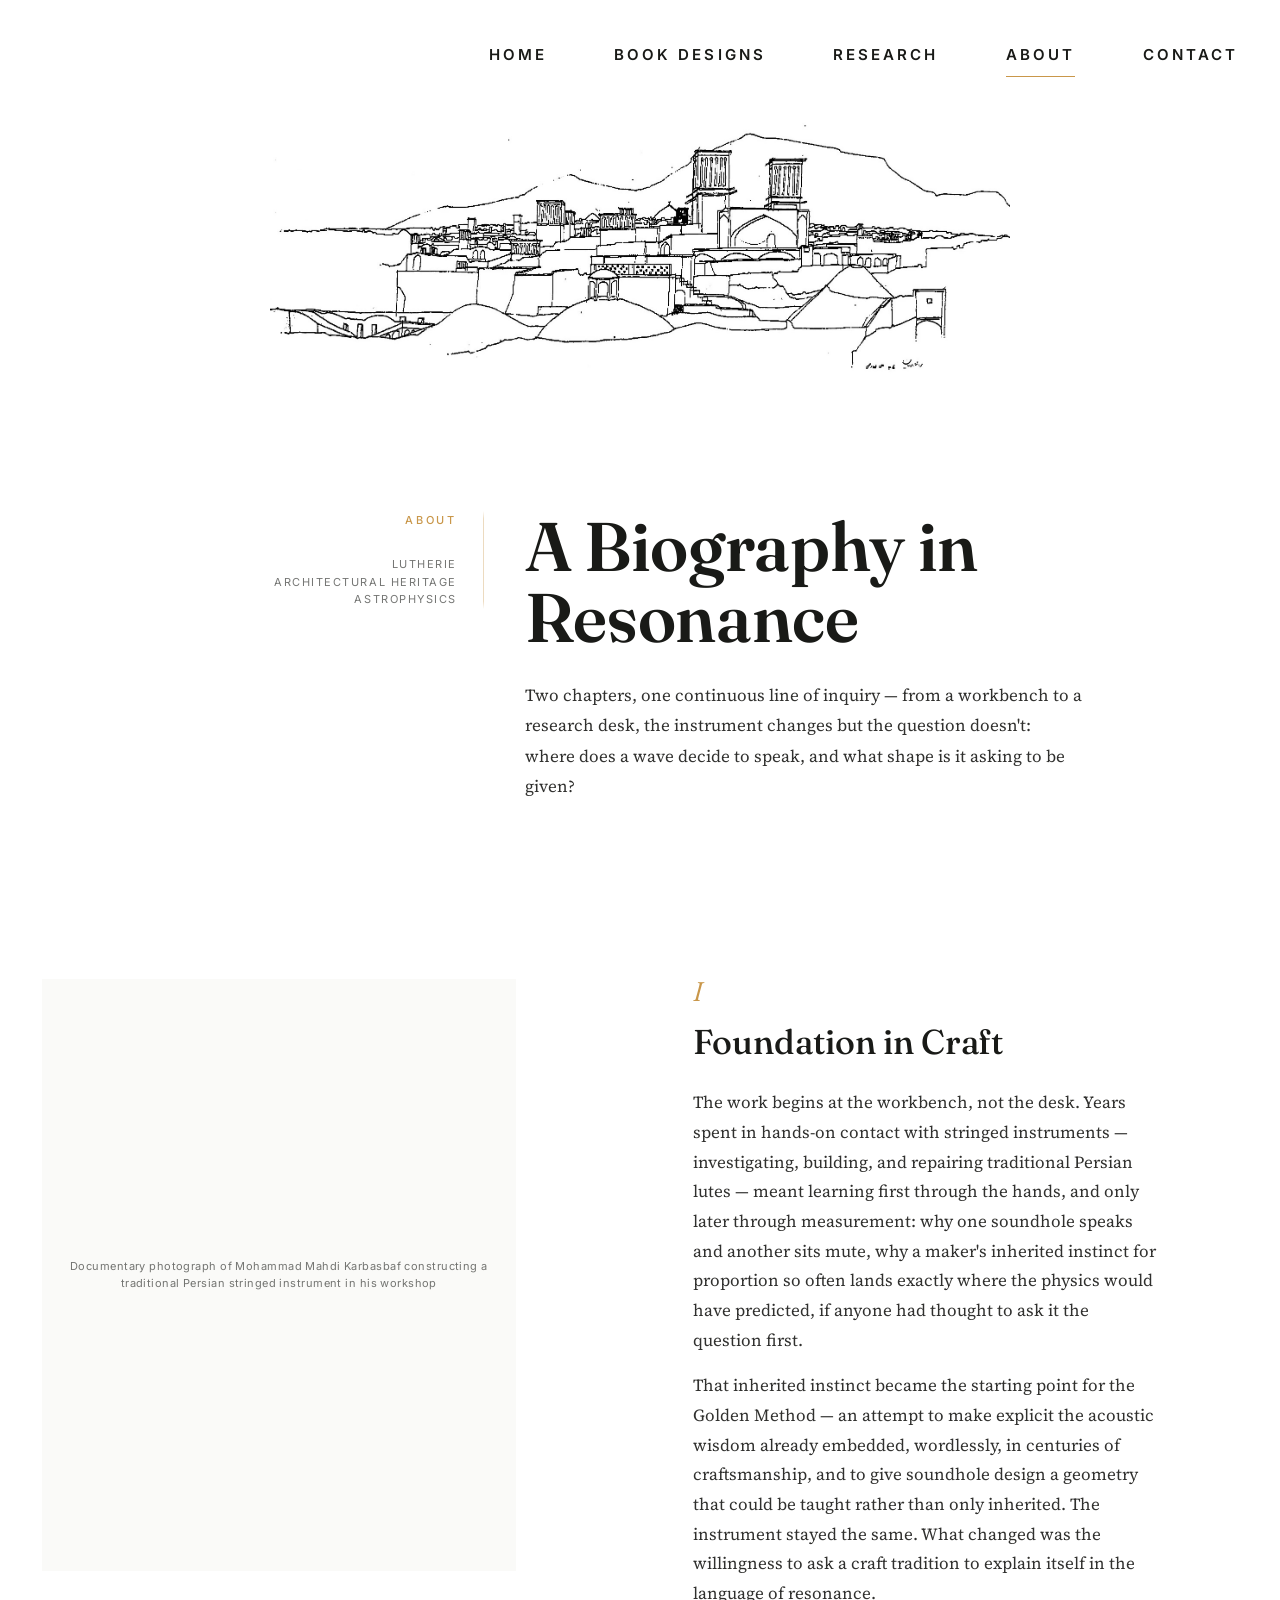
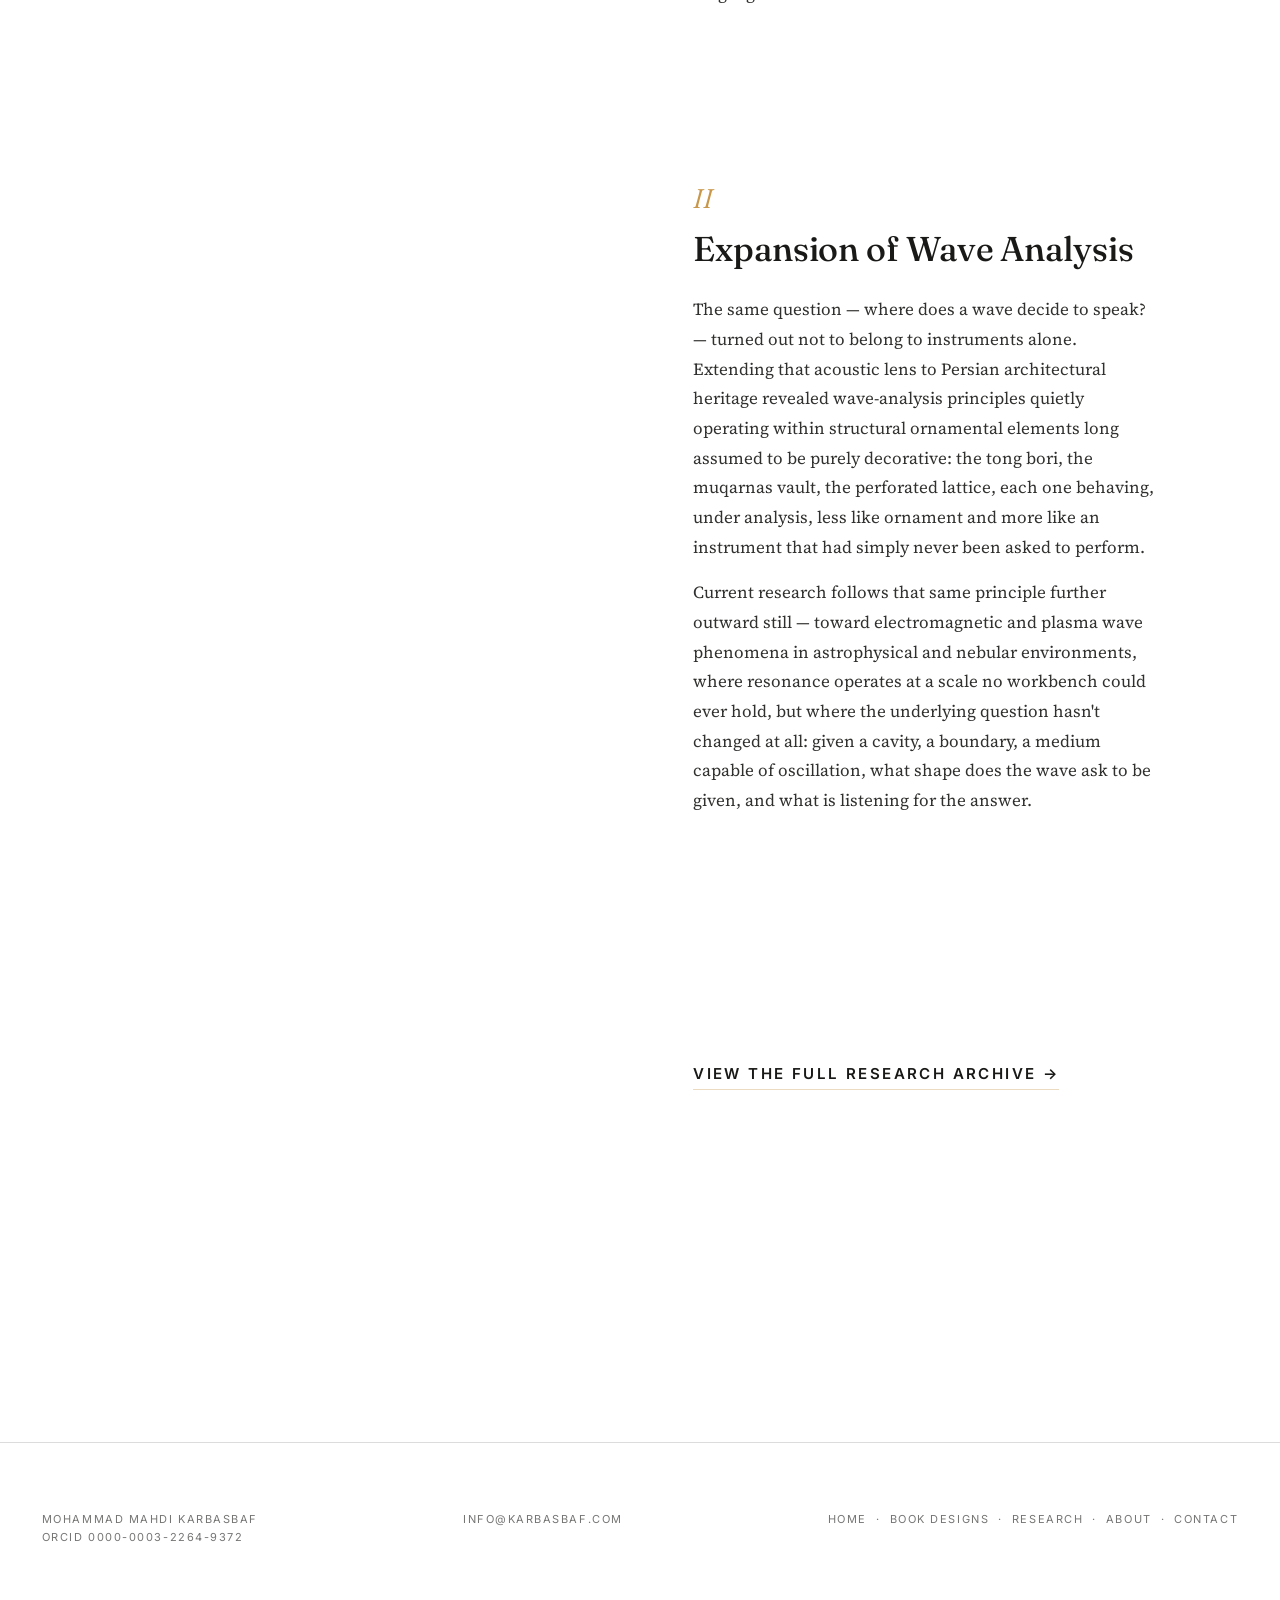
==== about.html @ f1be1ec4 "Update about.html" ====
<!DOCTYPE html>
<html lang="en">
<head>
<meta charset="UTF-8">
<meta name="viewport" content="width=device-width, initial-scale=1.0">
<title>About — A Biography in Resonance, by Mohammad Mahdi Karbasbaf</title>
<meta name="description" content="The biography of Mohammad Mahdi Karbasbaf: from hands-on lutherie and the Golden Method, through wave analysis in Persian architectural heritage, to current research in astrophysical resonance.">

<!-- Font stack: Fraunces (display) + Source Serif 4 (reading matter) +
     Inter (utility) — the exact three families style.css already loads
     for every other page. No new families introduced here. -->
<link rel="preconnect" href="https://fonts.googleapis.com">
<link rel="preconnect" href="https://fonts.gstatic.com" crossorigin>
<link href="https://fonts.googleapis.com/css2?family=Fraunces:opsz,wght@9..144,340;9..144,480;9..144,600&family=Source+Serif+4:ital,wght@0,400;0,500;1,400&family=Inter:wght@400;500;600&display=swap" rel="stylesheet">

<link rel="stylesheet" href="style.css">

<!-- Favicon / app-icon set: same site-wide files as index.html — see
     that file's MASTER BLUEPRINT comment for the full asset spec and
     rationale. -->
<link rel="icon" href="favicon.ico" sizes="32x32">
<link rel="icon" href="favicon.svg" type="image/svg+xml">
<link rel="apple-touch-icon" href="apple-touch-icon.png">
<link rel="manifest" href="site.webmanifest">

<link rel="canonical" href="https://www.karbasbaf.com/about.html">

<meta property="og:type" content="website">
<meta property="og:site_name" content="Karbasbaf Archive">
<meta property="og:locale" content="en_US">
<meta property="og:url" content="https://www.karbasbaf.com/about.html">
<meta property="og:title" content="About — A Biography in Resonance, by Mohammad Mahdi Karbasbaf">
<meta property="og:description" content="The biography of Mohammad Mahdi Karbasbaf: from hands-on lutherie and the Golden Method, through wave analysis in Persian architectural heritage, to current research in astrophysical resonance.">
<!-- og:image uses the page's own documentary workshop portrait — the
     one image most representative of "this page is a biography." Its
     4:5 portrait ratio shares the same social-crop caveat noted on the
     other pages: a dedicated 1200×630 export would give tighter control
     over how it crops as a share-card, if that ever matters here. Not
     supplied yet — same .frame--pending fallback applies on-page. -->
<meta property="og:image" content="https://www.karbasbaf.com/assets/images/biography-studio.jpg">
<meta property="og:image:width" content="1600">
<meta property="og:image:height" content="2000">
<meta property="og:image:alt" content="Documentary photograph of Mohammad Mahdi Karbasbaf constructing a traditional Persian stringed instrument in his workshop">

<meta name="twitter:card" content="summary_large_image">
<meta name="twitter:title" content="About — A Biography in Resonance, by Mohammad Mahdi Karbasbaf">
<meta name="twitter:description" content="The biography of Mohammad Mahdi Karbasbaf: from hands-on lutherie and the Golden Method, through wave analysis in Persian architectural heritage, to current research in astrophysical resonance.">
<meta name="twitter:image" content="https://www.karbasbaf.com/assets/images/biography-studio.jpg">
<meta name="twitter:image:alt" content="Documentary photograph of Mohammad Mahdi Karbasbaf constructing a traditional Persian stringed instrument in his workshop">

<script type="application/ld+json">
{
  "@context": "https://schema.org",
  "@type": ["AboutPage", "ProfilePage"],
  "name": "About — Mohammad Mahdi Karbasbaf",
  "url": "https://www.karbasbaf.com/about.html",
  "description": "The biography of Mohammad Mahdi Karbasbaf: from hands-on lutherie and the Golden Method, through wave analysis in Persian architectural heritage, to current research in astrophysical resonance.",
  "isPartOf": { "@type": "WebSite", "name": "Karbasbaf Archive", "url": "https://www.karbasbaf.com/" },
  "mainEntity": {
    "@type": "Person",
    "name": "Mohammad Mahdi Karbasbaf",
    "image": "https://www.karbasbaf.com/assets/images/biography-studio.jpg",
    "sameAs": "https://orcid.org/0000-0003-2264-9372",
    "description": "Independent researcher, luthier, and book designer working across acoustics, Persian architectural heritage, lutherie, and astrophysical resonance.",
    "knowsAbout": [
      "Acoustics",
      "Lutherie",
      "Persian Architectural Heritage",
      "Sound-Hole Geometry",
      "Astrophysical Resonance",
      "Thuluth and Nastaliq Calligraphy",
      "Editorial Book Design"
    ]
  }
}
</script>
</head>
<body class="page-home page-about">

<a class="skip-link" href="#main-content">Skip to content</a>

<!-- MASTER BLUEPRINT: Ceiling Crown
     Asset Identifier: assets/images/yazd-crown.png — the identical asset
     already live on index.html, book-designs.html, and research.html
     (referenced as a CSS background-image on .ceiling-crown, style.css
     §17.1). Mirrored here node-for-node so the crown reads as one
     continuous structural element across every page. No new export
     needed. -->
<div class="ceiling-crown" aria-hidden="true"></div>

<header class="site-header">
  <div class="wrap">
    <nav class="nav-list" id="primary-nav" data-open="false" aria-label="Primary">
      <a href="index.html">Home</a>
      <a href="book-designs.html">Book Designs</a>
      <a href="research.html">Research</a>
      <a href="about.html" aria-current="page">About</a>
      <a href="contact.html">Contact</a>
    </nav>
    <button class="nav-toggle" id="nav-toggle" type="button" aria-expanded="false" aria-controls="primary-nav">
      Menu
    </button>
  </div>
</header>

<main id="main-content" tabindex="-1">

  <section class="section" aria-labelledby="about-heading">
    <div class="wrap">

      <div class="section-head lute-grid">
        <div class="rail">
          <p class="eyebrow eyebrow--gold">About</p>
          
          <p class="caption mt-4">Lutherie<br>Architectural Heritage<br>Astrophysics</p>
        </div>
        <div class="canvas">
          <h1 class="h1" id="about-heading">A Biography in Resonance</h1>
          <p class="body-text mt-4">Two chapters, one continuous line of inquiry — from a workbench to a research desk, the instrument changes but the question doesn't: where does a wave decide to speak, and what shape is it asking to be given?</p>
        </div>
      </div>

      <div class="bio-manuscript mt-8">

        <div class="bio-frame">
          <!-- MASTER BLUEPRINT: Documentary Studio Portrait
               Asset Identifier: assets/images/biography-studio.jpg —
               Documentary photograph of Mohammad Mahdi Karbasbaf
               constructing a traditional Persian stringed instrument.
               Target dimensions: 1600 × 2000px portrait scan (4:5,
               matching .bio-frame .frame { aspect-ratio: 4 / 5 } exactly).
               Lighting / background: natural window light, no staged
               studio strobes; workshop environment visible but
               unstyled — tools, wood shavings, an instrument mid-build
               all left as found, not art-directed into a clean set.
               Composition: documentary, not posed — hands actively
               engaged with the instrument, black-and-white or desaturated
               tone to sit quietly beside the ink-on-paper calligraphy
               used elsewhere in the archive.
               NOTE: source file not yet supplied — falls back gracefully
               via the site-wide .frame--pending state (§9). -->
          <div class="frame">
            <img src="assets/images/biography-studio.jpg"
              alt="Documentary photograph of Mohammad Mahdi Karbasbaf constructing a traditional Persian stringed instrument in his workshop"
              width="1600" height="2000" loading="eager" fetchpriority="high" decoding="async">
          </div>
        </div>

        <div class="bio-chapters">

          <article class="bio-chapter" aria-labelledby="chapter-1-title">
            <span class="bio-chapter-number" aria-hidden="true">I</span>
            <h2 class="bio-chapter-title" id="chapter-1-title">Foundation in Craft</h2>
            <p>The work begins at the workbench, not the desk. Years spent in hands-on contact with stringed instruments — investigating, building, and repairing traditional Persian lutes — meant learning first through the hands, and only later through measurement: why one soundhole speaks and another sits mute, why a maker's inherited instinct for proportion so often lands exactly where the physics would have predicted, if anyone had thought to ask it the question first.</p>
            <p>That inherited instinct became the starting point for the Golden Method — an attempt to make explicit the acoustic wisdom already embedded, wordlessly, in centuries of craftsmanship, and to give soundhole design a geometry that could be taught rather than only inherited. The instrument stayed the same. What changed was the willingness to ask a craft tradition to explain itself in the language of resonance.</p>
          </article>

          <article class="bio-chapter" aria-labelledby="chapter-2-title">
            <span class="bio-chapter-number" aria-hidden="true">II</span>
            <h2 class="bio-chapter-title" id="chapter-2-title">Expansion of Wave Analysis</h2>
            <p>The same question — where does a wave decide to speak? — turned out not to belong to instruments alone. Extending that acoustic lens to Persian architectural heritage revealed wave-analysis principles quietly operating within structural ornamental elements long assumed to be purely decorative: the tong bori, the muqarnas vault, the perforated lattice, each one behaving, under analysis, less like ornament and more like an instrument that had simply never been asked to perform.</p>
            <p>Current research follows that same principle further outward still — toward electromagnetic and plasma wave phenomena in astrophysical and nebular environments, where resonance operates at a scale no workbench could ever hold, but where the underlying question hasn't changed at all: given a cavity, a boundary, a medium capable of oscillation, what shape does the wave ask to be given, and what is listening for the answer.</p>
          </article>

          <p class="archive-cta mt-6"><a href="research.html">View the full research archive →</a></p>

        </div>

      </div>

    </div>
  </section>

</main>

<footer class="site-footer">
  <div class="wrap">
    <p class="caption">Mohammad Mahdi Karbasbaf<br>ORCID 0000-0003-2264-9372</p>
    <p class="caption"><a href="mailto:info@karbasbaf.com">info@karbasbaf.com</a></p>
    <p class="caption">
      <a href="index.html">Home</a> &nbsp;·&nbsp;
      <a href="book-designs.html">Book Designs</a> &nbsp;·&nbsp;
      <a href="research.html">Research</a> &nbsp;·&nbsp;
      <a href="about.html" aria-current="page">About</a> &nbsp;·&nbsp;
      <a href="contact.html">Contact</a>
    </p>
  </div>
</footer>

<script>
(function () {
  'use strict';

  /* Mobile navigation only — this page has no image-plate triggers (the
     studio portrait is a static documentary photograph, not a
     .plate-trigger), so the book-reveal modal and its focus-trap logic
     (present on index.html and book-designs.html) are intentionally not
     duplicated here. The image-fallback script IS still needed, since
     this page does carry one live <img>. */

  var navToggle = document.getElementById('nav-toggle');
  var primaryNav = document.getElementById('primary-nav');
  var body = document.body;
  var desktopQuery = window.matchMedia('(min-width: 721px)');

  function openNav() {
    primaryNav.setAttribute('data-open', 'true');
    navToggle.setAttribute('aria-expanded', 'true');
    body.classList.add('nav-scrim-active');
    var firstLink = primaryNav.querySelector('a');
    if (firstLink) firstLink.focus();
  }

  function closeNav(returnFocus) {
    primaryNav.setAttribute('data-open', 'false');
    navToggle.setAttribute('aria-expanded', 'false');
    body.classList.remove('nav-scrim-active');
    if (returnFocus) navToggle.focus();
  }

  function isNavOpen() {
    return primaryNav.getAttribute('data-open') === 'true';
  }

  navToggle.addEventListener('click', function () {
    if (isNavOpen()) { closeNav(true); } else { openNav(); }
  });

  document.addEventListener('click', function (event) {
    if (!isNavOpen()) return;
    var clickedInsideNav = primaryNav.contains(event.target);
    var clickedToggle = navToggle.contains(event.target);
    if (!clickedInsideNav && !clickedToggle) closeNav(false);
  });

  primaryNav.addEventListener('click', function (event) {
    if (event.target.tagName === 'A') closeNav(false);
  });

  desktopQuery.addEventListener('change', function (event) {
    if (event.matches && isNavOpen()) closeNav(false);
  });

  document.addEventListener('keydown', function (event) {
    if (event.key === 'Escape' && isNavOpen()) closeNav(true);
  });

  function markPending(img) {
    var frame = img.closest('.frame');
    if (!frame) return;
    frame.classList.add('frame--pending');
    if (!frame.querySelector('.frame-pending-label')) {
      var label = document.createElement('span');
      label.className = 'frame-pending-label';
      label.textContent = img.alt || 'Image pending';
      frame.appendChild(label);
    }
  }

  function clearPending(img) {
    var frame = img.closest('.frame');
    if (!frame) return;
    frame.classList.remove('frame--pending');
    var label = frame.querySelector('.frame-pending-label');
    if (label) label.remove();
  }

  document.querySelectorAll('.frame img').forEach(function (img) {
    img.onerror = function () { markPending(img); };
    img.onload = function () { clearPending(img); };

    /* [Pre-launch audit — JS Integrity] Same lazy-image fix applied to
       index.html and book-designs.html's copies of this script. This
       page's one image is loading="eager", so the bug was dormant here
       — but the check is corrected anyway for sitewide consistency, in
       case a lazy-loaded image is ever added to this page later. See
       index.html's version of this comment for the full explanation. */
    var isDeferred = img.getAttribute('loading') === 'lazy';
    if (!isDeferred && img.complete && img.naturalWidth === 0 && img.getAttribute('src')) {
      markPending(img);
    }
  });
})();
</script>

</body>
</html>
---- style.css ----
/* ==========================================================================
   KARBASBAF ARCHIVE — MASTER STYLE ENGINE, v3
   The Phi-Based Resonating Sheet
   φ = 1.618 — every spatial, typographic, and structural interval derives
   from this ratio. The book-cover showcase grid below is not decorated
   with the golden ratio — it is CONSTRUCTED from the same Fibonacci square
   spiral (1, 1, 2, 3, 5) used in "The Golden Method" (Arts, 2017) for
   lute soundhole placement. Form and subject are the same geometry.

   Type system: Fraunces (display) + Source Serif 4 (reading matter) +
   Inter (utility: nav, caption, labels).
   ========================================================================== */

/* [Pre-launch audit — Bug Fix] The @import that used to sit here has been
   removed. Every page's <head> already loads this exact same Fraunces /
   Source Serif 4 / Inter family string via <link rel="preconnect"> +
   <link rel="stylesheet">, which is the fast path (the browser can start
   the font fetch in parallel with everything else). An @import at the top
   of a stylesheet is a second, redundant request for the identical fonts,
   and — worse — it's render-blocking: the browser must fetch and parse the
   imported sheet before it can finish parsing the rest of THIS file,
   delaying every rule below by a full extra round trip. Removing it costs
   nothing (the <link> tags already do the job) and removes a duplicate
   request plus a render-blocking hop. If a future page is ever added
   without the <link> tags in its <head>, fonts will silently fall back to
   the browser default rather than 404 — no visual break, just a missing
   custom typeface, which is the safer failure mode anyway. */

/* ==========================================================================
   1. TOKENS
   ========================================================================== */

:root {
  /* Palette — gold is a single-pixel tactical accent. Never a fill. */
  --canvas: #FFFFFF;
  --canvas-tint: #FAFAF8;
  --ink: #191A17;
  --ink-90: rgba(25, 26, 23, 0.9);
  /* [Pre-launch audit] Verified, not assumed: --ink-60 flattened onto
     --canvas measures 4.59:1, and onto --canvas-tint measures 4.52:1 —
     both clear WCAG AA passes (≥4.5:1) at the small caption/label sizes
     this token is used at sitewide (.eyebrow, .caption, .doi, .pub-venue,
     .citation-meta, .contact-label, .field label, and others). The margin
     above the 4.5:1 line is real but not large (roughly a tenth of a
     point), so if this token's opacity is ever nudged down for a purely
     visual reason, re-check the ratio before shipping it. */
  --ink-60: rgba(25, 26, 23, 0.6);
  /* [Pre-launch audit] Verified: --ink-35 measures only ~2.2:1 on both
     --canvas and --canvas-tint — a hard WCAG AA fail at any text size
     (needs 4.5:1 for normal text, 3:1 even for large text). Its one call
     site (.citation-status, §19.1) has been moved to --ink-60 instead,
     so nothing in the shipped CSS currently sets text color to this
     token. Left defined here as a documented point on the tonal scale
     for non-text use (a low-contrast fill or hairline, say) — do not
     wire it to a color: declaration without re-verifying contrast first. */
  --ink-35: rgba(25, 26, 23, 0.35);
  --ink-15: rgba(25, 26, 23, 0.15);
  --ink-08: rgba(25, 26, 23, 0.08);
  --gold: #C9974A;
  --gold-soft: rgba(201, 151, 74, 0.35);
  --gold-faint: rgba(201, 151, 74, 0.12);
  /* [Pre-launch audit] Verified, not assumed: --grey-muted measures
     4.59:1 on --canvas — the claim below actually understates it; this
     is a clear AA pass even at normal text size, not just "large text."
     Its one call site (.hero-title .line-secondary) is set against
     --canvas only (the hero carries no background rule, §17.3) and is
     large display type regardless, so it was always safe either way. */
  --grey-muted: #75766F; /* AA-safe on white at large-text sizes */

  /* Type families */
  --font-display: 'Fraunces', 'Iowan Old Style', ui-serif, serif;
  --font-body: 'Source Serif 4', 'Iowan Old Style', ui-serif, serif;
  --font-ui: 'Inter', -apple-system, sans-serif;

  /* Phi = 1.618 — fluid type scale, base 17px */
  --t-caption: clamp(0.6154rem, 0.59rem + 0.13vw, 0.6875rem);
  --t-nav:     clamp(0.8235rem, 0.78rem + 0.22vw, 0.9412rem);
  --t-body:    clamp(0.9412rem, 0.90rem + 0.20vw, 1.0625rem);
  --t-lede:    clamp(1.3529rem, 1.24rem + 0.55vw, 1.6875rem);
  --t-h2:      clamp(1.8235rem, 1.55rem + 1.35vw, 2.75rem);
  --t-h1:      clamp(2.5rem, 1.9rem + 3vw, 4.4375rem);
  --t-hero:    clamp(3.2rem, 1.6rem + 8vw, 7.1875rem);

  /* Phi spacing scale — base unit 17px */
  --s-1: 0.382rem;
  --s-2: 0.618rem;
  --s-3: 1rem;
  --s-4: 1.618rem;
  --s-5: 2.618rem;
  --s-6: 4.236rem;
  --s-7: 6.854rem;
  --s-8: 11.09rem;

  /* Structural grid — rail:bout held at the golden ratio itself */
  --rail-width: minmax(180px, 1fr);
  --bout-width: minmax(0, 1.618fr);
  --content-max: 1440px;
  --gutter: var(--s-5);

  /* Motion */
  --ease-resonant: cubic-bezier(0.16, 1, 0.3, 1);
  --dur-frame: 640ms;
  --dur-quick: 280ms;
}

/* ==========================================================================
   2. RESET
   ========================================================================== */

*, *::before, *::after { box-sizing: border-box; }

html {
  scroll-behavior: smooth;
  -webkit-text-size-adjust: 100%;
}

@media (prefers-reduced-motion: reduce) {
  html { scroll-behavior: auto; }
}

body {
  margin: 0;
  background: var(--canvas);
  color: var(--ink);
  font-family: var(--font-body);
  font-size: var(--t-body);
  line-height: 1.78;
  font-weight: 400;
  -webkit-font-smoothing: antialiased;
  -moz-osx-font-smoothing: grayscale;
}

body.scroll-locked {
  overflow: hidden;
}

img, svg { display: block; max-width: 100%; }
a { color: inherit; text-decoration: none; }
ul, ol { list-style: none; margin: 0; padding: 0; }
h1, h2, h3, h4, p, figure { margin: 0; }

button {
  font: inherit;
  color: inherit;
  background: none;
  border: none;
  cursor: pointer;
}

::selection {
  background: var(--gold-faint);
  color: var(--ink);
}

:focus { outline: none; }

:focus-visible {
  outline: 1.5px solid var(--gold);
  outline-offset: 3px;
  border-radius: 1px;
}

/* ==========================================================================
   3. TYPOGRAPHY SYSTEM
   ========================================================================== */

.eyebrow {
  font-family: var(--font-ui);
  font-size: var(--t-caption);
  font-weight: 500;
  text-transform: uppercase;
  letter-spacing: 0.25em;
  color: var(--ink-60);
}

.eyebrow--gold { color: var(--gold); }

h1, .h1 {
  font-family: var(--font-display);
  font-optical-sizing: auto;
  font-size: var(--t-h1);
  font-weight: 600;
  letter-spacing: -0.005em;
  line-height: 1.04;
  color: var(--ink);
}

h2, .h2 {
  font-family: var(--font-display);
  font-optical-sizing: auto;
  font-size: var(--t-h2);
  font-weight: 480;
  letter-spacing: -0.003em;
  line-height: 1.12;
  color: var(--ink);
}

h3, .h3 {
  font-family: var(--font-ui);
  font-size: var(--t-body);
  font-weight: 600;
  text-transform: uppercase;
  letter-spacing: 0.16em;
  line-height: 1.4;
  color: var(--ink);
}

.hero-title {
  font-family: var(--font-display);
  font-optical-sizing: auto;
  font-size: var(--t-hero);
  letter-spacing: -0.01em;
  line-height: 0.96;
}

.hero-title .line-primary {
  display: block;
  font-weight: 600;
  color: var(--ink);
}

.hero-title .line-secondary {
  display: block;
  font-weight: 340;
  font-style: italic;
  color: var(--grey-muted);
  margin-top: 0.05em;
}

.lede {
  font-family: var(--font-body);
  font-size: var(--t-lede);
  font-weight: 400;
  font-style: italic;
  line-height: 1.5;
  color: var(--ink-90);
}

.body-text {
  font-family: var(--font-body);
  font-size: var(--t-body);
  font-weight: 400;
  line-height: 1.8;
  color: var(--ink-90);
  max-width: 62ch;
}

.body-text + .body-text { margin-top: var(--s-4); }

.caption, .meta {
  font-family: var(--font-ui);
  font-size: var(--t-caption);
  font-weight: 400;
  text-transform: uppercase;
  letter-spacing: 0.14em;
  color: var(--ink-60);
  line-height: 1.6;
}

.doi {
  font-family: var(--font-body);
  font-size: var(--t-caption);
  font-style: italic;
  color: var(--ink-60);
  letter-spacing: 0.01em;
}

.doi a {
  border-bottom: 1px solid var(--gold-soft);
  transition: border-color var(--dur-frame) var(--ease-resonant);
}
.doi a:hover { border-color: var(--gold); }

.dropcap::first-letter {
  font-family: var(--font-display);
  font-size: calc(var(--t-h1) * 0.618);
  font-weight: 600;
  float: left;
  line-height: 0.82;
  padding: 0.06em var(--s-2) 0 0;
  color: var(--ink);
}

/* ==========================================================================
   4. STRUCTURAL GRID — The Lute-Body Asymmetric System
   ========================================================================== */

.wrap {
  max-width: var(--content-max);
  margin: 0 auto;
  padding: 0 var(--s-5);
}

.lute-grid {
  display: grid;
  grid-template-columns: 1fr;
  gap: var(--s-5);
}

@media (min-width: 900px) {
  .lute-grid {
    grid-template-columns: var(--rail-width) var(--bout-width);
    gap: var(--gutter);
    align-items: start;
  }
}

.rail {
  position: relative;
  padding-right: var(--s-4);
}

@media (min-width: 900px) {
  .rail { text-align: right; }
}

.rail > * + * { margin-top: var(--s-3); }

.canvas { min-width: 0; }
.canvas > * + * { margin-top: var(--s-4); }

.section { padding-block: var(--s-7); }
.section--tight { padding-block: var(--s-6); }
.section--tinted { background: var(--canvas-tint); }
.section-head { margin-bottom: var(--s-6); }
.section-head .canvas > .h2 { margin-top: var(--s-2); }

/* ==========================================================================
   5. THE WAVEFORM SPINE — Signature Structural Element
   ========================================================================== */

.rail::before {
  content: "";
  position: absolute;
  top: 0;
  bottom: 0;
  right: -1px;
  width: 1px;
  background: linear-gradient(
    to bottom,
    transparent 0%,
    var(--gold-soft) 8%,
    var(--gold-soft) 92%,
    transparent 100%
  );
  display: none;
}

@media (min-width: 900px) {
  .rail::before { display: block; }
}


.wave-divider {
  width: 100%;
  height: 32px;
  margin: var(--s-6) 0;
  opacity: 0.9;
}

.wave-divider path {
  fill: none;
  stroke: var(--gold);
  stroke-width: 1px;
  stroke-linecap: round;
}

.hr-gold {
  border: none;
  height: 1px;
  background: var(--gold);
  opacity: 0.55;
  margin: var(--s-5) 0;
}

.hr-gold.wrap { max-width: var(--content-max); }

.hr-ink {
  border: none;
  height: 1px;
  background: var(--ink-15);
  margin: var(--s-4) 0;
}

/* ==========================================================================
   6. NAVIGATION
   ========================================================================== */

.site-header {
  position: relative;
  padding: var(--s-5) 0;
  background: var(--canvas);
  z-index: 40;
}

.site-header .wrap {
  display: flex;
  align-items: center;
  justify-content: space-between;
  gap: var(--s-4);
}

.brand {
  font-family: var(--font-display);
  font-size: var(--t-body);
  font-weight: 600;
  letter-spacing: 0.02em;
}

.brand span {
  display: block;
  font-family: var(--font-ui);
  font-weight: 400;
  font-size: var(--t-caption);
  letter-spacing: 0.28em;
  text-transform: uppercase;
  color: var(--ink-60);
  margin-top: 0.35em;
}

.nav-list {
  display: flex;
  gap: var(--s-6);
  align-items: center;
}

.nav-list a {
  font-family: var(--font-ui);
  font-size: var(--t-nav);
  font-weight: 600;
  text-transform: uppercase;
  letter-spacing: 0.2em;
  color: var(--ink);
  padding-bottom: 0.5em;
  border-bottom: 1.5px solid transparent;
  transition: color var(--dur-frame) var(--ease-resonant),
              border-color var(--dur-frame) var(--ease-resonant);
}

.nav-list a:hover,
.nav-list a[aria-current="page"] {
  color: var(--ink);
  border-color: var(--gold);
}

.nav-toggle { display: none; }

@media (max-width: 720px) {
  /* The header bar is lifted above the nav panel and its scrim (z-index
     60 vs. the panel's 50 and the scrim's 45) so it stays visible as a
     persistent top strip while the menu is open — the toggle button
     remains exactly where the user tapped it and doubles as the close
     affordance, in addition to the existing Escape-key, tap-a-link, and
     tap-outside close paths already wired in the script below. This
     override lives only inside this ≤720px query; the header's original
     z-index:40 (§6) is untouched everywhere else. */
  .site-header { z-index: 60; }

  .nav-toggle {
    display: inline-flex;
    align-items: center;
    gap: 0.5em;
    font-family: var(--font-ui);
    font-size: var(--t-caption);
    font-weight: 500;
    letter-spacing: 0.2em;
    text-transform: uppercase;
    border: 1px solid var(--ink-15);
    padding: var(--s-1) var(--s-3);
    transition: border-color var(--dur-quick) var(--ease-resonant);
  }

  .nav-toggle:hover,
  .nav-toggle[aria-expanded="true"] { border-color: var(--gold); }

  /* A true side-drawer, not a full-screen block: 78vw (within the
     requested 75–80% range), anchored to the right edge, sliding in on
     transform only (GPU-composited). It stays a solid, fully legible
     surface for the five links; the translucency lives in the scrim
     below it instead, over the page that's still showing in the
     remaining ~22vw on the left. */
  .nav-list {
    position: fixed !important;
    top: 0;
    right: 0;
    left: auto;
    width: 78vw;
    height: 100vh;
    display: flex;
    flex-direction: column;
    align-items: flex-start;
    justify-content: center;
    gap: var(--s-6);
    padding: var(--s-7) var(--s-6);
    background: #FFFFFF;
    border-left: 1px solid var(--ink-15);
    transform: translateX(100%);
    transition: transform var(--dur-frame) var(--ease-resonant);
    visibility: hidden;
    z-index: 50;
  }

  .nav-list[data-open="true"] {
    transform: translateX(0);
    visibility: visible;
  }

  .nav-list a {
    font-size: var(--t-lede);
    letter-spacing: 0.02em;
    font-family: var(--font-display);
    font-weight: 480;
    text-transform: none;
  }

  /* The scrim: a soft, blurred, translucent veil over the exposed left
     ~22vw — the crown and calligraphy stay visually present and
     "beautifully hinted" behind it rather than being cut off by a hard
     edge, giving the drawer real cinematic depth instead of feeling like
     a page swap. Decorative only (pointer-events: none) — the existing
     document-level click listener in the script already closes the nav
     on any outside tap regardless of what intercepts the click. Sits
     below the header (60) and the drawer (50) but above everything else
     on the page. .nav-scrim-active is toggled by the same openNav() /
     closeNav() functions that already drive [data-open] — no script
     changes needed to wire this back up. */
  body.nav-scrim-active::after {
    content: "";
    position: fixed;
    inset: 0;
    background: rgba(255, 255, 255, 0.94);
    backdrop-filter: blur(12px) brightness(0.98);
    -webkit-backdrop-filter: blur(12px) brightness(0.98);
    z-index: 45;
    pointer-events: none;
  }
}

@media (prefers-reduced-motion: reduce) {
  .nav-list { transition: none; }
}

.site-footer {
  border-top: 1px solid var(--ink-15);
  padding: var(--s-6) 0;
  margin-top: var(--s-8);
}

.site-footer .wrap {
  display: flex;
  flex-wrap: wrap;
  justify-content: space-between;
  gap: var(--s-4);
}

.site-footer .caption a {
  color: var(--ink-60);
  border-bottom: 1px solid transparent;
  transition: border-color var(--dur-frame) var(--ease-resonant), color var(--dur-frame) var(--ease-resonant);
}
.site-footer .caption a:hover {
  color: var(--ink);
  border-color: var(--gold);
}

/* ==========================================================================
   7. HERO
   ========================================================================== */

.hero {
  padding: var(--s-8) 0 var(--s-7);
  position: relative;
}

.hero-split {
  display: grid;
  grid-template-columns: 1fr;
  align-items: center;
  gap: var(--s-6);
}

@media (min-width: 640px) {
  .hero-split { grid-template-columns: 1.2fr 1fr; }
}

.hero .eyebrow {
  opacity: 0;
  animation: fade-rise 900ms var(--ease-resonant) forwards;
  animation-delay: 80ms;
}

.hero-title {
  margin-top: var(--s-3);
  opacity: 0;
  animation: fade-rise 1100ms var(--ease-resonant) forwards;
  animation-delay: 220ms;
}

.hero .lede {
  margin-top: var(--s-5);
  max-width: 34ch;
  opacity: 0;
  animation: fade-rise 1100ms var(--ease-resonant) forwards;
  animation-delay: 420ms;
}

@keyframes fade-rise {
  from { opacity: 0; transform: translateY(14px); }
  to   { opacity: 1; transform: translateY(0); }
}

@media (prefers-reduced-motion: reduce) {
  .hero .eyebrow, .hero-title, .hero .lede {
    animation: none;
    opacity: 1;
  }
}

/* ==========================================================================
   8. THE FULL-VIEWPORT REVEAL SHEET
   ------------------------------------------------------------------------
   [Pre-launch audit — Cleanup] This section originally held three
   subsections: 8.1 (.book-showcase's Fibonacci-spiral mosaic grid), 8.2
   (.book-showcase's paper-grain/raking-light hover choreography), and 8.3
   (.book-reveal, the shared full-viewport reveal sheet). Direct inspection
   of all six pages in this project (index.html, book-designs.html,
   about.html, contact.html, research.html) confirmed .book-showcase was
   referenced nowhere — .cover-gallery (§17.5) and .portfolio-grid (§18.2)
   had fully superseded it. 8.1 and 8.2 have been removed accordingly, at
   explicit request, once that finding was confirmed.

   What remains below (still numbered 8.3, deliberately not renumbered to
   8.1, so this comment continues to explain the gap for anyone reading the
   file later) is NOT exclusive to .book-showcase and was kept: it's the
   shared full-viewport reveal sheet that index.html's own .cover-gallery
   buttons already open via #book-reveal (see the JS at the bottom of
   index.html) — deleting it would have broken the homepage's working
   cover-reveal modal, so it stays exactly as it was.
   ========================================================================== */

/* -------------------------------------------------------------------------
   8.3 — THE REVEAL: full-viewport archival presentation sheet
   Not a lightbox. No dark scrim, no centered floating card. The reveal
   IS the page for a moment — full white canvas, rail/bout layout reused
   at full scale, a close control instead of a modal chrome. JS toggles
   `data-open="true"` on `.book-reveal` and adds `.scroll-locked` to body.
   ------------------------------------------------------------------------- */

.book-reveal {
  position: fixed;
  inset: 0;
  z-index: 100;
  background: var(--canvas);
  opacity: 0;
  visibility: hidden;
  transform: scale(0.985);
  transition: opacity var(--dur-frame) var(--ease-resonant),
              transform var(--dur-frame) var(--ease-resonant),
              visibility 0s linear var(--dur-frame);
  overflow-y: auto;
}

.book-reveal[data-open="true"] {
  opacity: 1;
  visibility: visible;
  transform: scale(1);
  transition: opacity var(--dur-frame) var(--ease-resonant),
              transform var(--dur-frame) var(--ease-resonant),
              visibility 0s linear 0s;
}

@media (prefers-reduced-motion: reduce) {
  .book-reveal {
    transform: none;
    transition: opacity var(--dur-quick) linear,
                visibility 0s linear var(--dur-quick);
  }
  .book-reveal[data-open="true"] {
    transition: opacity var(--dur-quick) linear, visibility 0s linear 0s;
  }
}

.book-reveal .wrap {
  padding-top: var(--s-6);
  padding-bottom: var(--s-7);
  min-height: 100%;
}

.reveal-close {
  position: sticky;
  top: var(--s-4);
  margin-left: auto;
  display: flex;
  align-items: center;
  gap: 0.6em;
  font-family: var(--font-ui);
  font-size: var(--t-caption);
  font-weight: 500;
  letter-spacing: 0.2em;
  text-transform: uppercase;
  color: var(--ink);
  border: 1px solid var(--ink-15);
  padding: var(--s-2) var(--s-3);
  background: var(--canvas);
  transition: border-color var(--dur-quick) var(--ease-resonant),
              color var(--dur-quick) var(--ease-resonant);
  z-index: 2;
}

.reveal-close:hover,
.reveal-close:focus-visible {
  border-color: var(--gold);
  color: var(--ink);
}

.reveal-body {
  display: grid;
  grid-template-columns: 1fr;
  gap: var(--s-6);
  margin-top: var(--s-5);
}

@media (min-width: 900px) {
  .reveal-body {
    grid-template-columns: 1.618fr 1fr;
    align-items: start;
    gap: var(--s-7);
  }
}

.reveal-frame {
  position: relative;
  overflow: hidden;
  background: var(--canvas-tint);
  border: 1px solid var(--ink-08);
  aspect-ratio: 3 / 4;
}

.reveal-frame img {
  width: 100%;
  height: 100%;
  object-fit: contain;
  background: var(--canvas-tint);
}

.reveal-detail .eyebrow { display: block; }

.reveal-detail .h2 {
  margin-top: var(--s-3);
}

.reveal-detail .body-text {
  margin-top: var(--s-4);
  max-width: 48ch;
}

.reveal-detail .doi {
  display: block;
  margin-top: var(--s-5);
}

/* ==========================================================================
   9. GALLERY FRAMES & PLATES — general-purpose (research/architecture pages)
   ========================================================================== */

.plate { position: relative; }

.frame {
  position: relative;
  overflow: hidden;
  background: var(--canvas-tint);
  border: 1px solid var(--ink-08);
}

.frame img {
  width: 100%;
  height: 100%;
  object-fit: cover;
  display: block;
  will-change: transform;
  transition: transform var(--dur-frame) var(--ease-resonant);
  backface-visibility: hidden;
}

.frame:hover img,
.frame:focus-within img {
  transform: scale(1.03);
}

.plate figcaption {
  margin-top: var(--s-3);
  display: flex;
  justify-content: space-between;
  align-items: baseline;
  gap: var(--s-3);
}

.plate-gallery {
  display: grid;
  grid-template-columns: repeat(auto-fit, minmax(260px, 1fr));
  gap: var(--s-6) var(--s-5);
  align-items: start;
}

.plate--tall .frame { aspect-ratio: 14 / 17; }
.plate--wide .frame { aspect-ratio: 16 / 10; }
.plate--square .frame { aspect-ratio: 1 / 1; }

/* Missing-artwork fallback. The site's own script (bottom of index.html)
   already adds .frame--pending and appends a .frame-pending-label span
   whenever a cover image 404s — but until now neither had any CSS at
   all, so the fallback state was raw, unstyled alt text spilling out of
   its frame with no boundary (visible in earlier screenshots as
   overflowing text). Every .frame that isn't loaded yet now reads as a
   deliberate placeholder plate instead of a broken page. */
.frame--pending {
  display: flex;
  align-items: center;
  justify-content: center;
  background: var(--canvas-tint);
}

.frame--pending img { display: none; }

.frame-pending-label {
  position: absolute;
  inset: var(--s-4);
  display: flex;
  align-items: center;
  justify-content: center;
  overflow: hidden;
  text-align: center;
  font-family: var(--font-ui);
  font-size: var(--t-caption);
  letter-spacing: 0.04em;
  line-height: 1.55;
  color: var(--ink-60);
}

/* ==========================================================================
   10. PUBLICATION / RESEARCH BLOCKS
   ========================================================================== */

.pub {
  padding-block: var(--s-6);
  border-top: 1px solid var(--ink-15);
}

.pub:first-of-type { border-top: none; }

.pub-number {
  font-family: var(--font-display);
  font-size: var(--t-lede);
  font-weight: 340;
  font-style: italic;
  color: var(--gold);
  line-height: 1;
}

.pub-title {
  font-family: var(--font-display);
  font-optical-sizing: auto;
  font-size: var(--t-h2);
  font-weight: 480;
  letter-spacing: -0.002em;
  line-height: 1.16;
  margin-top: var(--s-2);
}

.pub-venue { margin-top: var(--s-2); }

.pub-status {
  display: inline-block;
  margin-top: var(--s-2);
  font-family: var(--font-ui);
  font-size: var(--t-caption);
  text-transform: uppercase;
  letter-spacing: 0.16em;
  color: var(--ink-60);
  border: 1px solid var(--ink-15);
  padding: var(--s-1) var(--s-2);
}

/* ==========================================================================
   11. TIMELINE
   ========================================================================== */

.timeline { position: relative; padding-left: var(--s-4); }

.timeline::before {
  content: "";
  position: absolute;
  left: 0;
  top: 0.5em;
  bottom: 0.5em;
  width: 1px;
  background: var(--ink-15);
}

.timeline-item { position: relative; padding-bottom: var(--s-6); }

.timeline-item::before {
  content: "";
  position: absolute;
  left: calc(var(--s-4) * -1);
  top: 0.4em;
  width: 6px;
  height: 6px;
  border: 1px solid var(--gold);
  background: var(--canvas);
  border-radius: 50%;
  transform: translateX(-50%);
}

.timeline-item:last-child { padding-bottom: 0; }

.timeline-year {
  font-family: var(--font-display);
  font-size: var(--t-lede);
  font-weight: 340;
  color: var(--ink);
}

/* ==========================================================================
   12. PULL QUOTE
   ========================================================================== */

.pull-quote {
  font-family: var(--font-display);
  font-optical-sizing: auto;
  font-size: var(--t-h2);
  font-weight: 400;
  font-style: italic;
  letter-spacing: -0.002em;
  line-height: 1.3;
  max-width: 20ch;
  color: var(--ink);
}

.pull-quote cite {
  display: block;
  margin-top: var(--s-4);
  font-family: var(--font-ui);
  font-style: normal;
  font-size: var(--t-caption);
  letter-spacing: 0.18em;
  text-transform: uppercase;
  color: var(--ink-60);
}

/* ==========================================================================
   13. FORM ELEMENTS — Contact Page
   ========================================================================== */

.field {
  border-bottom: 1px solid var(--ink-15);
  padding-bottom: var(--s-2);
  transition: border-color var(--dur-frame) var(--ease-resonant);
}

.field:focus-within { border-color: var(--gold); }

.field label {
  display: block;
  font-family: var(--font-ui);
  font-size: var(--t-caption);
  text-transform: uppercase;
  letter-spacing: 0.16em;
  color: var(--ink-60);
  margin-bottom: var(--s-2);
}

.field input,
.field textarea {
  width: 100%;
  border: none;
  outline: none;
  background: transparent;
  font-family: var(--font-body);
  font-size: var(--t-body);
  color: var(--ink);
  resize: vertical;
}

.field textarea { min-height: 7em; }

.form-grid { display: grid; gap: var(--s-5); }

.btn-submit {
  font-family: var(--font-ui);
  font-size: var(--t-caption);
  font-weight: 500;
  text-transform: uppercase;
  letter-spacing: 0.2em;
  color: var(--ink);
  border: 1px solid var(--ink);
  padding: var(--s-3) var(--s-5);
  transition: background var(--dur-frame) var(--ease-resonant),
              color var(--dur-frame) var(--ease-resonant),
              border-color var(--dur-frame) var(--ease-resonant);
  display: inline-block;
}

.btn-submit:hover {
  background: var(--ink);
  color: var(--canvas);
}

/* ==========================================================================
   14. UTILITIES
   ========================================================================== */

.mt-1 { margin-top: var(--s-1); } .mt-2 { margin-top: var(--s-2); }
.mt-3 { margin-top: var(--s-3); } .mt-4 { margin-top: var(--s-4); }
.mt-5 { margin-top: var(--s-5); } .mt-6 { margin-top: var(--s-6); }
.mt-7 { margin-top: var(--s-7); } .mt-8 { margin-top: var(--s-8); }

.text-gold { color: var(--gold); }
.text-ink-60 { color: var(--ink-60); }
.no-transform { text-transform: none; }
.center { text-align: center; }
.sr-only {
  position: absolute; width: 1px; height: 1px;
  padding: 0; margin: -1px; overflow: hidden;
  clip: rect(0,0,0,0); white-space: nowrap; border: 0;
}

/* ==========================================================================
   15. RESPONSIVE ADJUSTMENTS
   ========================================================================== */

@media (max-width: 640px) {
  .wrap { padding: 0 var(--s-4); }
  .section { padding-block: var(--s-6); }
  .plate-gallery { gap: var(--s-5) var(--s-4); }
  .reveal-close { top: var(--s-2); }
}

@media (min-width: 900px) and (max-width: 1100px) {
  :root { --rail-width: minmax(220px, 1fr); }
}

/* ==========================================================================
   16. PRINT — The Exhibition Catalog Paradigm
   ========================================================================== */

@media print {
  @page { margin: 2.2cm 1.8cm; }

  * {
    -webkit-print-color-adjust: exact;
    print-color-adjust: exact;
    animation: none !important;
    transition: none !important;
  }

  body {
    background: #FFFFFF;
    color: #000000;
    font-size: 11pt;
    line-height: 1.6;
  }

  .site-header, .site-footer, .nav-toggle, .nav-list,
  .btn-submit, .field, form, .book-reveal, .no-print {
    display: none !important;
  }

  .lute-grid { display: block !important; }

  .rail {
    text-align: left;
    padding-right: 0;
    margin-bottom: 0.6em;
  }

  .rail::before { display: none; }

  .hero-title, h1, .h1 { font-size: 26pt; }
  .h2 { font-size: 16pt; }
  .lede { font-size: 12pt; font-style: italic; }

  a { color: #000000; text-decoration: underline; }

  .frame img,
  .cover-gallery .frame img,
  .portfolio-grid .frame img { filter: grayscale(100%); }

  /* [Pre-launch audit — Cleanup] .book-showcase's own print rules used
     to live here (forcing it to display:block, protecting each .plate
     from splitting across a page break, forcing figcaptions visible) —
     removed along with the class itself in §8, confirmed dead across
     all six pages of the project. .cover-gallery (§17.5, index.html)
     and .portfolio-grid (§18.2, book-designs.html) get the equivalent
     print treatment below: multi-column masonry doesn't paginate
     predictably, so print falls back to a simple stacked block list for
     each, every plate protected from splitting across a page break the
     same way .pub / .plate / .cover-card already are further down this
     section. [Pre-launch audit, book-designs.html pass] .portfolio-grid
     didn't have this treatment as of the previous pass — added now. */
  .cover-gallery {
    column-count: 1 !important;
    display: block;
  }
  .cover-gallery .cover-card {
    break-inside: avoid;
    page-break-inside: avoid;
    margin-bottom: 0.6cm;
  }
  .cover-gallery .cover-meta {
    position: static !important;
    opacity: 1 !important;
    transform: none !important;
    background: transparent !important;
    padding: 0.2cm 0 0 !important;
  }

  .portfolio-grid {
    column-count: 1 !important;
    display: block;
  }
  .portfolio-item {
    break-inside: avoid;
    page-break-inside: avoid;
    margin-bottom: 0.6cm;
    opacity: 1 !important;
    transform: none !important;
    pointer-events: auto !important;
  }
  .portfolio-meta {
    position: static !important;
    opacity: 1 !important;
    transform: none !important;
    background: transparent !important;
    padding: 0.2cm 0 0 !important;
  }
  .portfolio-filter { display: none !important; }

  .pub, .plate, .cover-card, .section {
    break-inside: avoid;
    page-break-inside: avoid;
  }

  .section {
    padding-block: 0.8cm;
    border-top: 0.5pt solid #999;
  }

  .wrap { max-width: 100%; padding: 0; }

  .hr-gold, .hr-ink { background: #000; opacity: 1; }

  .pull-quote { font-size: 15pt; }

  a[href]::after {
    content: " (" attr(href) ")";
    font-size: 8pt;
    color: #555;
  }

  .doi a::after { content: ""; }
}

/* ==========================================================================
   17. ABOVE-THE-FOLD OVERHAUL — Ceiling Crown & Hero Fusion (index.html only)
   ------------------------------------------------------------------------
   Every rule below is scoped under body.page-home so the shared .site-header,
   .lute-grid, .rail, .frame, and .plate rules used on every other page of
   the archive remain completely untouched. Nothing in §§1–16 above was
   edited to build this section.
   ========================================================================== */

/* -------------------------------------------------------------------------
   17.1 — THE CEILING CROWN: component isolation via flow, not stacking

   Why the crown could "bleed" into the hero at odd zoom levels: it was
   z-index'd to sit *behind* the header and, by design, behind the hero's
   transparent whitespace too — an intentional overlap ("fusion") that
   depended on precise stacking math holding up across every zoom and
   viewport combination. Stacking math is exactly the kind of thing that
   gets fragile under browser zoom, where sub-pixel rounding differs from
   engine to engine. The fix removes the dependency entirely rather than
   tuning it further: on desktop the crown is now a strictly in-flow block
   with position:static, exactly like its already-flawless mobile
   counterpart. In-flow boxes physically reserve their own vertical space
   and cannot be bled into or overlapped by anything after them — not at
   any zoom level, not at any viewport width. There is no z-index left to
   fight.

   The one wrinkle: in-flow order follows DOM order, and the crown's DOM
   position (first child of body, before <header>) is load-bearing for
   the mobile layout that's already signed off — moving the node would
   also silently reorder mobile, which nobody asked for. So the desktop
   reordering is done visually, in CSS only, with flexbox `order` on
   body's direct children. The DOM — and every screen reader's reading
   order — is untouched; only paint order changes, and only at ≥768px.
   Mobile's markup, CSS, and visual order are all byte-for-byte what they
   were when this was signed off as flawless. */

body.page-home {
  --crown-h: clamp(9rem, 40vw, 14rem);
}

/* ASSET IDENTIFIER: assets/images/yazd-crown.png
   Source: the architectural line-drawing sketch of the Yazd skyline
   (wind-towers / badgirs, domes, mud-brick massing) already supplied and
   confirmed rendering correctly as of this pass. No further export
   needed for this asset — filename and path below are exact and final. */
body.page-home .ceiling-crown {
  position: static;
  width: 100%;
  height: var(--crown-h);
  background-image: url('assets/images/yazd-crown.png');
  background-size: contain;
  background-position: top center;
  background-repeat: no-repeat;
  opacity: 1;
  pointer-events: none; /* decorative — never intercepts nav or hero clicks */
}

@media (min-width: 768px) {
  body.page-home {
    --crown-h: clamp(11rem, 20vw, 27rem);
  }

  /* Reorder body's direct children visually — header first, then the
     crown, then the page content — without touching DOM/reading order.
     book-reveal is position:fixed and script has no box, so neither
     participates in flex layout; nothing to assign them. */
  body.page-home {
    display: flex;
    flex-direction: column;
  }

  body.page-home .site-header { order: 1; }

  body.page-home .ceiling-crown {
    order: 2;
    /* No position, no top/left, no z-index, no mask-image — the crown is
       a plain block sitting in normal flow. It cannot overlap anything
       below it because normal flow makes that geometrically impossible. */
    margin-bottom: var(--s-6); /* §17.1b — the definitive safety margin */
  }

  body.page-home main { order: 3; }
  body.page-home .site-footer { order: 4; }
}

/* 17.2 — Zero-clutter header flank.
   The brand lockup has been removed from the markup entirely, leaving the
   left flank as pure negative whitespace. The five nav links (or, on
   mobile, the single menu toggle) are pulled into a tight cluster against
   the right edge — flex-end, not the space-between used site-wide, so
   nothing stretches to fill the gap. */
body.page-home .site-header .wrap {
  justify-content: flex-end;
}

/* 17.3 — Hero canvas fusion.
   The hero carries no background rule — it simply shows body's own white
   (--canvas), and now that the crown lives in its own isolated flow track
   above it with a definitive margin gap, there's no overlap left to
   manage either way. The hero no longer runs through .lute-grid/.rail, so
   the waveform-spine hairline (.rail::before) and the gold eyebrow it
   carried simply don't exist on this section — nothing to override,
   nothing to hide. Left and right sides share one continuous white
   surface. */

/* -------------------------------------------------------------------------
   17.4 — THE ULTIMATE EQUILIBRIUM: a true 50/50 cinematic dialogue

   Two changes work together here. First, the hero's .wrap is allowed to
   exceed the site's standard 1440px content ceiling on genuinely wide
   glass — every other section keeps the original --content-max
   untouched, so the reading measure of body copy elsewhere on the page
   never changes. Second, the calligraphy frame keeps its landscape
   1.618:1 rectangle — φ itself, expressed horizontally, in keeping with
   the file's own "every spatial interval derives from this ratio"
   governing principle — but the grid track ratio is now an exact 1fr 1fr,
   not the earlier 1:1.4 that let the artwork visually outweigh the
   manifesto. The text column stretches and its content is centered
   vertically inside a flex column, so its bounding box matches the
   image's shorter, wider presence exactly. Text functions as graphic art,
   art functions as structural form — one shared horizontal band, equal
   weight on both flanks, generous shared whitespace between them via the
   gap. Scoped to ≥960px, the same threshold already governing the
   2-column split, so tablet keeps its clean single stacked column
   untouched. */
@media (min-width: 640px) and (max-width: 959.98px) {
  body.page-home .hero-split { grid-template-columns: 1fr; }
}

@media (min-width: 960px) {
  body.page-home .hero-split {
    grid-template-columns: 1fr 1fr;
    align-items: stretch;
    gap: var(--s-7);
  }

  body.page-home .hero-copy {
    display: flex;
    flex-direction: column;
    justify-content: center;
  }

  /* The manifesto column is now exactly as wide as the artwork column —
     true 50/50 visual weight — so the paragraph's measure is allowed to
     open up from the site-wide 34ch default (tuned for a much narrower
     column) to something that actually uses the space without running
     past a comfortable reading line length. */
  body.page-home .hero .lede {
    max-width: 46ch;
  }
}

@media (min-width: 1200px) {
  body.page-home .hero .wrap {
    max-width: min(96vw, 1800px);
  }
}

/* -------------------------------------------------------------------------
   17.4b — MOBILE HERO PULL-UP

   .hero's base rule (§7) carries padding-top: var(--s-8) — ~177px, tuned
   for desktop where the hero sits directly under a slim single-row nav.
   On mobile that same 177px stacks on top of a crown that's already
   9–14rem tall and a header row on top of that, pushing "Strings to
   Stars" nearly to the middle of the screen with a dead, unintentional
   gap above it — exactly what the screenshot showed. Mobile gets its own
   much tighter top padding instead, so the manifesto sits directly and
   deliberately beneath the nav line. Bottom padding is untouched — only
   the top has ever been the problem. */
@media (max-width: 767.98px) {
  body.page-home .hero {
    padding-top: var(--s-5);
  }
}

/* The calligraphy plate floats naked: no card, no border, no tint. This
   overrides .frame's general-purpose museum-mount treatment for the hero
   instance only — every other .frame on every other page (covers, the
   workshop portrait) keeps its border and tint exactly as before. The
   1.618:1 cinematic aspect-ratio lives here too, scoped to the hero, so
   the site-wide .plate--tall / .plate--wide / .plate--square utilities in
   §9 stay exactly as originally engineered for every other page. */
body.page-home .hero .plate--cinema .frame {
  aspect-ratio: 1.618 / 1;
}

body.page-home .hero .frame {
  background: transparent;
  border: none;
}

body.page-home .hero .frame:hover img,
body.page-home .hero .frame:focus-within img {
  transform: none;
}

/* -------------------------------------------------------------------------
   17.5 — THE EDITORIAL COVER GALLERY: a complete re-architecture

   The prior mosaic (formerly §8.1/8.2, .book-showcase) staged the five
   covers as a literal 1,1,2,3,5 Fibonacci spiral — a lovely idea on
   paper, but at real viewport sizes four of the five plates rendered
   smaller than a postage stamp, each carrying a permanently-visible
   caption that, on this page, fought the "text functions as graphic
   art" spirit established in the hero above it. That whole approach is
   retired for index.html specifically. [Pre-launch audit — Cleanup]
   .book-showcase has since been confirmed dead across all six pages of
   the project and removed outright from §8 (see that section's own
   comment for the full account) — this section builds an entirely new,
   unrelated component instead: .cover-gallery. */

/* Layout: CSS multi-column ("masonry") rather than a hand-placed grid —
   robust at any viewport with zero row-height arithmetic, and the
   natural column-fill produces the asymmetric, staggered installation
   rhythm on its own once each cover carries a distinct aspect-ratio
   (below): tall, square, and wide plates interleave unevenly down each
   column, the way prints hang salon-style rather than pinned to a table.
   Scales from a single generous column on mobile up to three on wide
   glass — three, not more, so every plate stays large enough to "read
   the fine typography... with the naked eye," per the brief. */
body.page-home .cover-gallery {
  column-count: 1;
  column-gap: var(--s-6);
}

body.page-home .cover-gallery .cover-card {
  display: block;
  width: 100%;
  break-inside: avoid;
  margin-bottom: var(--s-6);
}

@media (min-width: 700px) {
  body.page-home .cover-gallery { column-count: 2; column-gap: var(--s-7); }
  body.page-home .cover-gallery .cover-card { margin-bottom: var(--s-7); }
}

@media (min-width: 1180px) {
  body.page-home .cover-gallery { column-count: 3; }
}

/* Five covers, five distinct proportions — portrait, square, and
   landscape plates interleaved on purpose. Uniform ratios here would
   collapse the multi-column flow straight back into rigid rows; uneven
   heights are what makes it read as a curated installation instead. */
body.page-home .cover-gallery .cover-card:nth-child(1) .frame { aspect-ratio: 3 / 4; }
body.page-home .cover-gallery .cover-card:nth-child(2) .frame { aspect-ratio: 1 / 1; }
body.page-home .cover-gallery .cover-card:nth-child(3) .frame { aspect-ratio: 4 / 5; }
body.page-home .cover-gallery .cover-card:nth-child(4) .frame { aspect-ratio: 5 / 4; }
body.page-home .cover-gallery .cover-card:nth-child(5) .frame { aspect-ratio: 16 / 10; }

/* The plate itself: pristine and captionless at rest. No border, no
   tint panel, no drop shadow — the cover is the only thing on the
   canvas, full-bleed within its own frame. */
body.page-home .cover-gallery .frame {
  position: relative;
  overflow: hidden;
  background: var(--canvas-tint);
  border: none;
  cursor: pointer;
}

body.page-home .cover-gallery .frame img {
  width: 100%;
  height: 100%;
  object-fit: cover;
  display: block;
  backface-visibility: hidden;
}

@media (hover: hover) and (pointer: fine) {
  body.page-home .cover-gallery .frame img {
    transition: transform 640ms cubic-bezier(0.16, 1, 0.3, 1);
  }

  body.page-home .cover-gallery .frame:hover img,
  body.page-home .cover-gallery .frame:focus-visible img {
    transform: scale(1.045);
  }
}

/* The hover reveal: opaque white, heavy-eased, GPU-composited (opacity +
   transform only, nothing that triggers layout). Title stands beside
   year and medium rather than "author / publisher" — every volume here
   is written and designed by the same hand and carries no commercial
   publisher imprint, so fabricating publisher names would be dishonest;
   this surfaces the real metadata that already lives in the markup
   instead. Gated behind (hover: hover) so touch devices never get a
   metadata panel stuck open after a tap — the full detail is always one
   tap away regardless, via the existing full-viewport reveal (§8.3). */
body.page-home .cover-gallery .cover-meta {
  position: absolute;
  inset: 0;
  display: flex;
  flex-direction: column;
  justify-content: flex-end;
  align-items: flex-start;
  padding: var(--s-5);
  background: #FFFFFF;
  opacity: 0;
  transform: translateY(10px);
  pointer-events: none;
}

@media (hover: hover) and (pointer: fine) {
  body.page-home .cover-gallery .cover-meta {
    transition: opacity 640ms cubic-bezier(0.16, 1, 0.3, 1),
                transform 640ms cubic-bezier(0.16, 1, 0.3, 1);
  }

  body.page-home .cover-gallery .frame:hover .cover-meta,
  body.page-home .cover-gallery .frame:focus-visible .cover-meta {
    opacity: 1;
    transform: translateY(0);
  }
}

body.page-home .cover-gallery .cover-meta-num {
  font-family: var(--font-display);
  font-size: var(--t-lede);
  font-weight: 340;
  font-style: italic;
  color: var(--gold);
  line-height: 1;
}

body.page-home .cover-gallery .cover-meta-title {
  margin-top: var(--s-2);
  font-family: var(--font-display);
  font-optical-sizing: auto;
  font-size: var(--t-lede);
  font-weight: 480;
  line-height: 1.16;
  color: var(--ink);
}

body.page-home .cover-gallery .cover-meta-sub {
  margin-top: var(--s-2);
  font-family: var(--font-ui);
  font-size: var(--t-caption);
  text-transform: uppercase;
  letter-spacing: 0.14em;
  color: var(--ink-60);
}

/* Macro spacing: a deeper, more deliberate gap separating the widescreen
   hero above from this dramatically larger gallery, and an equally
   generous close before the gold rule that transitions into the
   supporting academic sections below. Section's site-wide padding-block
   (§3, var(--s-7)) still governs every other section on every other
   page; this bumps only #showcase, only on index.html. */
body.page-home #showcase {
  padding-top: var(--s-8);
  padding-bottom: var(--s-8);
}

/* -------------------------------------------------------------------------
   17.6 — ACADEMIC CITATION PURIFICATION: a quiet institutional title scale

   .pub-title previously borrowed --t-h2 wholesale — the exact size used
   by section headings like "Scholarly Publications" two lines above it —
   so every paper title shouted at the same volume as the section title
   introducing it, with no hierarchy between them. A premium academic
   directory (a journal's own table of contents, a CV, a citation index)
   sets entry titles a notch above body text, never at heading scale. The
   new size sits deliberately between --t-body and --t-lede — large enough
   to anchor each entry, quiet enough to read as reference material rather
   than a headline — with a touch more line-height to keep the now-denser
   type comfortable, and a lighter weight consistent with the rest of the
   page's restrained hand. Scoped to index.html only; research.html (if it
   reuses .pub-title) keeps the original site-wide rule in §10. */
body.page-home .pub-title {
  font-size: clamp(1.05rem, 0.97rem + 0.35vw, 1.3125rem);
  font-weight: 460;
  letter-spacing: -0.001em;
  line-height: 1.34;
}

/* -------------------------------------------------------------------------
   17.7 — THE ARCHIVE GATEWAY: an elevated, unified CTA link

   The "View the complete book design archive →" link previously shared
   the .doi class with the page's actual bibliographic citation links
   (the small italic DOI references under each publication) — so a
   primary call-to-action was styled identically to a footnote. .doi
   itself is untouched (real DOI links stay exactly as quiet as citations
   should be); this link, and its two siblings of the same kind further
   down the page ("Read the full narrative →", "View the full research
   archive →"), now carry a dedicated .archive-cta class instead: set in
   the UI face at nav scale, uppercase and tracked like the header links
   so it reads as a structural wayfinding element rather than a footnote,
   with the same low-latency border-color hover kinetics already used
   throughout the file (--dur-quick / --ease-resonant). Proportional, not
   oversized — one step above body text, one step below the section
   headings around it. */
.archive-cta {
  display: inline-block;
  font-family: var(--font-ui);
  font-size: var(--t-nav);
  font-weight: 600;
  letter-spacing: 0.16em;
  text-transform: uppercase;
  color: var(--ink);
}

.archive-cta a {
  padding-bottom: 0.4em;
  border-bottom: 1.5px solid var(--gold-soft);
  transition: border-color var(--dur-quick) var(--ease-resonant),
              color var(--dur-quick) var(--ease-resonant);
}

.archive-cta a:hover,
.archive-cta a:focus-visible {
  border-color: var(--gold);
  color: var(--ink);
}

/* ==========================================================================
   18. BOOK-DESIGNS.HTML — THE PORTFOLIO PAGE (page-book-designs only)
   ------------------------------------------------------------------------
   Purely additive: nothing above this line was touched to build this
   section. book-designs.html's <body> carries two classes —
   class="page-home page-book-designs". page-home is reused deliberately,
   not by accident: it's what already drives the shared site chrome (the
   ceiling crown's positioning/sizing in §17.1, and the header's
   flex-end link cluster in §17.2), and every one of those selectors
   requires page-home *together with* an element that only exists on the
   homepage (.hero, #showcase, .pub-title, …) — none of which are present
   here, so they simply never match. page-book-designs is the second,
   page-book-designs. class, scoping everything genuinely new below.
   ========================================================================== */

/* -------------------------------------------------------------------------
   18.1 — THE FILTER BAR: a silent typographic index, not a UI widget

   Four plain-text buttons on the bare canvas, tracked and spaced like a
   catalogue's own running head rather than styled as pills or tabs — no
   borders, no background fills at rest. The active state is carried
   entirely by weight, color, and a thin gold underline, consistent with
   the single-pixel-accent rule the whole site already follows for its
   active nav link (§6). Generous horizontal gaps do the "immense
   breathing room" work instead of any visible container chrome. */
.portfolio-filter {
  display: flex;
  flex-wrap: wrap;
  column-gap: var(--s-6);
  row-gap: var(--s-3);
  padding: var(--s-7) 0 var(--s-6);
}

.filter-trigger {
  font-family: var(--font-ui);
  font-size: var(--t-nav);
  font-weight: 500;
  letter-spacing: 0.14em;
  text-transform: uppercase;
  color: var(--ink-60);
  padding-bottom: var(--s-2);
  border-bottom: 1px solid transparent;
  transition: color var(--dur-quick) var(--ease-resonant),
              border-color var(--dur-quick) var(--ease-resonant);
}

.filter-trigger:hover {
  color: var(--ink);
}

.filter-trigger[aria-pressed="true"] {
  color: var(--ink);
  font-weight: 600;
  border-bottom-color: var(--gold);
}

@media (max-width: 640px) {
  .portfolio-filter {
    column-gap: var(--s-5);
    padding: var(--s-6) 0 var(--s-5);
  }
}

/* -------------------------------------------------------------------------
   18.2 — THE PORTFOLIO GRID: same multi-column technique as .cover-gallery
   (§17.5), an independent component rather than a literal reuse of it —
   this page needs a filterable data-category on every item and a
   center-anchored (not bottom-anchored) hover reveal, so a shared class
   would mean two different interaction contracts fighting over one
   selector. The underlying idea is identical: CSS multi-column masonry,
   varied aspect-ratios per item, organic stagger with zero row-height
   arithmetic, robust at any viewport or zoom level. */
.portfolio-grid {
  column-count: 1;
  column-gap: var(--s-6);
}

.portfolio-item {
  display: block;
  width: 100%;
  break-inside: avoid;
  margin-bottom: var(--s-6);
}

@media (min-width: 700px) {
  .portfolio-grid { column-count: 2; column-gap: var(--s-7); }
  .portfolio-item { margin-bottom: var(--s-7); }
}

@media (min-width: 1180px) {
  .portfolio-grid { column-count: 3; }
}

/* Ten plates, ten proportions — portrait, square, and landscape frames
   interleaved on purpose so the multi-column flow reads as a curated
   installation rather than a uniform table. */
.portfolio-item:nth-child(1)  .frame { aspect-ratio: 3 / 4;  }
.portfolio-item:nth-child(2)  .frame { aspect-ratio: 1 / 1;  }
.portfolio-item:nth-child(3)  .frame { aspect-ratio: 4 / 5;  }
.portfolio-item:nth-child(4)  .frame { aspect-ratio: 5 / 4;  }
.portfolio-item:nth-child(5)  .frame { aspect-ratio: 16 / 10; }
.portfolio-item:nth-child(6)  .frame { aspect-ratio: 4 / 5;  }
.portfolio-item:nth-child(7)  .frame { aspect-ratio: 1 / 1;  }
.portfolio-item:nth-child(8)  .frame { aspect-ratio: 5 / 4;  }
.portfolio-item:nth-child(9)  .frame { aspect-ratio: 3 / 4;  }
.portfolio-item:nth-child(10) .frame { aspect-ratio: 16 / 10; }

/* The plate: pristine and captionless at rest — identical resting-state
   philosophy to .cover-gallery. No border, no tint panel, no shadow. */
.portfolio-grid .frame {
  position: relative;
  overflow: hidden;
  background: var(--canvas-tint);
  border: none;
  cursor: pointer;
}

.portfolio-grid .frame img {
  width: 100%;
  height: 100%;
  object-fit: cover;
  display: block;
  backface-visibility: hidden;
}

@media (hover: hover) and (pointer: fine) {
  .portfolio-grid .frame img {
    transition: transform 640ms cubic-bezier(0.16, 1, 0.3, 1);
  }
  .portfolio-grid .frame:hover img,
  .portfolio-grid .frame:focus-visible img {
    transform: scale(1.045);
  }
}

/* The hover reveal: 100% opaque museum white, Title / Year / Medium
   set dead-center — small-scale, black ink, no gold accent here (gold
   stays reserved for active/selected states per the filter bar above,
   keeping its meaning consistent across the page rather than doubling
   as decoration). Gated behind (hover: hover) so touch devices never
   get a panel stuck open after a tap; full detail is always one tap
   away via the existing full-viewport reveal sheet (§8.3). */
.portfolio-meta {
  position: absolute;
  inset: 0;
  display: flex;
  flex-direction: column;
  align-items: center;
  justify-content: center;
  text-align: center;
  padding: var(--s-5);
  background: #FFFFFF;
  opacity: 0;
  transform: scale(0.98);
  pointer-events: none;
}

@media (hover: hover) and (pointer: fine) {
  .portfolio-meta {
    transition: opacity 640ms cubic-bezier(0.16, 1, 0.3, 1),
                transform 640ms cubic-bezier(0.16, 1, 0.3, 1);
  }
  .portfolio-grid .frame:hover .portfolio-meta,
  .portfolio-grid .frame:focus-visible .portfolio-meta {
    opacity: 1;
    transform: scale(1);
  }
}

.portfolio-meta-title {
  font-family: var(--font-display);
  font-optical-sizing: auto;
  font-size: var(--t-lede);
  font-weight: 480;
  line-height: 1.16;
  color: var(--ink);
}

.portfolio-meta-sub {
  margin-top: var(--s-2);
  font-family: var(--font-ui);
  font-size: var(--t-caption);
  text-transform: uppercase;
  letter-spacing: 0.14em;
  color: var(--ink-60);
}

/* -------------------------------------------------------------------------
   18.3 — THE FILTER ENGINE'S VISUAL HALF (the JS half lives in the page's
   own <script>, at the bottom of book-designs.html)

   Filtered-out items fade to transparent and scale down fractionally —
   opacity and transform only, both compositor-driven, so filtering never
   forces a synchronous layout recalculation. They deliberately stay in
   the column flow rather than being removed from it: collapsing a
   multi-column masonry's gaps on every click *is* the layout thrash this
   section exists to avoid, so a held, invisible slot beats a jumping
   grid. pointer-events:none keeps a hidden plate from swallowing clicks
   meant for whatever the reflow has placed near it. */
.portfolio-item {
  transition: opacity 520ms cubic-bezier(0.16, 1, 0.3, 1),
              transform 520ms cubic-bezier(0.16, 1, 0.3, 1);
}

.portfolio-item.is-hidden {
  opacity: 0;
  transform: scale(0.97) translateY(6px);
  pointer-events: none;
}

@media (prefers-reduced-motion: reduce) {
  .portfolio-item,
  .portfolio-meta,
  .portfolio-grid .frame img {
    transition: none !important;
  }
}

/* -------------------------------------------------------------------------
   18.4 — MACRO SPACING for the portfolio page, matching the depth
   established for #showcase on the homepage (§17.5.4) rather than the
   site's default --s-7 section rhythm — the same "definitive, deep, and
   harmonious" gap philosophy, applied consistently on the page whose
   entire purpose is the covers themselves. */
body.page-book-designs main .section:first-of-type {
  padding-top: var(--s-6);
  padding-bottom: var(--s-8);
}

/* ==========================================================================
   19. RESEARCH.HTML — THE SCHOLARLY CITATION DIRECTORY (page-research only)
   ------------------------------------------------------------------------
   Purely additive, same contract as §18: nothing above this line is
   touched. research.html's <body> carries class="page-home page-research"
   — page-home for the same free chrome inheritance explained at the top
   of §18 (crown + header flank), page-research scoping everything below,
   which is new to this page alone.
   ========================================================================== */

/* A second :root block — valid CSS, and the cleanest way to add exactly
   one new custom property without touching the original token block in
   §1. --border-editorial is a semantic alias, not a new color: it points
   at the same --ink-15 hairline value already used for every other
   divider on the site (.hr-ink, .pub, .frame's border), so this page's
   dividers stay in lockstep with the rest of the system by construction,
   not by coincidence. */
:root {
  --border-editorial: var(--ink-15);
}

/* -------------------------------------------------------------------------
   19.1 — THE CITATION INDEX: a printed monograph catalog, not a card list

   No boxes, no shadows, no background fills — a single running column of
   entries separated only by a hairline, the way an Oxford University
   Press catalog folio or a CV's own publication list is actually
   typeset. Generous block padding per entry does the "immensely
   spacious, pure, and quiet" work; the hairline is the only visible
   structure. */
.citation-index {
  max-width: 52rem;
}

.citation-entry {
  padding: var(--s-7) 0;
  border-bottom: 1px solid var(--border-editorial);
}

.citation-entry:first-child {
  padding-top: var(--s-6);
}

.citation-entry:last-child {
  border-bottom: none;
}

.citation-number {
  display: block;
  font-family: var(--font-display);
  font-size: var(--t-lede);
  font-weight: 340;
  font-style: italic;
  color: var(--gold);
  line-height: 1;
}

.citation-title {
  margin-top: var(--s-3);
  font-family: var(--font-display);
  font-optical-sizing: auto;
  font-size: clamp(1.2rem, 1.05rem + 0.5vw, 1.75rem);
  font-weight: 480;
  line-height: 1.28;
  color: var(--ink);
  max-width: 42ch;
}

.citation-meta {
  margin-top: var(--s-3);
  font-family: var(--font-body);
  font-size: var(--t-body);
  font-style: italic;
  color: var(--ink-60);
  line-height: 1.6;
}

.citation-meta em {
  font-style: normal;
  color: var(--ink-90);
}

.citation-entry .doi {
  display: inline-block;
  margin-top: var(--s-3);
}

/* Paper V carries no DOI yet — a quiet, non-interactive status line at
   the same visual weight as .doi so the entry doesn't read as "broken"
   or unfinished, just honestly labeled. No hover kinetics: it isn't a
   link and shouldn't invite a click that goes nowhere.
   [Pre-launch audit — Bug Fix] This rule's color previously read
   --ink-35, which directly contradicted the "same visual weight as
   .doi" sentence above (.doi is --ink-60) and measured only ~2.2:1
   against either background — a hard WCAG AA failure at this
   font-size. Corrected to --ink-60, which now makes the comment above
   literally true and clears AA (~4.5–4.6:1; see the verified figures
   on the --ink-60 token itself in §1). */
.citation-status {
  display: inline-block;
  margin-top: var(--s-3);
  font-family: var(--font-body);
  font-size: var(--t-caption);
  font-style: italic;
  letter-spacing: 0.02em;
  color: var(--ink-60);
}

@media (max-width: 640px) {
  .citation-entry { padding: var(--s-6) 0; }
  .citation-title { max-width: none; }
}

/* -------------------------------------------------------------------------
   19.2 — MACRO SPACING, matching the same "definitive, deep" section
   depth already established for the homepage showcase (§17.5.4) and the
   book-designs archive (§18.4) rather than the site's default --s-7
   rhythm — consistent depth philosophy across all three content pages. */
body.page-research main .section:first-of-type {
  padding-top: var(--s-6);
  padding-bottom: var(--s-8);
}

/* ==========================================================================
   20. ABOUT.HTML — THE NARRATIVE MANUSCRIPT (page-about only)
   ------------------------------------------------------------------------
   Purely additive, same contract as §18 and §19: nothing above this line
   is touched. about.html's <body> carries class="page-home page-about" —
   page-home for the same free chrome inheritance explained at the top of
   §18 (crown + header flank), page-about scoping everything below.

   LAYOUT DECISION: rather than a stacked hero-plus-columns template, the
   portrait and the two biographical chapters share a single two-track
   manuscript grid — the photograph sticks in place in its own column
   while the reader moves through Chapter I and Chapter II beside it, the
   way a museum wall-text keeps one portrait fixed beside a long block of
   didactic copy rather than repeating the image per paragraph. It's the
   one page in the archive built around a scroll-linked relationship
   between image and text instead of a static split, which is deliberate:
   this is the one page that is *about* a person, not an artifact. */
.bio-manuscript {
  display: grid;
  grid-template-columns: 1fr;
  gap: var(--s-7);
}

.bio-frame {
  position: relative;
}

.bio-frame .frame {
  aspect-ratio: 4 / 5;
  border: none;
  background: var(--canvas-tint);
}

.bio-chapters {
  display: flex;
  flex-direction: column;
  gap: var(--s-8);
}

.bio-chapter-number {
  display: block;
  font-family: var(--font-display);
  font-size: var(--t-lede);
  font-weight: 340;
  font-style: italic;
  color: var(--gold);
  line-height: 1;
}

.bio-chapter-title {
  margin-top: var(--s-3);
  font-family: var(--font-display);
  font-optical-sizing: auto;
  font-size: clamp(1.6rem, 1.35rem + 1vw, 2.375rem);
  font-weight: 480;
  line-height: 1.18;
  color: var(--ink);
}

/* The strict 45–55ch editorial measure this page was asked for — a
   dedicated max-width on the chapter body copy rather than reusing
   .body-text's own site-wide 62ch (§2), which is tuned for the wider
   academic paragraphs elsewhere and would read too long for a two-column
   manuscript layout this narrow. */
.bio-chapter p {
  margin-top: var(--s-4);
  font-family: var(--font-body);
  font-size: var(--t-body);
  font-weight: 400;
  line-height: 1.75;
  color: var(--ink-90);
  max-width: 52ch;
}

.bio-chapter p + p {
  margin-top: var(--s-3);
}

@media (min-width: 860px) {
  .bio-manuscript {
    grid-template-columns: 1fr 1.15fr;
    align-items: start;
    gap: var(--s-8);
  }

  /* The sticky offset accounts for the header's own height so the
     portrait settles just beneath the nav line rather than under it —
     var(--s-6) alone would leave it riding partially behind the header
     on shorter viewports. */
  .bio-frame {
    position: sticky;
    top: calc(var(--s-6) + 4.5rem);
  }
}

@media (max-width: 640px) {
  .bio-manuscript { gap: var(--s-6); }
  .bio-chapters { gap: var(--s-7); }
  .bio-chapter p { max-width: none; }
}

/* Macro spacing, matching the same "definitive, deep" section depth
   already established across the homepage showcase, the book-designs
   archive, and the research index. */
body.page-about main .section:first-of-type {
  padding-top: var(--s-6);
  padding-bottom: var(--s-8);
}

/* ==========================================================================
   21. CONTACT.HTML — THE CORRESPONDENCE INDEX (page-contact only)
   ------------------------------------------------------------------------
   Purely additive, same contract as §§18–20: nothing above this line is
   touched. contact.html's <body> carries class="page-home page-contact"
   — page-home for the same free chrome inheritance explained at the top
   of §18 (crown + header flank), page-contact scoping everything below.
   No new tokens needed here: --border-editorial already exists (§19) as
   a genuine shared custom property, not a page-scoped one, so this
   section reuses it directly rather than redeclaring it.
   ========================================================================== */

/* -------------------------------------------------------------------------
   21.1 — THE CORRESPONDENCE INDEX

   Same governing idea as .citation-index (§19.1): a single running
   column, no boxes, no shadows, separated only by a hairline — four
   channels of correspondence typeset like an index rather than a
   contact form. A small tracked label identifies each channel; the
   destination itself is set at display scale, since on a page whose
   entire purpose is "how do I reach this person," the destination is
   the content, not a caption underneath it. */
.contact-index {
  max-width: 40rem;
}

.contact-entry {
  padding: var(--s-6) 0;
  border-bottom: 1px solid var(--border-editorial);
}

.contact-entry:first-child {
  padding-top: var(--s-6);
}

.contact-entry:last-child {
  border-bottom: none;
}

.contact-label {
  display: block;
  font-family: var(--font-ui);
  font-size: var(--t-caption);
  font-weight: 500;
  letter-spacing: 0.16em;
  text-transform: uppercase;
  color: var(--ink-60);
}

.contact-link {
  display: inline-block;
  margin-top: var(--s-2);
  font-family: var(--font-display);
  font-optical-sizing: auto;
  font-size: clamp(1.35rem, 1.15rem + 1vw, 2.125rem);
  font-weight: 480;
  line-height: 1.2;
  color: var(--ink);
  border-bottom: 1px solid transparent;
  transition: color var(--dur-quick) var(--ease-resonant),
              border-color var(--dur-quick) var(--ease-resonant);
}

.contact-link:hover,
.contact-link:focus-visible {
  color: var(--gold);
  border-bottom-color: var(--gold-soft);
}

.contact-entry-note {
  margin-top: var(--s-2);
  font-family: var(--font-body);
  font-size: var(--t-body);
  font-style: italic;
  color: var(--ink-60);
}

@media (max-width: 640px) {
  .contact-entry { padding: var(--s-5) 0; }
}

/* -------------------------------------------------------------------------
   21.2 — MACRO SPACING, matching the same "definitive, deep" section
   depth established across every other content page in the archive. */
body.page-contact main .section:first-of-type {
  padding-top: var(--s-6);
  padding-bottom: var(--s-8);
}

/* ==========================================================================
   22. SKIP LINK — ACCESSIBILITY UTILITY (site-wide)
   ------------------------------------------------------------------------
   New section, added during the pre-launch audit — purely additive,
   nothing above this line was touched to make room for it.

   One skip-to-content link, meant to be the very first focusable element
   in the DOM on every page (see the corresponding markup note just inside
   <body> in index.html; the same single line should be added to the other
   four pages in their own review pass — none of them currently have it
   either). It sits off-canvas, fully out of the way, until it receives
   keyboard focus, at which point it becomes a real, on-brand control —
   same ink/gold/Inter treatment as every other focusable element on the
   site, not a generic browser-default outline box dropped on top of the
   design. This lets a keyboard or screen-reader user jump straight past
   the identical five-link primary nav repeated at the top of every page
   and land directly in that page's actual content — exactly the kind of
   repetitive boilerplate skip-links exist to solve.
   ========================================================================== */

.skip-link {
  position: fixed;
  top: var(--s-3);
  left: var(--s-3);
  z-index: 200; /* above the book-reveal modal (100) and nav panel (60) —
                   deliberately the topmost layer on the page, since it
                   only ever needs to appear before any other layer has
                   had a chance to open. */
  transform: translateY(-150%);
  background: var(--canvas);
  color: var(--ink);
  font-family: var(--font-ui);
  font-size: var(--t-caption);
  font-weight: 500;
  letter-spacing: 0.14em;
  text-transform: uppercase;
  padding: var(--s-3) var(--s-4);
  border: 1px solid var(--ink);
  transition: transform var(--dur-quick) var(--ease-resonant);
}

.skip-link:focus-visible {
  transform: translateY(0);
}

@media (prefers-reduced-motion: reduce) {
  .skip-link { transition: none; }
}
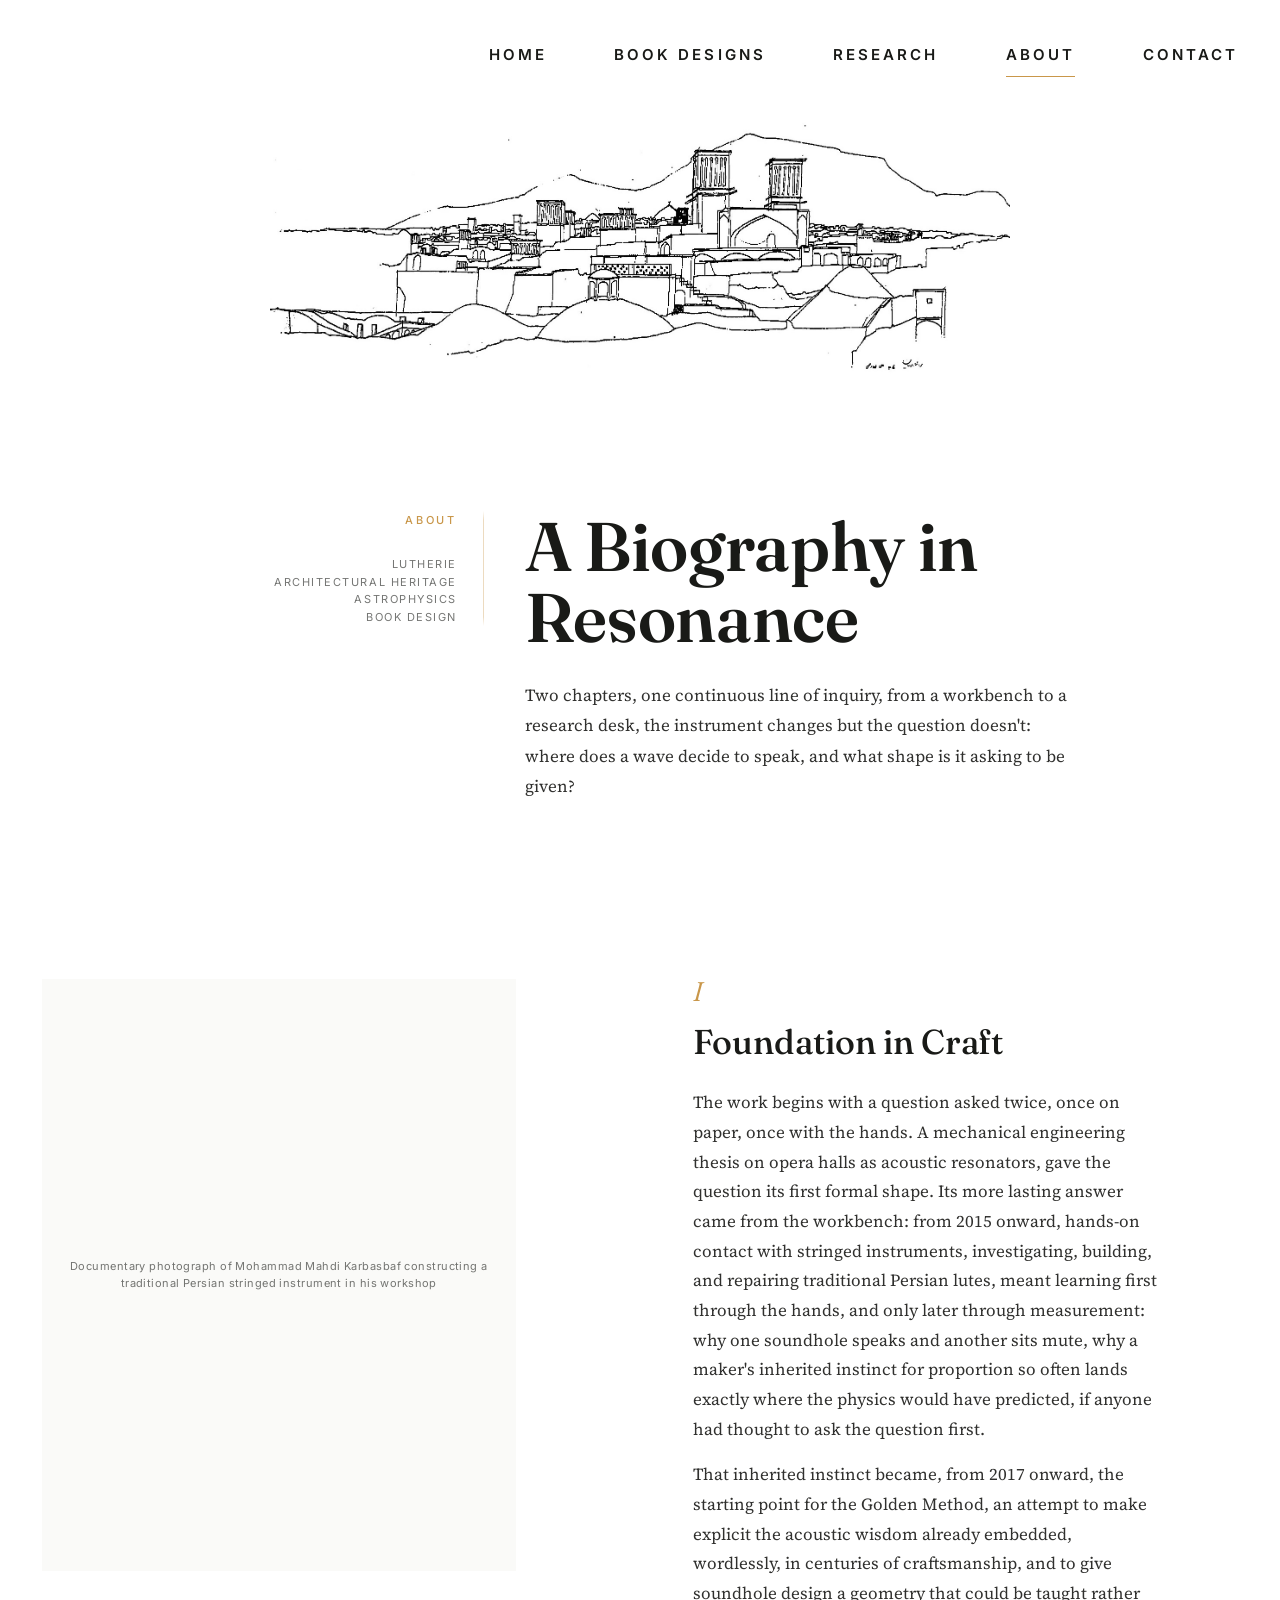
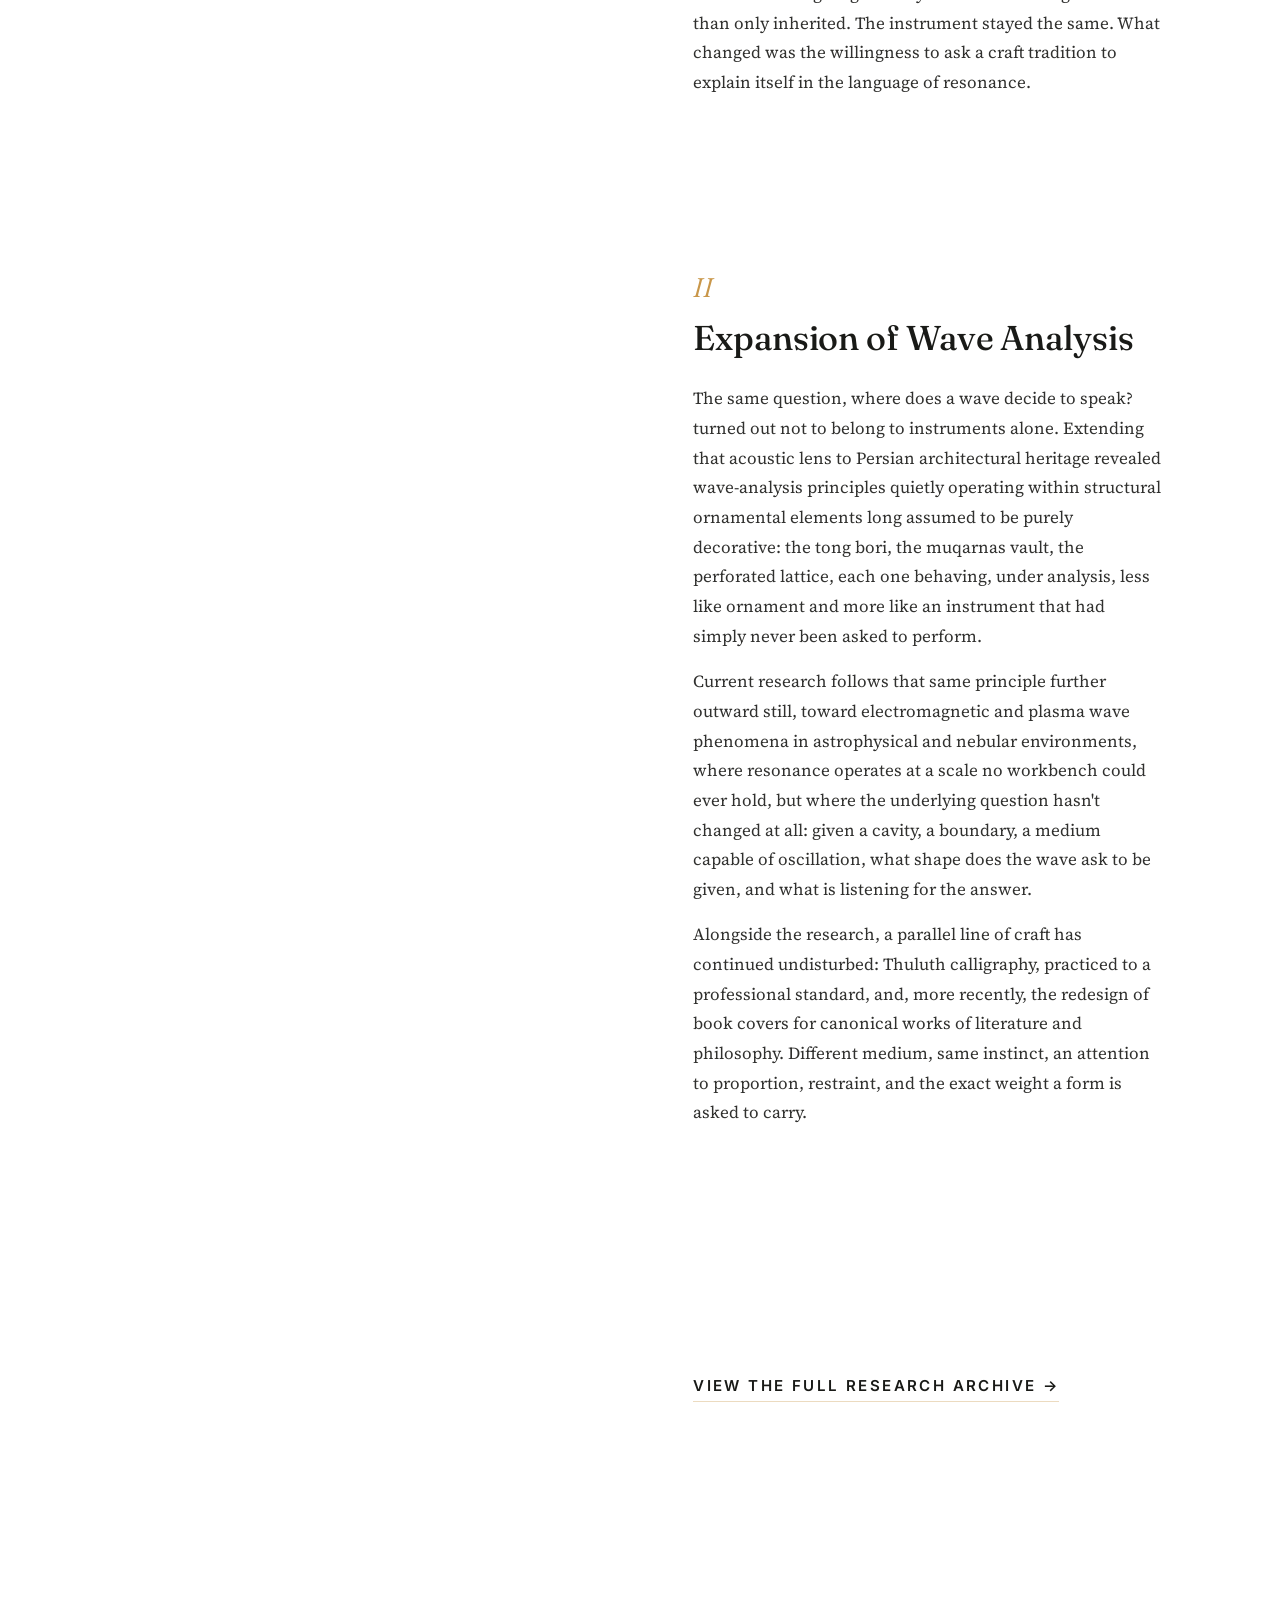
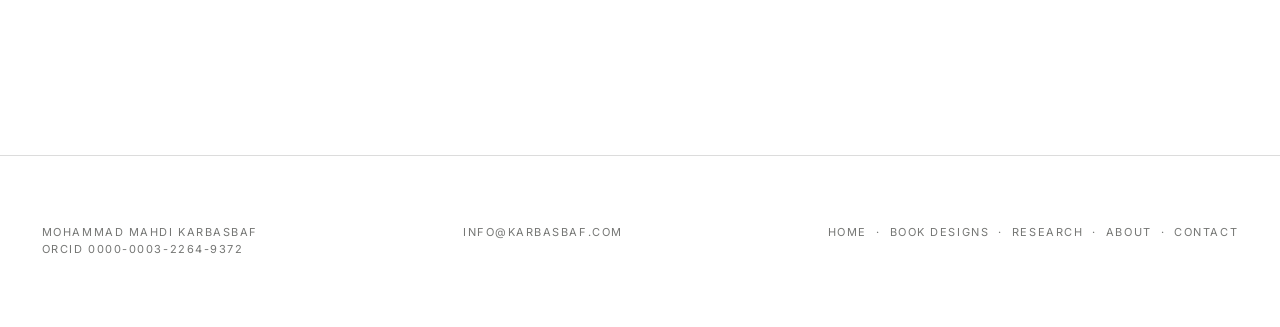
==== commit ad6804cd: "Update about.html" ====
--- a/about.html
+++ b/about.html
@@ -4,7 +4,7 @@
 <meta charset="UTF-8">
 <meta name="viewport" content="width=device-width, initial-scale=1.0">
 <title>About — A Biography in Resonance, by Mohammad Mahdi Karbasbaf</title>
-<meta name="description" content="The biography of Mohammad Mahdi Karbasbaf: from hands-on lutherie and the Golden Method, through wave analysis in Persian architectural heritage, to current research in astrophysical resonance.">
+<meta name="description" content="The biography of Mohammad Mahdi Karbasbaf: from a mechanical engineering thesis and hands-on lutherie, through the Golden Method and Persian architectural acoustics, to current research in astrophysical wave phenomena, alongside a parallel practice in book cover design.">
 
 <!-- Font stack: Fraunces (display) + Source Serif 4 (reading matter) +
      Inter (utility) — the exact three families style.css already loads
@@ -30,7 +30,7 @@
 <meta property="og:locale" content="en_US">
 <meta property="og:url" content="https://www.karbasbaf.com/about.html">
 <meta property="og:title" content="About — A Biography in Resonance, by Mohammad Mahdi Karbasbaf">
-<meta property="og:description" content="The biography of Mohammad Mahdi Karbasbaf: from hands-on lutherie and the Golden Method, through wave analysis in Persian architectural heritage, to current research in astrophysical resonance.">
+<meta property="og:description" content="The biography of Mohammad Mahdi Karbasbaf: from a mechanical engineering thesis and hands-on lutherie, through the Golden Method and Persian architectural acoustics, to current research in astrophysical wave phenomena, alongside a parallel practice in book cover design.">
 <!-- og:image uses the page's own documentary workshop portrait — the
      one image most representative of "this page is a biography." Its
      4:5 portrait ratio shares the same social-crop caveat noted on the
@@ -44,7 +44,7 @@
 
 <meta name="twitter:card" content="summary_large_image">
 <meta name="twitter:title" content="About — A Biography in Resonance, by Mohammad Mahdi Karbasbaf">
-<meta name="twitter:description" content="The biography of Mohammad Mahdi Karbasbaf: from hands-on lutherie and the Golden Method, through wave analysis in Persian architectural heritage, to current research in astrophysical resonance.">
+<meta name="twitter:description" content="The biography of Mohammad Mahdi Karbasbaf: from a mechanical engineering thesis and hands-on lutherie, through the Golden Method and Persian architectural acoustics, to current research in astrophysical wave phenomena, alongside a parallel practice in book cover design.">
 <meta name="twitter:image" content="https://www.karbasbaf.com/assets/images/biography-studio.jpg">
 <meta name="twitter:image:alt" content="Documentary photograph of Mohammad Mahdi Karbasbaf constructing a traditional Persian stringed instrument in his workshop">
 
@@ -54,22 +54,21 @@
   "@type": ["AboutPage", "ProfilePage"],
   "name": "About — Mohammad Mahdi Karbasbaf",
   "url": "https://www.karbasbaf.com/about.html",
-  "description": "The biography of Mohammad Mahdi Karbasbaf: from hands-on lutherie and the Golden Method, through wave analysis in Persian architectural heritage, to current research in astrophysical resonance.",
+  "description": "The biography of Mohammad Mahdi Karbasbaf: from a mechanical engineering thesis and hands-on lutherie, through the Golden Method and Persian architectural acoustics, to current research in astrophysical wave phenomena.",
   "isPartOf": { "@type": "WebSite", "name": "Karbasbaf Archive", "url": "https://www.karbasbaf.com/" },
   "mainEntity": {
     "@type": "Person",
     "name": "Mohammad Mahdi Karbasbaf",
     "image": "https://www.karbasbaf.com/assets/images/biography-studio.jpg",
     "sameAs": "https://orcid.org/0000-0003-2264-9372",
-    "description": "Independent researcher, luthier, and book designer working across acoustics, Persian architectural heritage, lutherie, and astrophysical resonance.",
+    "description": "Independent researcher and luthier working across musical-instrument acoustics, Persian architectural heritage, and astrophysical wave phenomena; also a professional Thuluth calligrapher and book designer.",
     "knowsAbout": [
-      "Acoustics",
-      "Lutherie",
+      "Musical Instrument Acoustics",
       "Persian Architectural Heritage",
       "Sound-Hole Geometry",
-      "Astrophysical Resonance",
-      "Thuluth and Nastaliq Calligraphy",
-      "Editorial Book Design"
+      "Astrophysical Wave Phenomena",
+      "Thuluth Calligraphy",
+      "Book Cover Design"
     ]
   }
 }
@@ -112,11 +111,11 @@
         <div class="rail">
           <p class="eyebrow eyebrow--gold">About</p>
           
-          <p class="caption mt-4">Lutherie<br>Architectural Heritage<br>Astrophysics</p>
+          <p class="caption mt-4">Lutherie<br>Architectural Heritage<br>Astrophysics<br>Book Design</p>
         </div>
         <div class="canvas">
           <h1 class="h1" id="about-heading">A Biography in Resonance</h1>
-          <p class="body-text mt-4">Two chapters, one continuous line of inquiry — from a workbench to a research desk, the instrument changes but the question doesn't: where does a wave decide to speak, and what shape is it asking to be given?</p>
+          <p class="body-text mt-4">Two chapters, one continuous line of inquiry, from a workbench to a research desk, the instrument changes but the question doesn't: where does a wave decide to speak, and what shape is it asking to be given?</p>
         </div>
       </div>
 
@@ -151,15 +150,16 @@
           <article class="bio-chapter" aria-labelledby="chapter-1-title">
             <span class="bio-chapter-number" aria-hidden="true">I</span>
             <h2 class="bio-chapter-title" id="chapter-1-title">Foundation in Craft</h2>
-            <p>The work begins at the workbench, not the desk. Years spent in hands-on contact with stringed instruments — investigating, building, and repairing traditional Persian lutes — meant learning first through the hands, and only later through measurement: why one soundhole speaks and another sits mute, why a maker's inherited instinct for proportion so often lands exactly where the physics would have predicted, if anyone had thought to ask it the question first.</p>
-            <p>That inherited instinct became the starting point for the Golden Method — an attempt to make explicit the acoustic wisdom already embedded, wordlessly, in centuries of craftsmanship, and to give soundhole design a geometry that could be taught rather than only inherited. The instrument stayed the same. What changed was the willingness to ask a craft tradition to explain itself in the language of resonance.</p>
+            <p>The work begins with a question asked twice, once on paper, once with the hands. A mechanical engineering thesis on opera halls as acoustic resonators, gave the question its first formal shape. Its more lasting answer came from the workbench: from 2015 onward, hands-on contact with stringed instruments, investigating, building, and repairing traditional Persian lutes, meant learning first through the hands, and only later through measurement: why one soundhole speaks and another sits mute, why a maker's inherited instinct for proportion so often lands exactly where the physics would have predicted, if anyone had thought to ask the question first.</p>
+            <p>That inherited instinct became, from 2017 onward, the starting point for the Golden Method, an attempt to make explicit the acoustic wisdom already embedded, wordlessly, in centuries of craftsmanship, and to give soundhole design a geometry that could be taught rather than only inherited. The instrument stayed the same. What changed was the willingness to ask a craft tradition to explain itself in the language of resonance.</p>
           </article>
 
           <article class="bio-chapter" aria-labelledby="chapter-2-title">
             <span class="bio-chapter-number" aria-hidden="true">II</span>
             <h2 class="bio-chapter-title" id="chapter-2-title">Expansion of Wave Analysis</h2>
-            <p>The same question — where does a wave decide to speak? — turned out not to belong to instruments alone. Extending that acoustic lens to Persian architectural heritage revealed wave-analysis principles quietly operating within structural ornamental elements long assumed to be purely decorative: the tong bori, the muqarnas vault, the perforated lattice, each one behaving, under analysis, less like ornament and more like an instrument that had simply never been asked to perform.</p>
-            <p>Current research follows that same principle further outward still — toward electromagnetic and plasma wave phenomena in astrophysical and nebular environments, where resonance operates at a scale no workbench could ever hold, but where the underlying question hasn't changed at all: given a cavity, a boundary, a medium capable of oscillation, what shape does the wave ask to be given, and what is listening for the answer.</p>
+            <p>The same question, where does a wave decide to speak? turned out not to belong to instruments alone. Extending that acoustic lens to Persian architectural heritage revealed wave-analysis principles quietly operating within structural ornamental elements long assumed to be purely decorative: the tong bori, the muqarnas vault, the perforated lattice, each one behaving, under analysis, less like ornament and more like an instrument that had simply never been asked to perform.</p>
+            <p>Current research follows that same principle further outward still, toward electromagnetic and plasma wave phenomena in astrophysical and nebular environments, where resonance operates at a scale no workbench could ever hold, but where the underlying question hasn't changed at all: given a cavity, a boundary, a medium capable of oscillation, what shape does the wave ask to be given, and what is listening for the answer.</p>
+            <p>Alongside the research, a parallel line of craft has continued undisturbed: Thuluth calligraphy, practiced to a professional standard, and, more recently, the redesign of book covers for canonical works of literature and philosophy. Different medium, same instinct, an attention to proportion, restraint, and the exact weight a form is asked to carry.</p>
           </article>
 
           <p class="archive-cta mt-6"><a href="research.html">View the full research archive →</a></p>
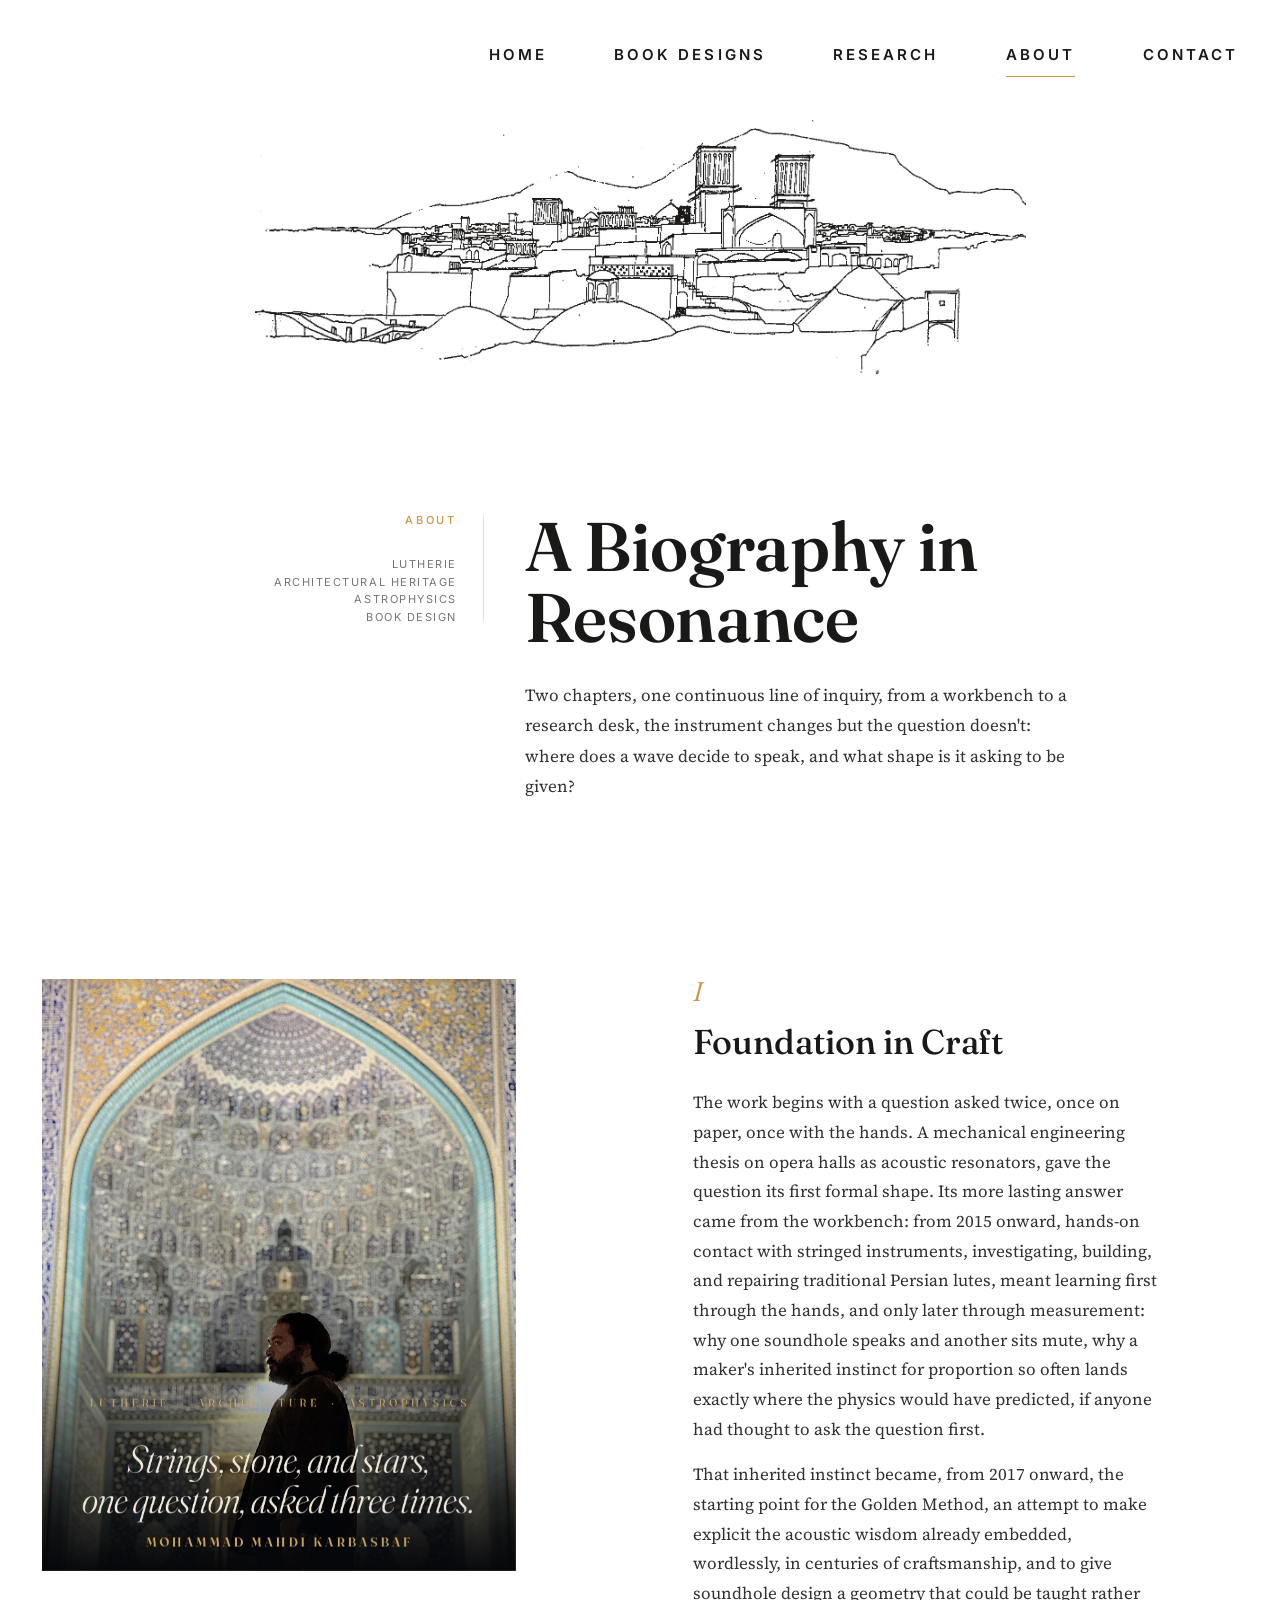
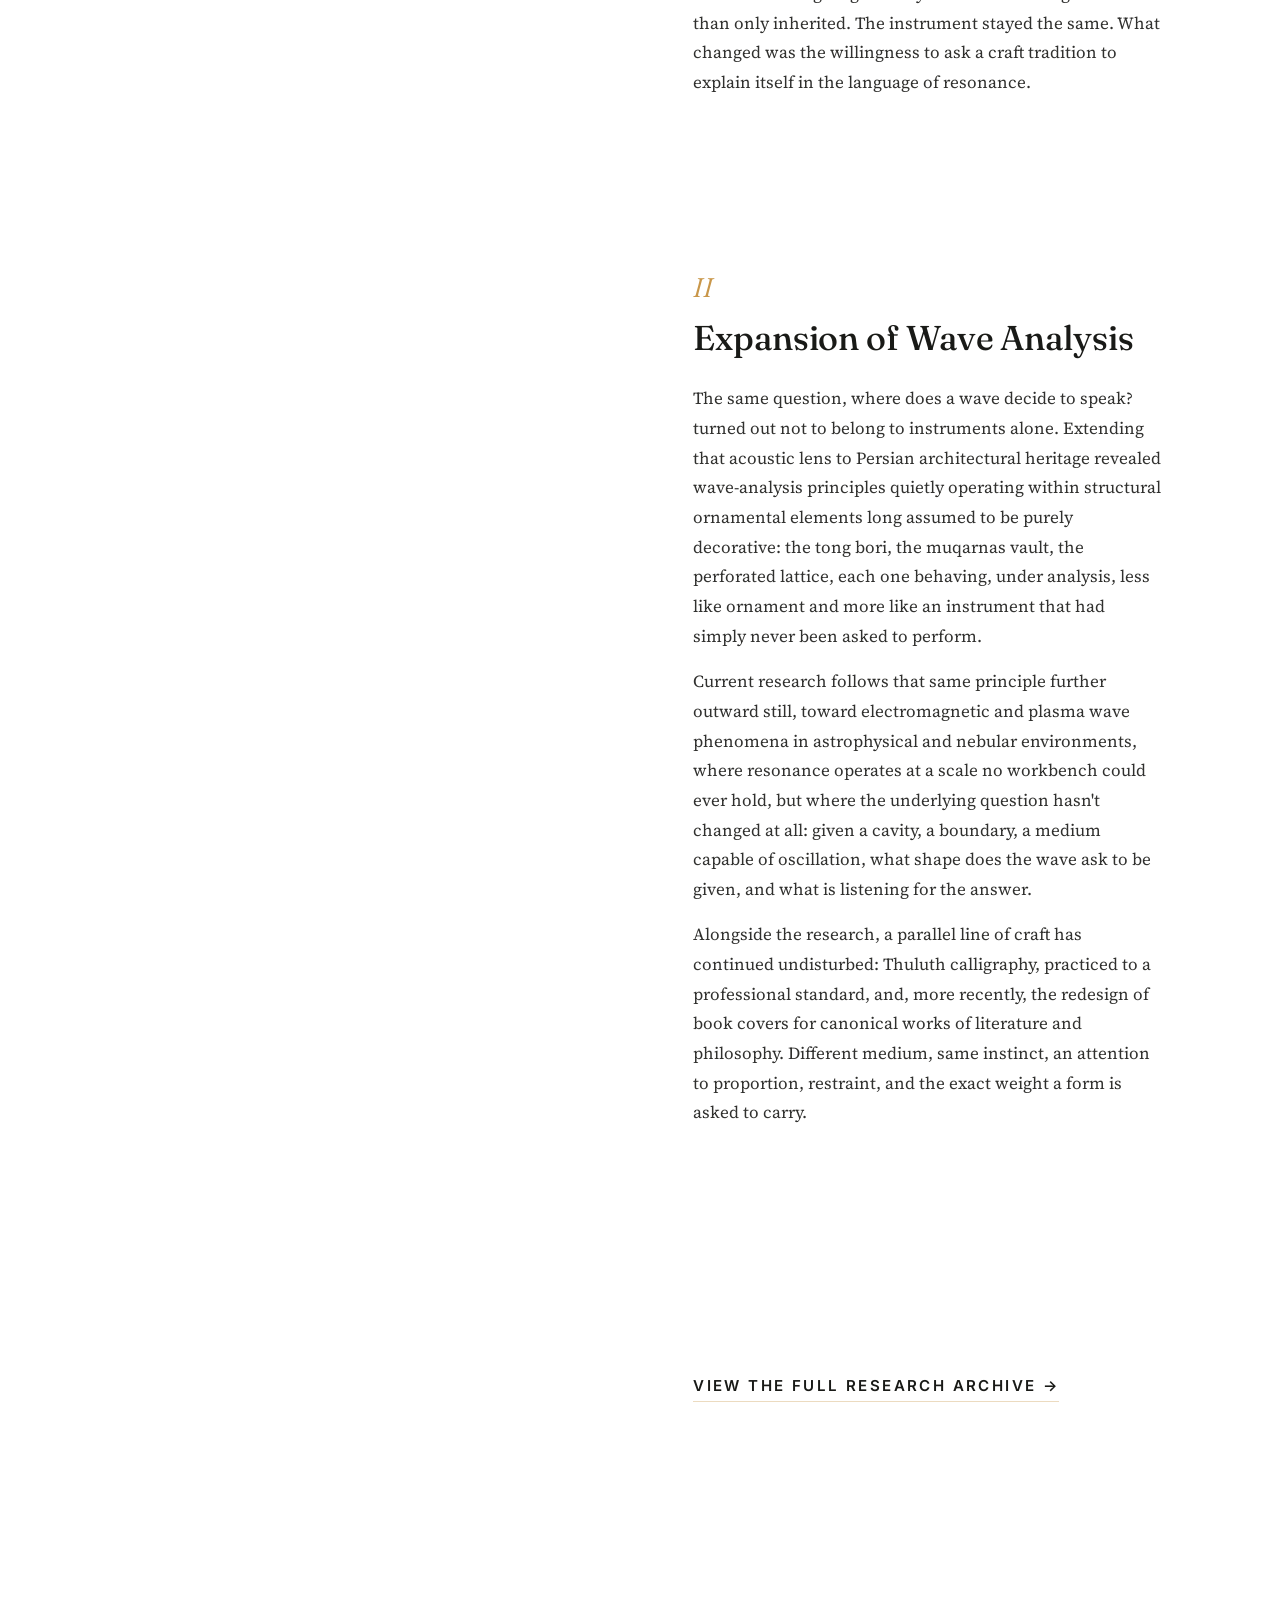
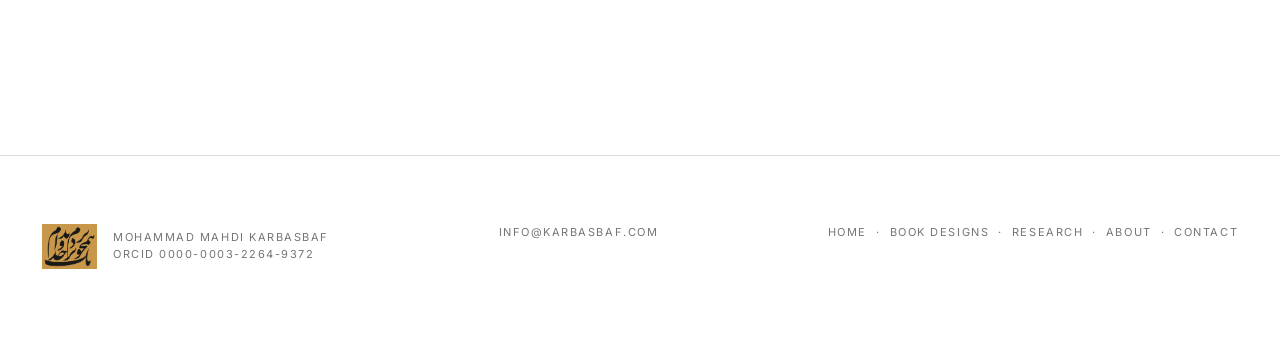
==== commit aeeebcf7: "Update about.html" ====
--- a/about.html
+++ b/about.html
@@ -15,13 +15,14 @@
 
 <link rel="stylesheet" href="style.css">
 
-<!-- Favicon / app-icon set: same site-wide files as index.html — see
-     that file's MASTER BLUEPRINT comment for the full asset spec and
-     rationale. -->
-<link rel="icon" href="favicon.ico" sizes="32x32">
-<link rel="icon" href="favicon.svg" type="image/svg+xml">
-<link rel="apple-touch-icon" href="apple-touch-icon.png">
+<!-- Favicon package — uploaded to site root, resolved sitewide. -->
+<link rel="icon" type="image/png" sizes="32x32" href="favicon-32x32.png">
+<link rel="icon" type="image/png" sizes="16x16" href="favicon-16x16.png">
+<link rel="icon" type="image/png" sizes="48x48"   href="favicon-circle-48x48.png">
+<link rel="icon" type="image/png" sizes="96x96"   href="favicon-circle-96x96.png">
+<link rel="icon" type="image/png" sizes="144x144" href="favicon-circle-144x144.png">
 <link rel="manifest" href="site.webmanifest">
+<meta name="theme-color" content="#C9974A">
 
 <link rel="canonical" href="https://www.karbasbaf.com/about.html">
 
@@ -175,7 +176,10 @@
 
 <footer class="site-footer">
   <div class="wrap">
-    <p class="caption">Mohammad Mahdi Karbasbaf<br>ORCID 0000-0003-2264-9372</p>
+    <div class="footer-lockup">
+      <img class="footer-seal" src="assets/images/seal-karbasbaf.png" alt="" role="presentation" width="2200" height="1700" loading="lazy" decoding="async">
+      <p class="caption">Mohammad Mahdi Karbasbaf<br>ORCID 0000-0003-2264-9372</p>
+    </div>
     <p class="caption"><a href="mailto:info@karbasbaf.com">info@karbasbaf.com</a></p>
     <p class="caption">
       <a href="index.html">Home</a> &nbsp;·&nbsp;
--- a/style.css
+++ b/style.css
@@ -562,6 +562,39 @@
   color: var(--ink);
   border-color: var(--gold);
 }
+/* Footer seal lockup — the calligraphic mark sits before the name,
+   bottom-left of the page, appearing exactly once, sitewide. Purely
+   additive: nothing above this line in §6 was touched. */
+.footer-lockup {
+  display: flex;
+  align-items: center;
+  gap: var(--s-3);
+  flex-wrap: wrap;
+  min-width: 0; /* allows this flex item to shrink inside .site-footer
+                   .wrap's own flex row instead of forcing an overflow */
+}
+
+.footer-lockup .caption {
+  min-width: 0;
+}
+
+.footer-seal {
+  height: clamp(2.1rem, 1.8rem + 1.3vw, 2.9rem);
+  width: auto;
+  flex-shrink: 0;
+}
+
+@media (max-width: 640px) {
+  .footer-lockup { gap: var(--s-2); }
+}
+
+@media (max-width: 340px) {
+  .footer-lockup {
+    flex-direction: column;
+    align-items: flex-start;
+    gap: var(--s-1);
+  }
+}
 
 /* ==========================================================================
    7. HERO
@@ -805,6 +838,13 @@
 .plate--tall .frame { aspect-ratio: 14 / 17; }
 .plate--wide .frame { aspect-ratio: 16 / 10; }
 .plate--square .frame { aspect-ratio: 1 / 1; }
+
+/* Portrait plate — for vertically-oriented photographs (e.g. the
+   about-workshop.jpg documentary photograph, native ratio 33.33:44.44in
+   = exactly 3:4). Capped at max-width so a tall aspect-ratio doesn't
+   blow the frame up to an oversized height inside the .canvas column. */
+.plate--portrait { max-width: 480px; }
+.plate--portrait .frame { aspect-ratio: 3 / 4; }
 
 /* Missing-artwork fallback. The site's own script (bottom of index.html)
    already adds .frame--pending and appends a .frame-pending-label span
@@ -2178,3 +2218,36 @@
 @media (prefers-reduced-motion: reduce) {
   .skip-link { transition: none; }
 }
+/* ==========================================================================
+   23. MOBILE VERTICAL RHYTHM — sitewide spacing patch for small viewports
+   ------------------------------------------------------------------------
+   .site-footer, #showcase, and the closing padding of the first section
+   on four other content pages all use --s-8 (~177px). Their selectors
+   either carry higher specificity than the general .section mobile
+   override in §15 (an ID, or a multi-class + tag + pseudo-class chain),
+   or aren't .section at all (site-footer uses margin, not padding-block).
+   Result without this patch: on mobile, these five spots stay locked at
+   ~177px while the rest of the site has already dropped to --s-6
+   (~68px). Each selector below is repeated at the exact same specificity
+   as its original definition; because this block sits at the very end of
+   the file, standard cascade rules (equal specificity → last rule in
+   source order wins) let it override the desktop value at ≤640px.
+   ========================================================================== */
+
+@media (max-width: 640px) {
+  .site-footer {
+    margin-top: var(--s-6);
+  }
+
+  body.page-home #showcase {
+    padding-top: var(--s-6);
+    padding-bottom: var(--s-6);
+  }
+
+  body.page-book-designs main .section:first-of-type,
+  body.page-research main .section:first-of-type,
+  body.page-about main .section:first-of-type,
+  body.page-contact main .section:first-of-type {
+    padding-bottom: var(--s-6);
+  }
+}
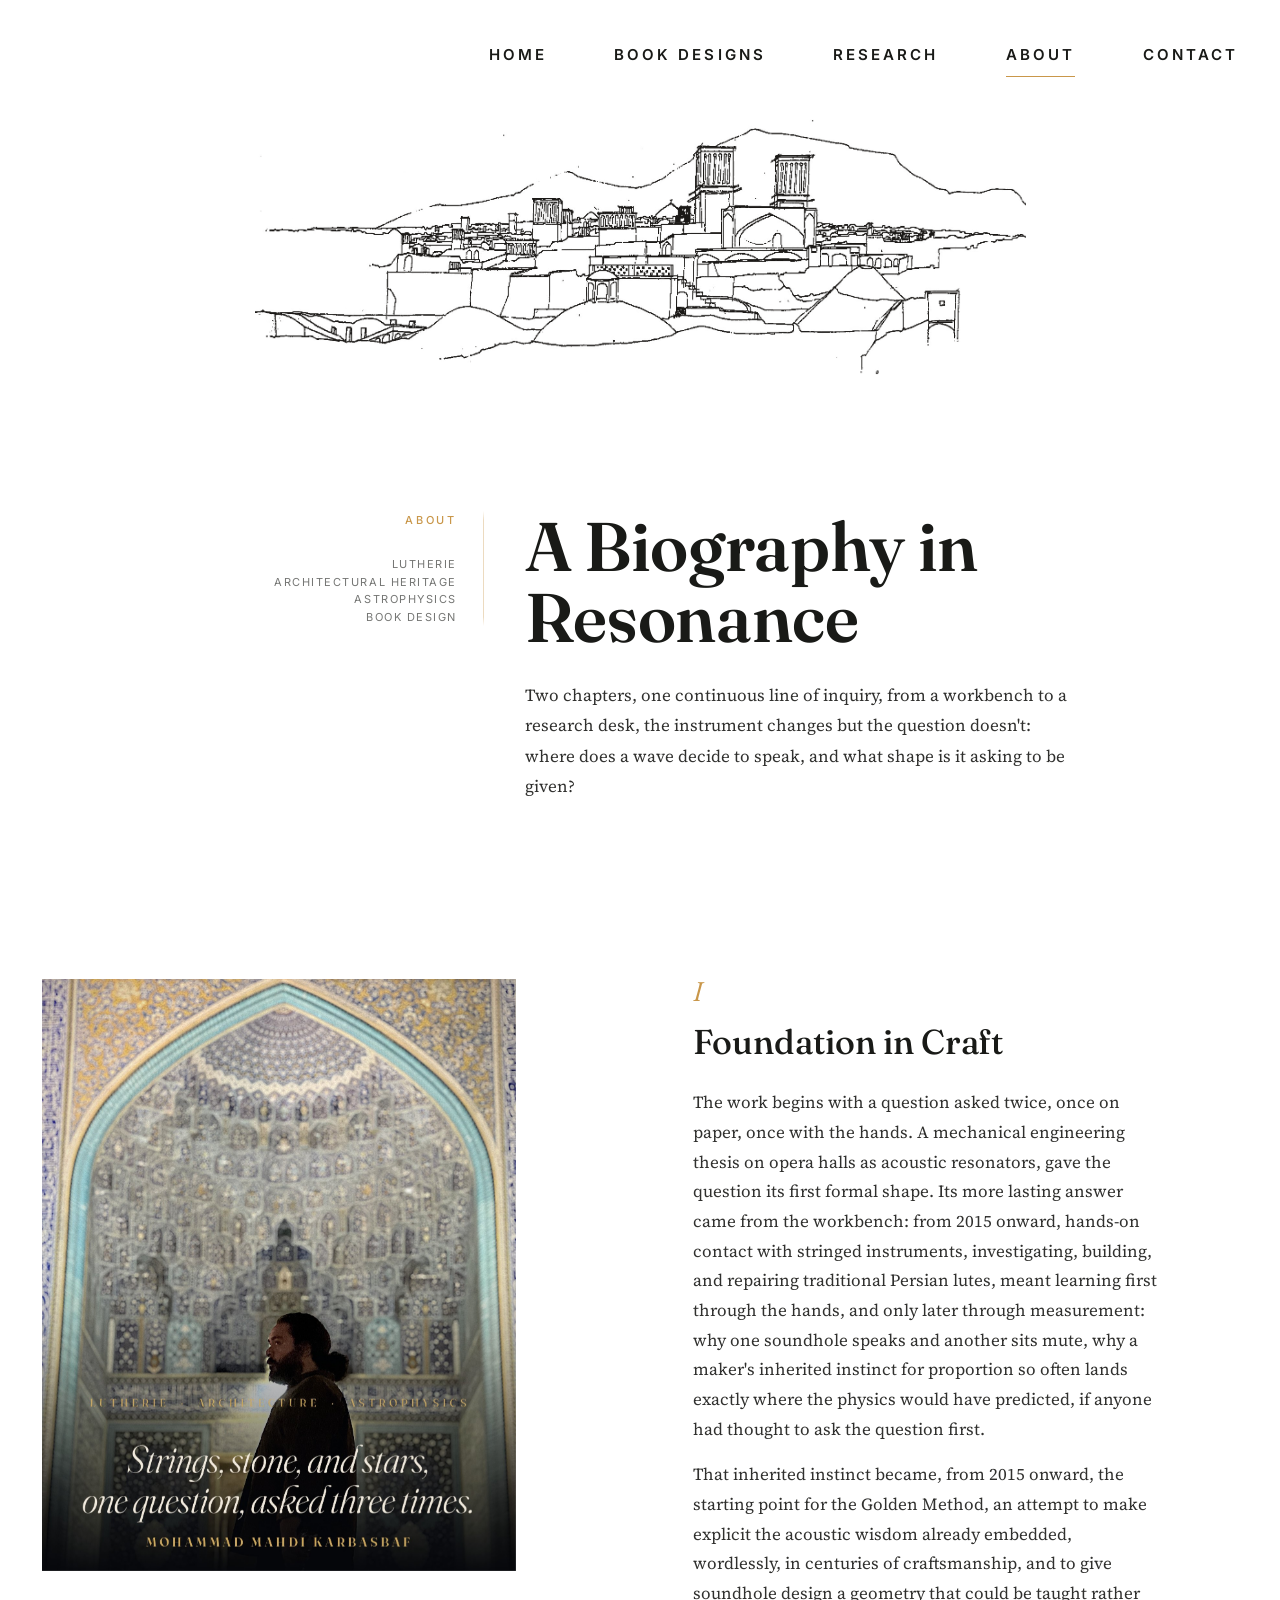
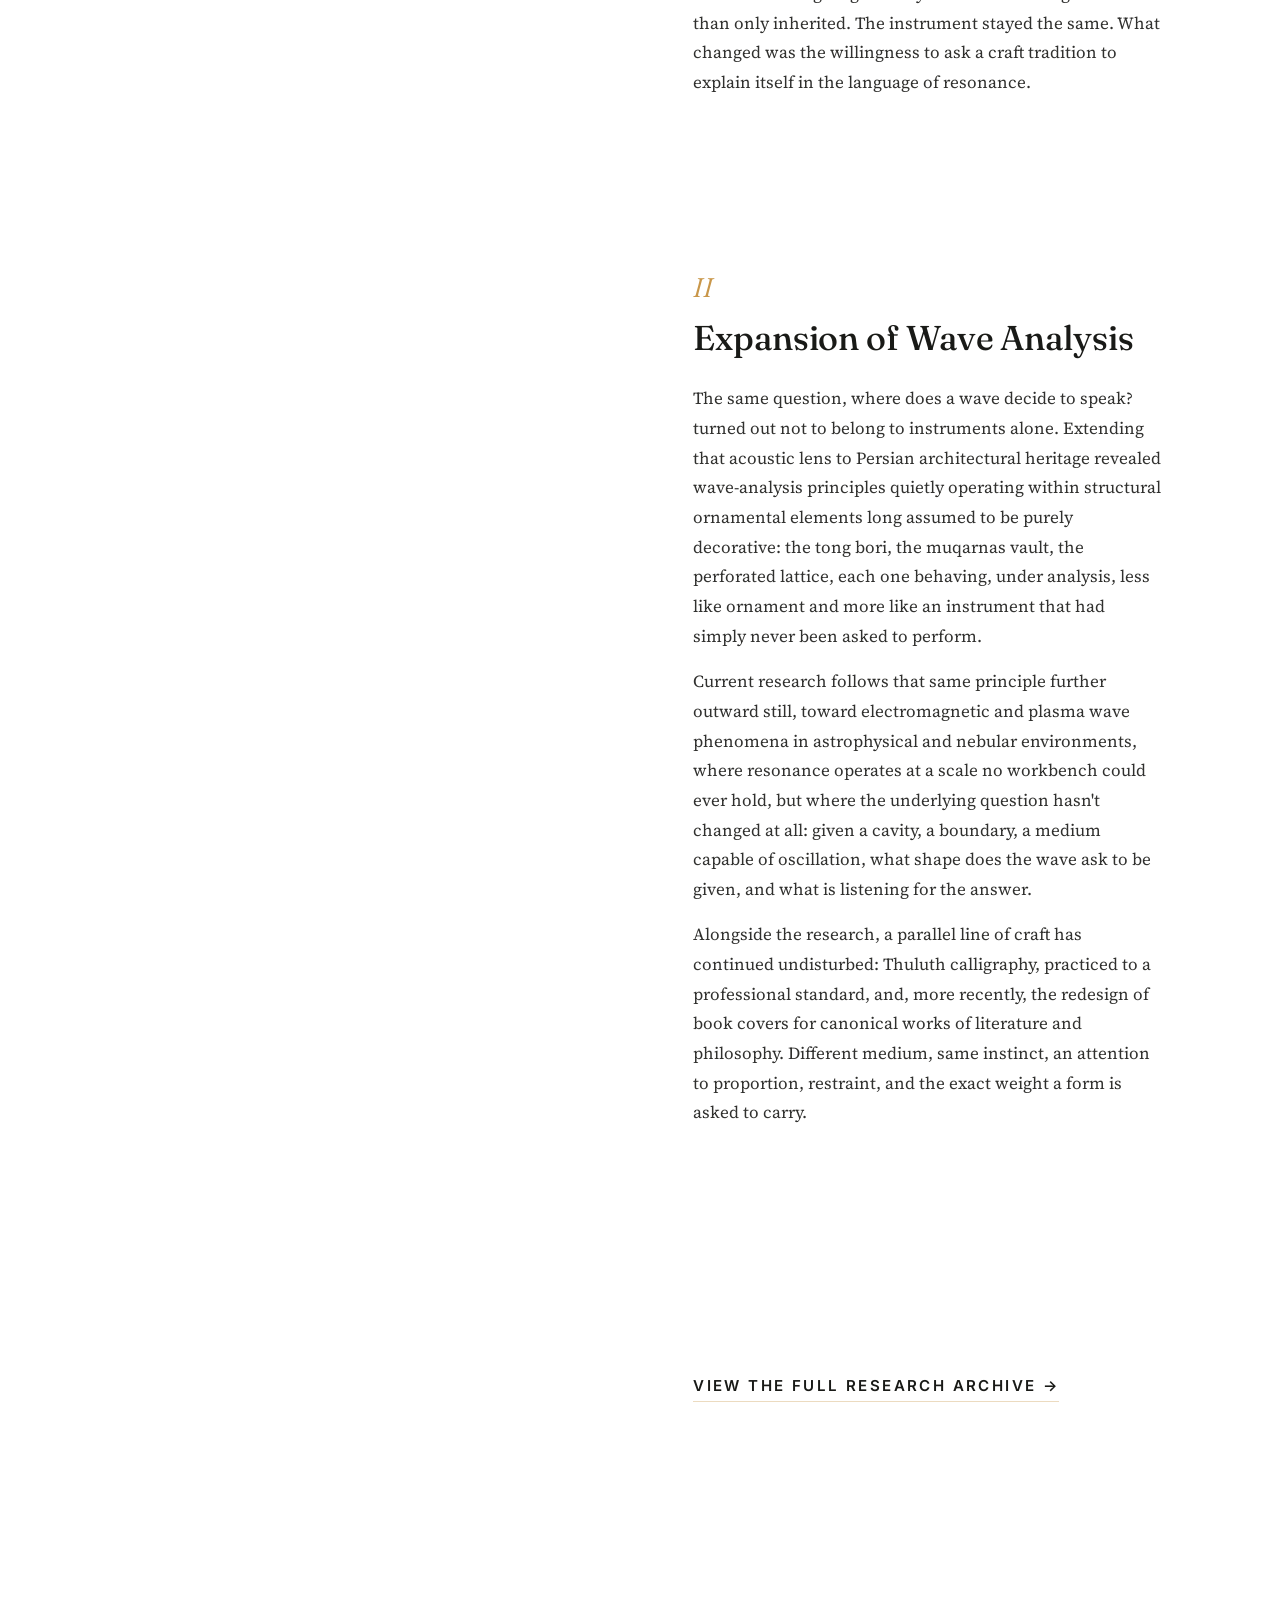
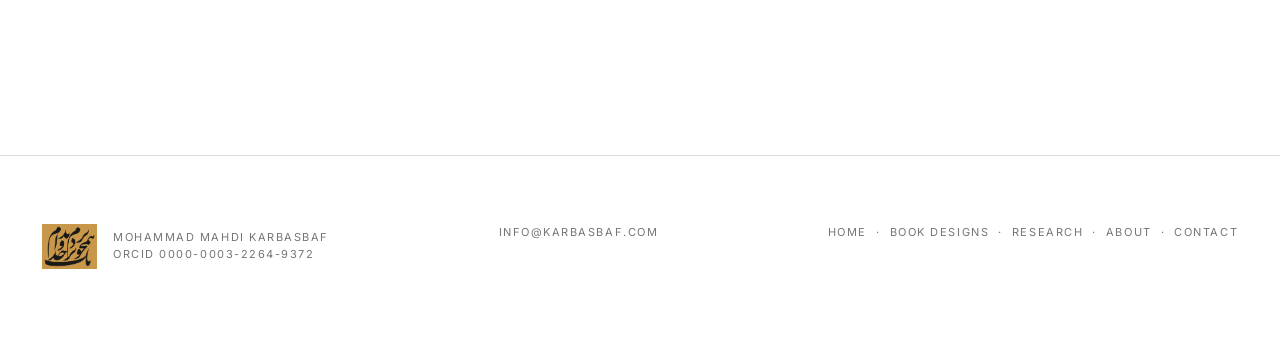
==== commit bb85ff9e: "Update about.html" ====
--- a/about.html
+++ b/about.html
@@ -13,7 +13,7 @@
 <link rel="preconnect" href="https://fonts.gstatic.com" crossorigin>
 <link href="https://fonts.googleapis.com/css2?family=Fraunces:opsz,wght@9..144,340;9..144,480;9..144,600&family=Source+Serif+4:ital,wght@0,400;0,500;1,400&family=Inter:wght@400;500;600&display=swap" rel="stylesheet">
 
-<link rel="stylesheet" href="style.css">
+<link rel="stylesheet" href="style.css?v=2">
 
 <!-- Favicon package — uploaded to site root, resolved sitewide. -->
 <link rel="icon" type="image/png" sizes="32x32" href="favicon-32x32.png">
@@ -152,7 +152,7 @@
             <span class="bio-chapter-number" aria-hidden="true">I</span>
             <h2 class="bio-chapter-title" id="chapter-1-title">Foundation in Craft</h2>
             <p>The work begins with a question asked twice, once on paper, once with the hands. A mechanical engineering thesis on opera halls as acoustic resonators, gave the question its first formal shape. Its more lasting answer came from the workbench: from 2015 onward, hands-on contact with stringed instruments, investigating, building, and repairing traditional Persian lutes, meant learning first through the hands, and only later through measurement: why one soundhole speaks and another sits mute, why a maker's inherited instinct for proportion so often lands exactly where the physics would have predicted, if anyone had thought to ask the question first.</p>
-            <p>That inherited instinct became, from 2017 onward, the starting point for the Golden Method, an attempt to make explicit the acoustic wisdom already embedded, wordlessly, in centuries of craftsmanship, and to give soundhole design a geometry that could be taught rather than only inherited. The instrument stayed the same. What changed was the willingness to ask a craft tradition to explain itself in the language of resonance.</p>
+            <p>That inherited instinct became, from 2015 onward, the starting point for the Golden Method, an attempt to make explicit the acoustic wisdom already embedded, wordlessly, in centuries of craftsmanship, and to give soundhole design a geometry that could be taught rather than only inherited. The instrument stayed the same. What changed was the willingness to ask a craft tradition to explain itself in the language of resonance.</p>
           </article>
 
           <article class="bio-chapter" aria-labelledby="chapter-2-title">
@@ -178,7 +178,7 @@
   <div class="wrap">
     <div class="footer-lockup">
       <img class="footer-seal" src="assets/images/seal-karbasbaf.png" alt="" role="presentation" width="2200" height="1700" loading="lazy" decoding="async">
-      <p class="caption">Mohammad Mahdi Karbasbaf<br>ORCID 0000-0003-2264-9372</p>
+      <p class="caption">Mohammad Mahdi Karbasbaf<br><a href="https://orcid.org/0000-0003-2264-9372" target="_blank" rel="noopener">ORCID 0000-0003-2264-9372</a></p>
     </div>
     <p class="caption"><a href="mailto:info@karbasbaf.com">info@karbasbaf.com</a></p>
     <p class="caption">
--- a/style.css
+++ b/style.css
@@ -2251,3 +2251,299 @@
     padding-bottom: var(--s-6);
   }
 }
+/* ==========================================================================
+   24. PEER REVIEW LIST — research.html only
+   ------------------------------------------------------------------------
+   .review-journal reuses the exact clamp/weight already established in
+   §17.6 (.pub-title) for "one notch above body text, one notch below a
+   section heading" — no new type scale invented, same governing rule
+   applied to a second, analogous hierarchy problem.
+   ========================================================================== */
+.review-list {
+  display: flex;
+  flex-direction: column;
+  gap: var(--s-6);
+}
+
+.review-journal {
+  margin-top: var(--s-2);
+  font-family: var(--font-display);
+  font-optical-sizing: auto;
+  font-size: clamp(1.05rem, 0.97rem + 0.35vw, 1.3125rem);
+  font-weight: 480;
+  letter-spacing: -0.001em;
+  line-height: 1.3;
+  color: var(--ink);
+}
+
+/* ==========================================================================
+   25. COVER SYSTEM v2 — real proportions, author captions, full-cover viewer
+   Purely additive. Each selector matches (or exceeds) the specificity of the
+   rule it refines; later source order wins.
+   ========================================================================== */
+
+/* 25.1 — Base fixes: .frame inside a <button> is a <span> (inline), where
+   aspect-ratio and overflow do nothing. Buttons also carry UA padding. */
+.plate-trigger { padding: 0; text-align: left; }
+
+body.page-home .cover-gallery .frame,
+.portfolio-grid .frame {
+  display: block;
+  width: 100%;
+}
+
+/* Hairline edge so pale covers never dissolve into the canvas */
+body.page-home .cover-gallery .frame::after,
+.portfolio-grid .frame::after {
+  content: "";
+  position: absolute;
+  inset: 0;
+  box-shadow: inset 0 0 0 1px var(--ink-08);
+  pointer-events: none;
+}
+
+/* 25.2 — Hover caption: a compact strip at the foot of the cover (title,
+   author, year) instead of an opaque panel that erased the whole cover.
+   Keyboard focus triggers it too (focus lives on the <button>). */
+body.page-home .cover-gallery .cover-meta {
+  inset: auto 0 0 0;
+  padding: var(--s-3) var(--s-4);
+  background: rgba(255, 255, 255, 0.94);
+}
+
+body.page-home .cover-gallery .cover-card:hover .cover-meta,
+body.page-home .cover-gallery .cover-card:focus-visible .cover-meta {
+  opacity: 1;
+  transform: translateY(0);
+}
+
+body.page-home .cover-gallery .cover-card:focus-visible .frame img {
+  transform: scale(1.045);
+}
+
+.portfolio-meta {
+  inset: auto 0 0 0;
+  align-items: flex-start;
+  justify-content: flex-end;
+  text-align: left;
+  padding: var(--s-3) var(--s-4);
+  background: rgba(255, 255, 255, 0.94);
+  transform: translateY(8px);
+}
+
+.portfolio-grid .portfolio-item:hover .portfolio-meta,
+.portfolio-grid .portfolio-item:focus-visible .portfolio-meta {
+  opacity: 1;
+  transform: translateY(0);
+}
+
+.portfolio-grid .portfolio-item:focus-visible .frame img {
+  transform: scale(1.045);
+}
+
+body.page-home .cover-gallery .cover-meta-title,
+.portfolio-meta-title {
+  font-size: clamp(1.05rem, 0.97rem + 0.35vw, 1.3125rem);
+  margin-top: 0;
+}
+
+.cover-meta-author,
+.portfolio-meta-author {
+  display: block;
+  margin-top: var(--s-1);
+  font-family: var(--font-body);
+  font-size: clamp(0.85rem, 0.82rem + 0.15vw, 0.95rem);
+  font-style: italic;
+  line-height: 1.3;
+  color: var(--ink-60);
+}
+
+/* 25.3 — `hidden` must beat the display values set on these components */
+.portfolio-item[hidden],
+.portfolio-filter[hidden],
+.filter-trigger[hidden],
+.reveal-views[hidden],
+.reveal-step[hidden],
+.reveal-count[hidden] { display: none; }
+
+/* 25.4 — The viewer adapts to the image's real shape */
+.reveal-frame {
+  aspect-ratio: auto;
+  display: flex;
+  justify-content: center;
+  align-items: flex-start;
+  background: transparent;
+  border: none;
+}
+
+.reveal-frame img {
+  width: auto;
+  height: auto;
+  max-width: 100%;
+  max-height: calc(100vh - 9rem);
+  max-height: calc(100dvh - 9rem);
+  object-fit: contain;
+  background: var(--canvas-tint);
+  outline: 1px solid var(--ink-08);
+  outline-offset: -1px;
+  transition: opacity var(--dur-frame) var(--ease-resonant);
+}
+
+.reveal-frame[data-loading="true"] img { opacity: 0; }
+
+/* Wide image (full cover): image on top at full width, text beneath */
+.book-reveal[data-layout="wide"] .reveal-body {
+  grid-template-columns: 1fr;
+  gap: var(--s-6);
+}
+.book-reveal[data-layout="wide"] .reveal-detail { max-width: 62ch; }
+
+.reveal-author {
+  margin-top: var(--s-2);
+  font-family: var(--font-body);
+  font-size: var(--t-lede);
+  font-style: italic;
+  color: var(--ink-60);
+  line-height: 1.3;
+}
+.reveal-note { font-style: italic; }
+
+/* 25.5 — Full Cover / Front Cover switch */
+.reveal-views {
+  display: flex;
+  gap: var(--s-5);
+  margin-top: var(--s-4);
+}
+
+.view-trigger {
+  font-family: var(--font-ui);
+  font-size: var(--t-nav);
+  font-weight: 500;
+  letter-spacing: 0.14em;
+  text-transform: uppercase;
+  color: var(--ink-60);
+  padding: 0 0 var(--s-2);
+  border-bottom: 1px solid transparent;
+  transition: color var(--dur-quick) var(--ease-resonant),
+              border-color var(--dur-quick) var(--ease-resonant);
+}
+.view-trigger:hover { color: var(--ink); }
+.view-trigger[aria-pressed="true"] {
+  color: var(--ink);
+  font-weight: 600;
+  border-bottom-color: var(--gold);
+}
+
+/* 25.6 — Viewer top bar: prev / counter / next left, close right */
+.reveal-bar {
+  position: sticky;
+  top: var(--s-4);
+  z-index: 2;
+  display: flex;
+  align-items: center;
+  justify-content: space-between;
+  gap: var(--s-3);
+  pointer-events: none;
+}
+.reveal-bar > * { pointer-events: auto; }
+.reveal-bar .reveal-close { position: static; margin-left: 0; }
+
+.reveal-nav {
+  display: flex;
+  align-items: center;
+  gap: var(--s-3);
+}
+
+.reveal-step {
+  display: inline-flex;
+  align-items: center;
+  font-family: var(--font-ui);
+  font-size: var(--t-caption);
+  font-weight: 500;
+  letter-spacing: 0.2em;
+  text-transform: uppercase;
+  color: var(--ink);
+  border: 1px solid var(--ink-15);
+  padding: var(--s-2) var(--s-3);
+  background: var(--canvas);
+  transition: border-color var(--dur-quick) var(--ease-resonant);
+}
+.reveal-step:hover,
+.reveal-step:focus-visible { border-color: var(--gold); }
+
+.reveal-count {
+  font-family: var(--font-ui);
+  font-size: var(--t-caption);
+  letter-spacing: 0.18em;
+  font-variant-numeric: tabular-nums;
+  color: var(--ink-60);
+  background: var(--canvas);
+  padding: var(--s-1) 0;
+}
+
+@media (max-width: 640px) {
+  .reveal-bar { top: var(--s-2); }
+  .reveal-step { padding: var(--s-2); }
+  .reveal-step-label { display: none; }
+  .reveal-nav { gap: var(--s-2); }
+}
+
+/* 25.7 — Touch devices have no hover: the caption is permanent and sits
+   BELOW each cover. The frame stops forcing a ratio and stops clipping. */
+@media (hover: none), (pointer: coarse) {
+  body.page-home .cover-gallery .frame,
+  .portfolio-grid .frame {
+    aspect-ratio: auto !important;
+    overflow: visible;
+    background: transparent;
+  }
+
+  body.page-home .cover-gallery .frame img,
+  .portfolio-grid .frame img {
+    height: auto;
+    outline: 1px solid var(--ink-08);
+    outline-offset: -1px;
+  }
+
+  body.page-home .cover-gallery .frame:hover img,
+  .portfolio-grid .frame:hover img { transform: none; }
+
+  body.page-home .cover-gallery .frame::after,
+  .portfolio-grid .frame::after { display: none; }
+
+  body.page-home .cover-gallery .cover-meta,
+  .portfolio-grid .portfolio-meta {
+    position: static;
+    inset: auto;
+    opacity: 1;
+    transform: none;
+    background: transparent;
+    padding: var(--s-3) 0 0;
+  }
+
+  body.page-home .cover-gallery .frame--pending,
+  .portfolio-grid .frame--pending { min-height: 12rem; }
+}
+
+@media (prefers-reduced-motion: reduce) {
+  .reveal-frame img { transition: none; }
+}
+
+/* ==========================================================================
+   26. SMALL FIXES FROM REVIEW
+   ========================================================================== */
+
+/* The browser's default 40px blockquote indent pushed the pull-quote off
+   the column. Delete this one rule if you like that indent. */
+blockquote { margin: 0; }
+
+/* "Read the full narrative →" and "View the full research archive →" carry
+   .archive-cta directly on the <a>, which the §17.7 rule (.archive-cta a)
+   never matched — so they had no gold underline or hover. */
+a.archive-cta {
+  padding-bottom: 0.4em;
+  border-bottom: 1.5px solid var(--gold-soft);
+  transition: border-color var(--dur-quick) var(--ease-resonant);
+}
+a.archive-cta:hover,
+a.archive-cta:focus-visible { border-color: var(--gold); }
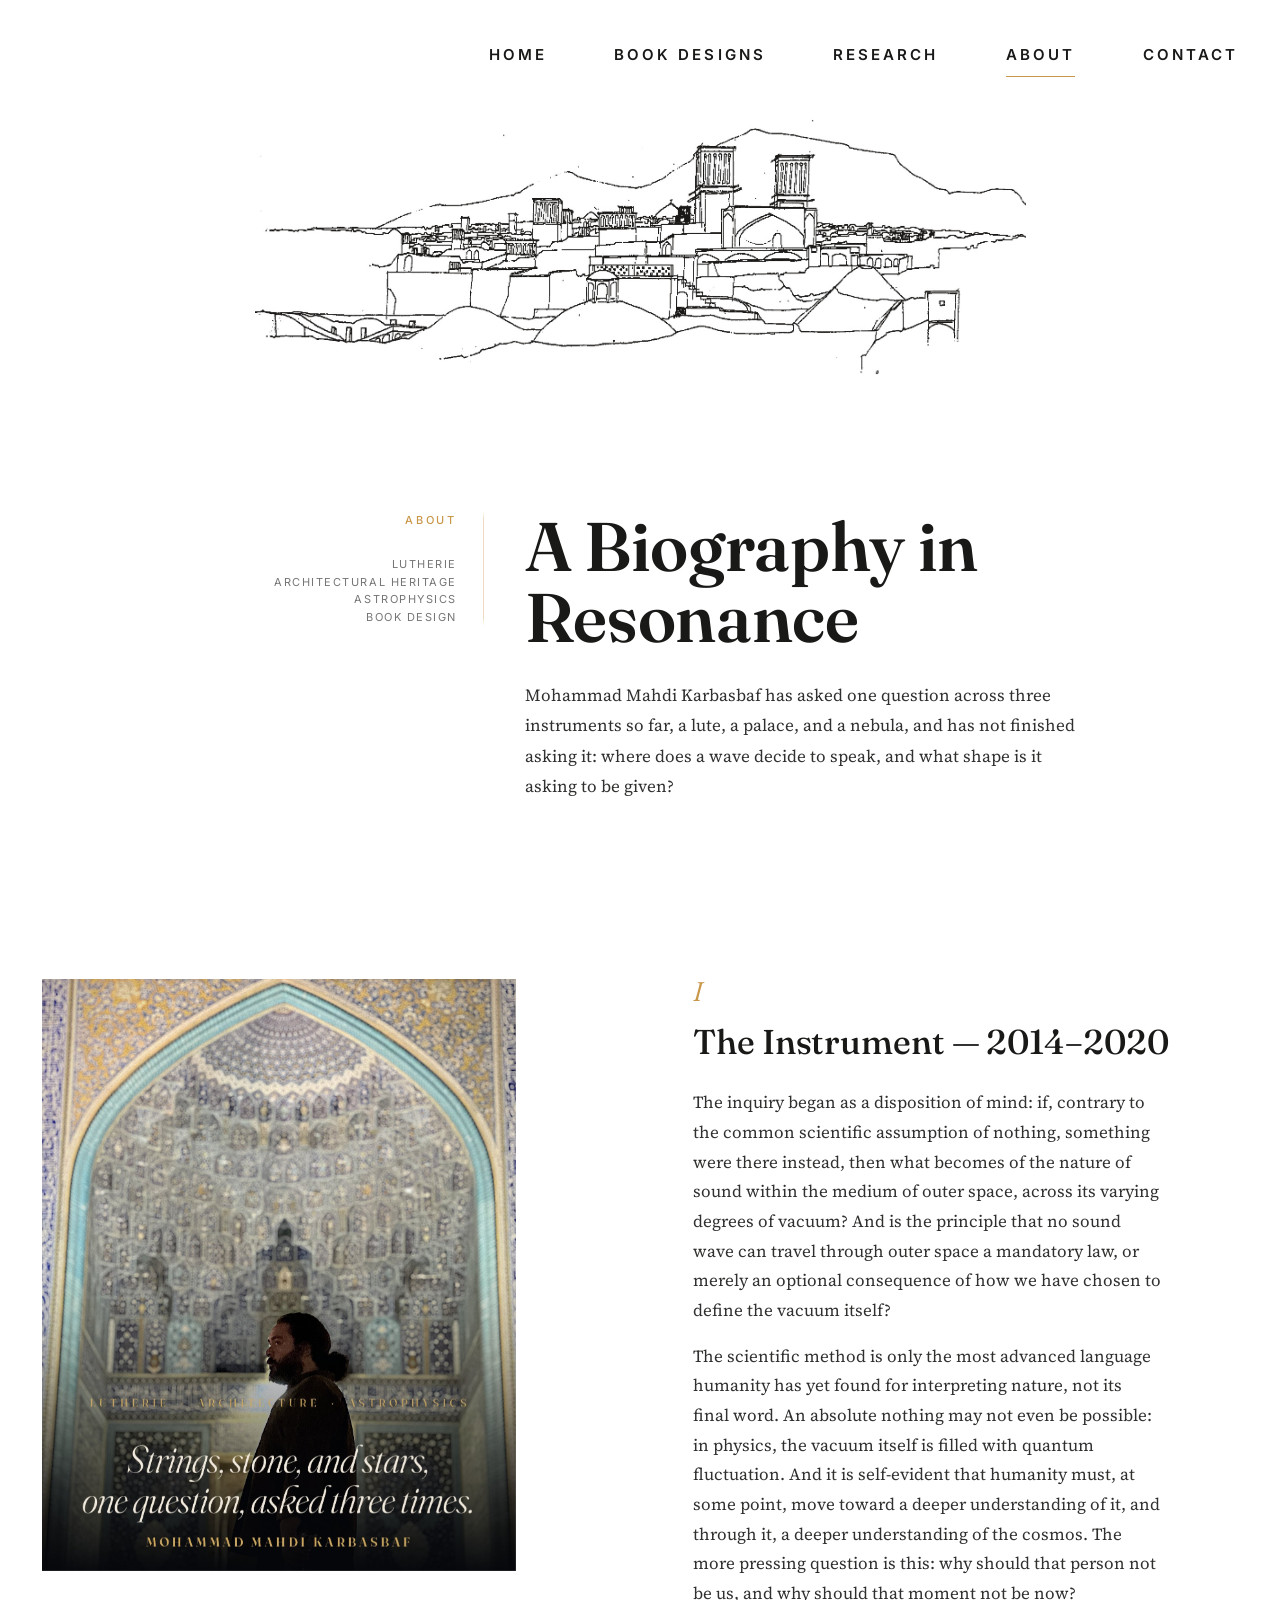
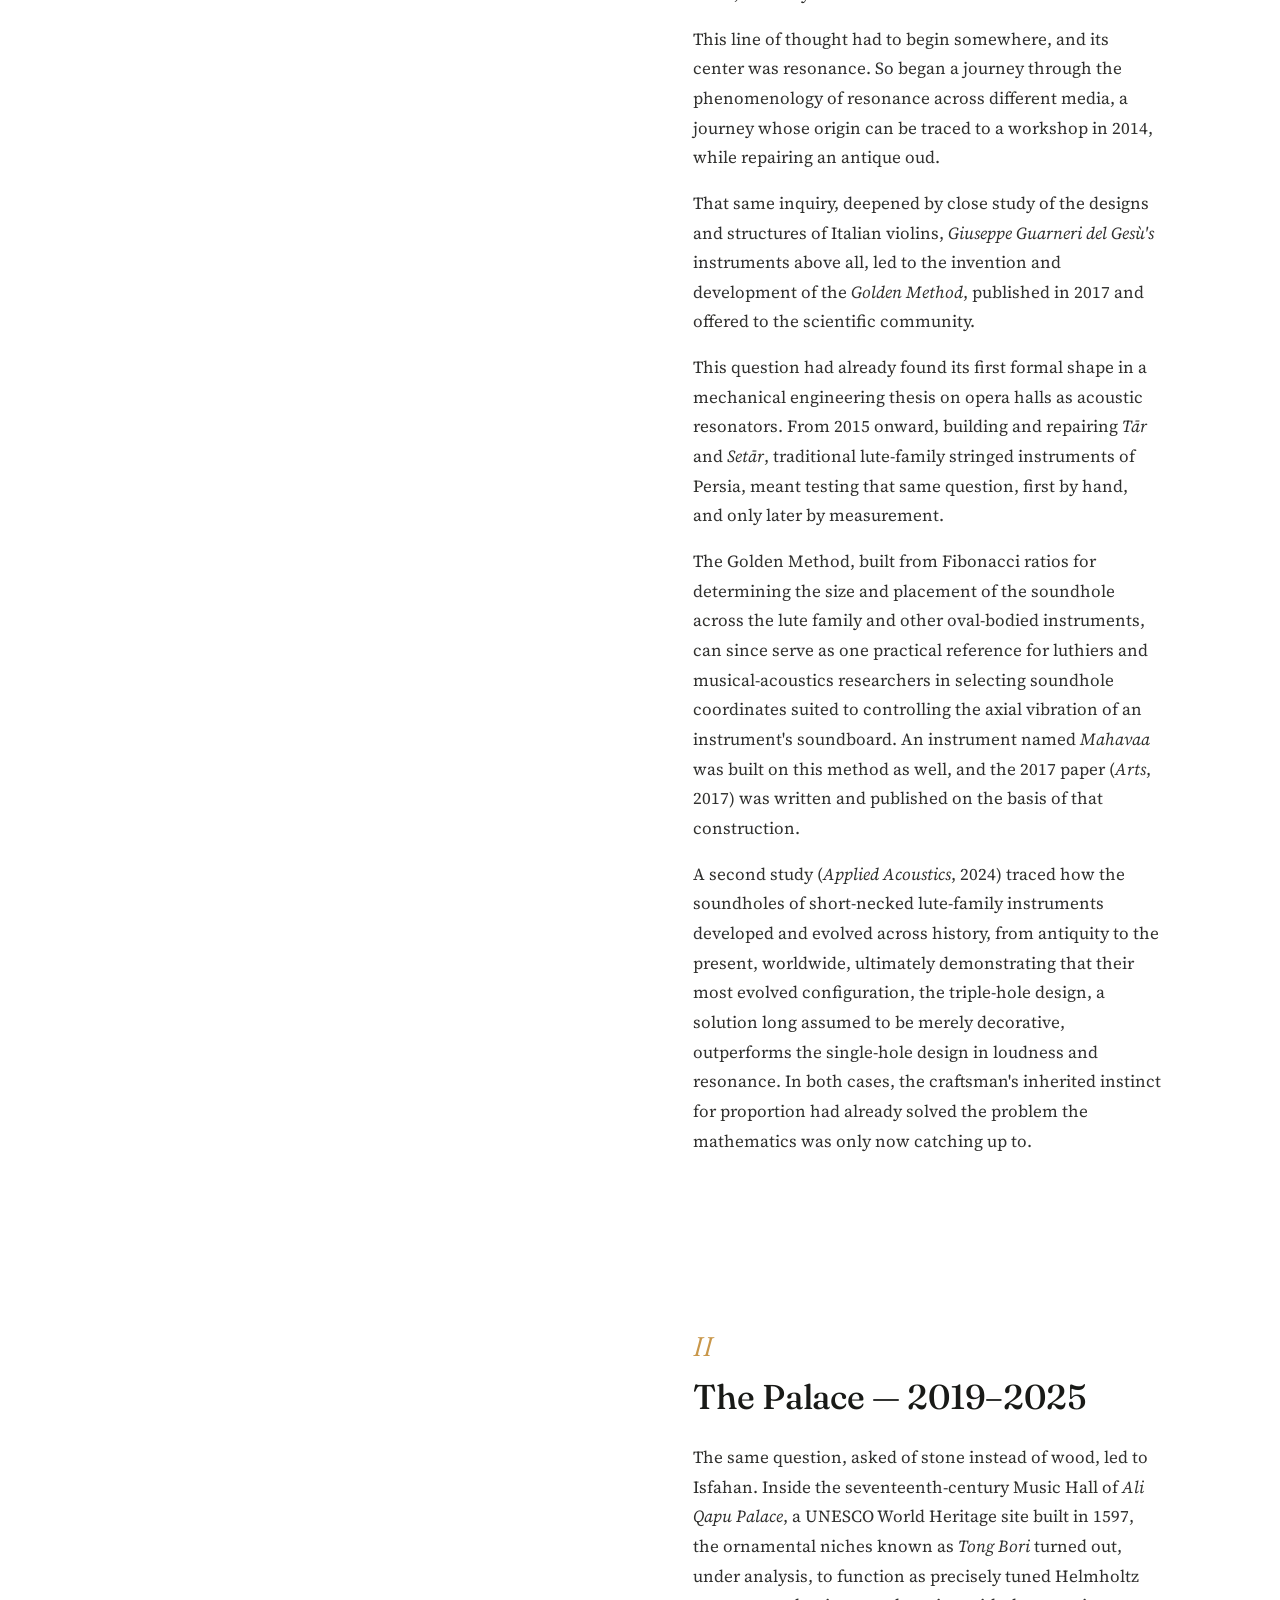
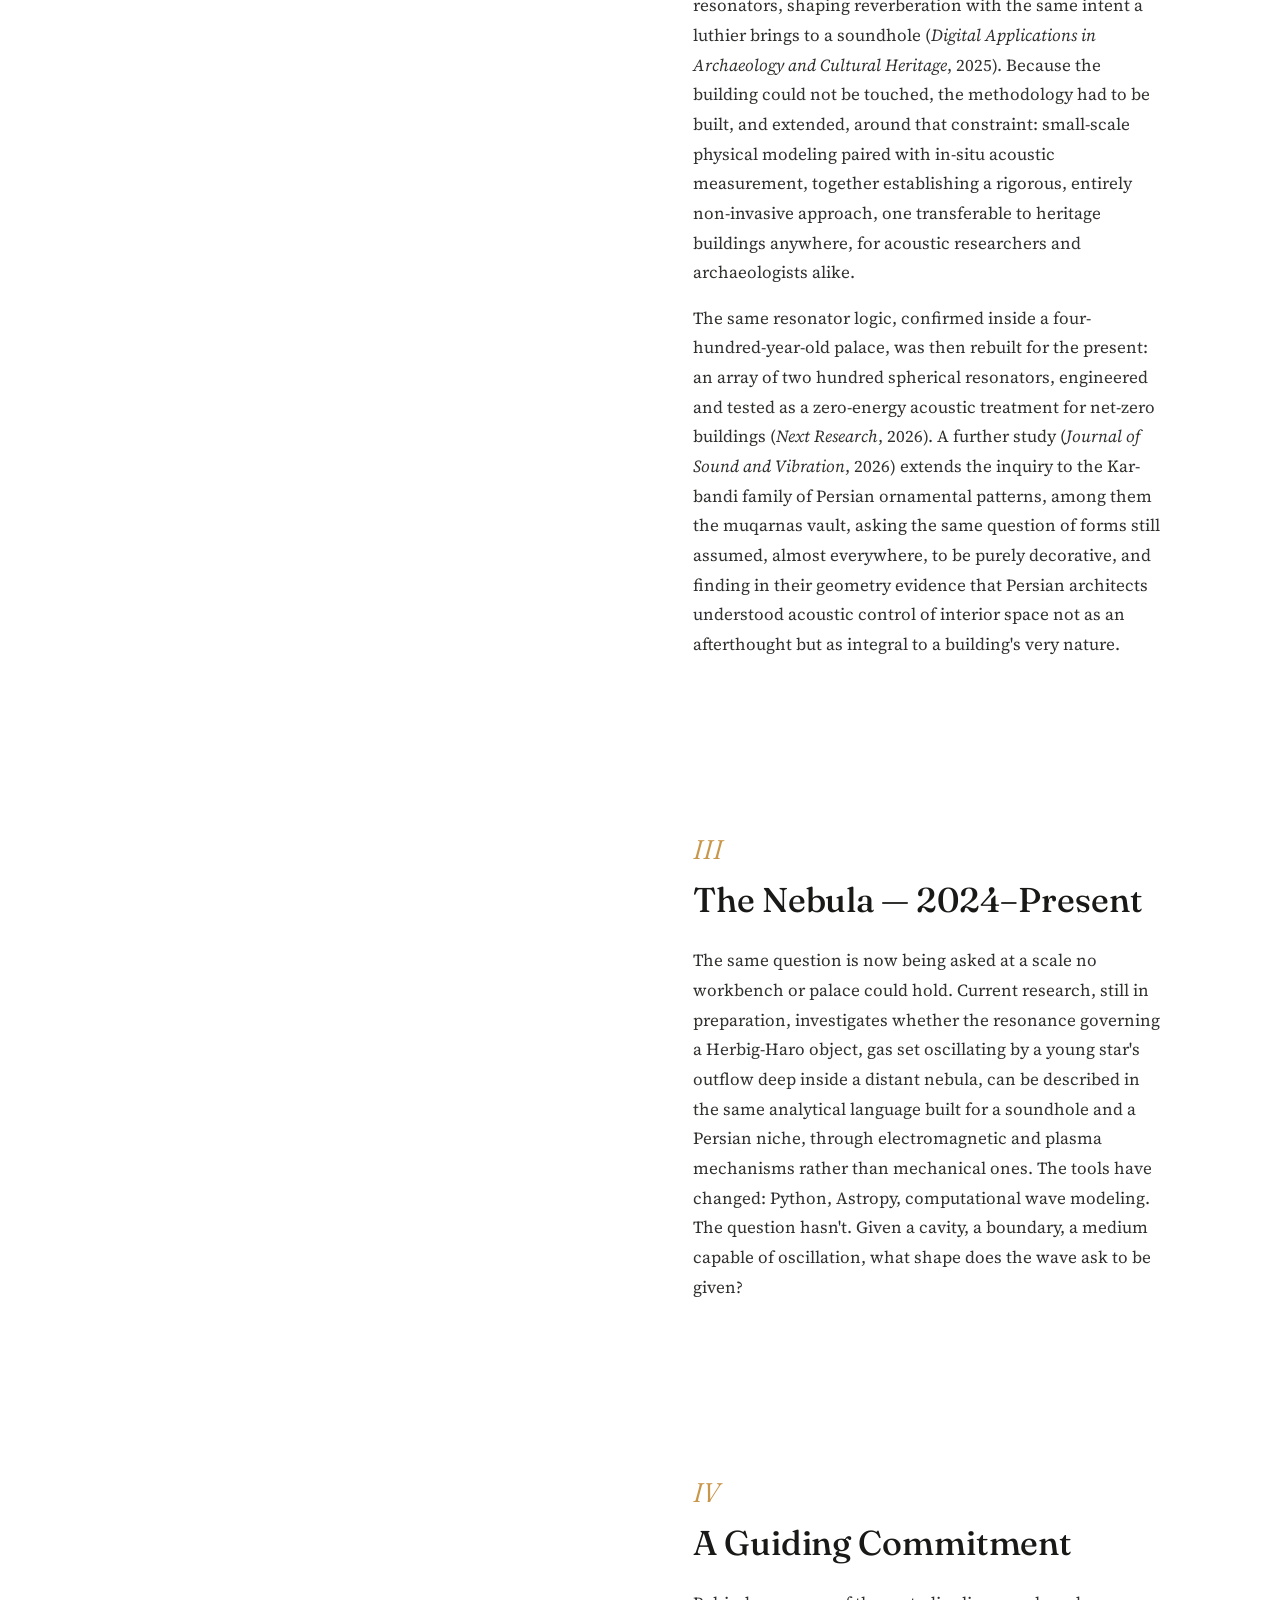
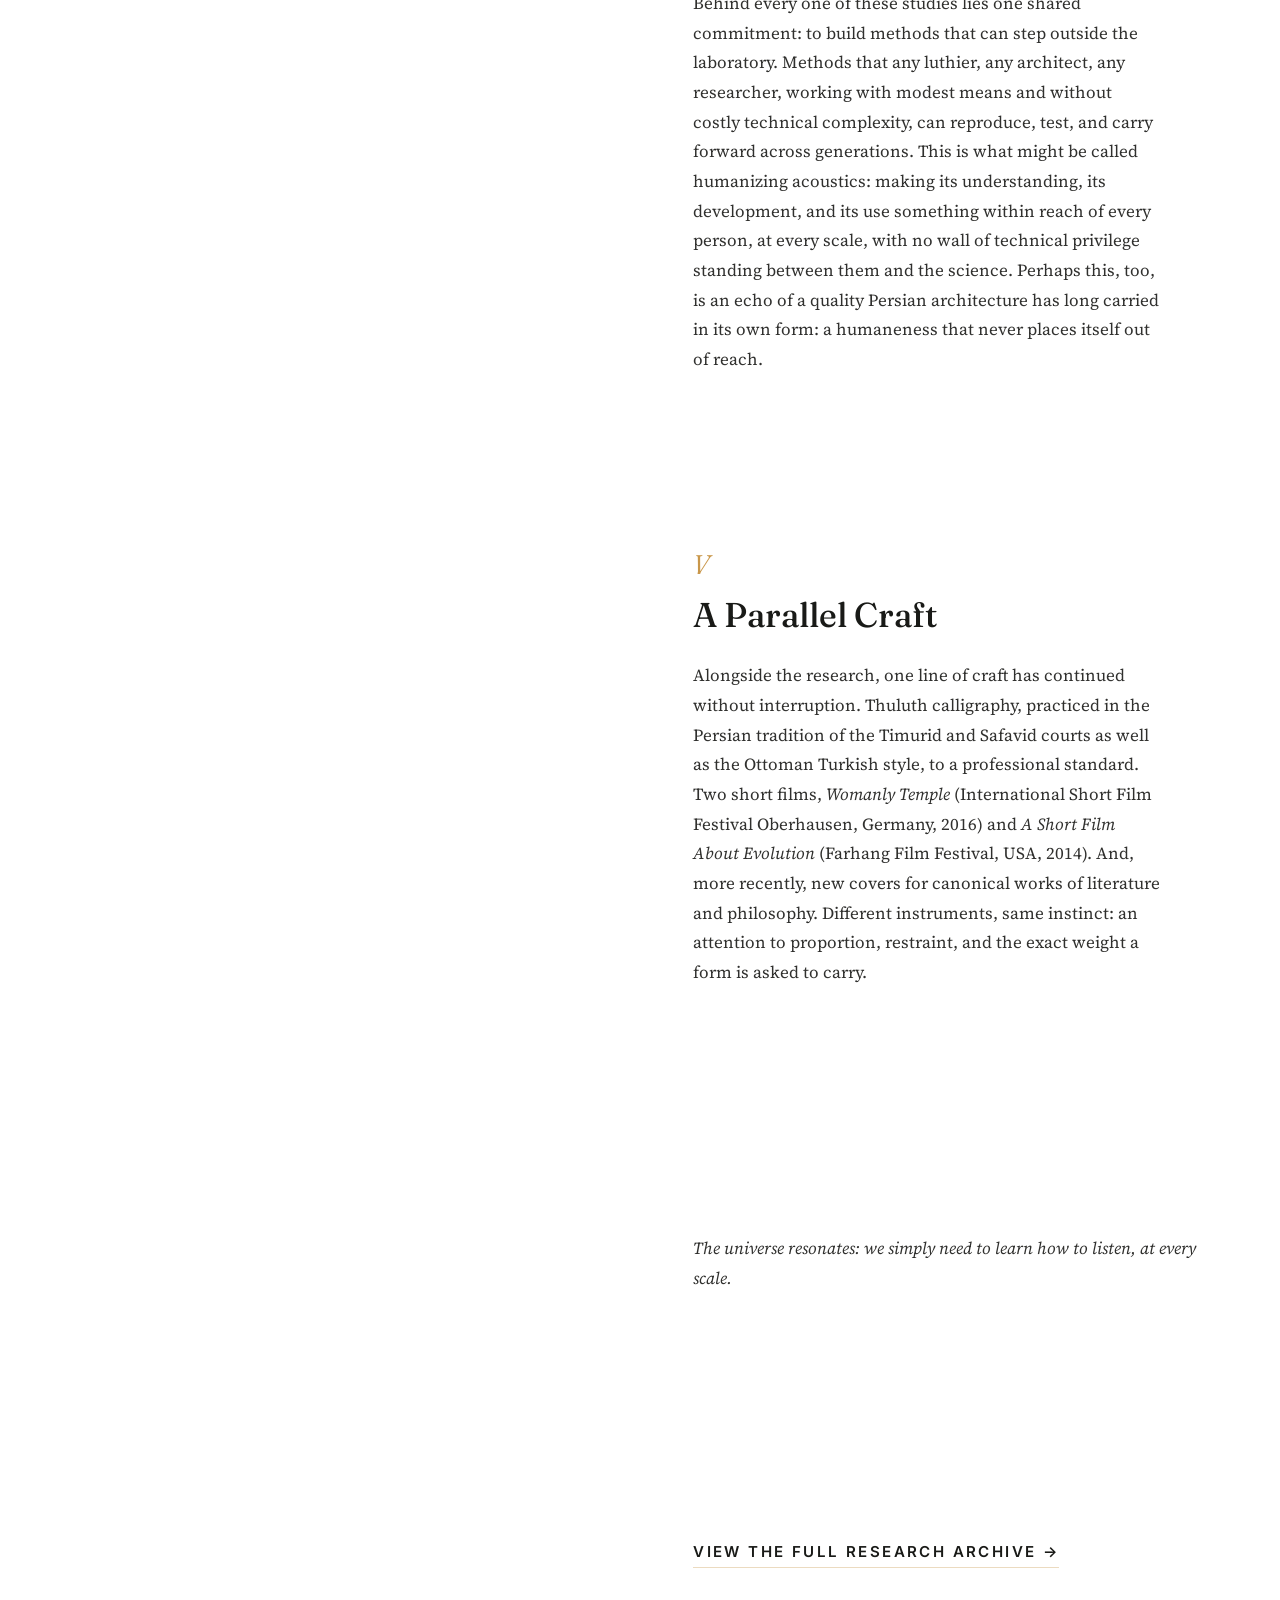
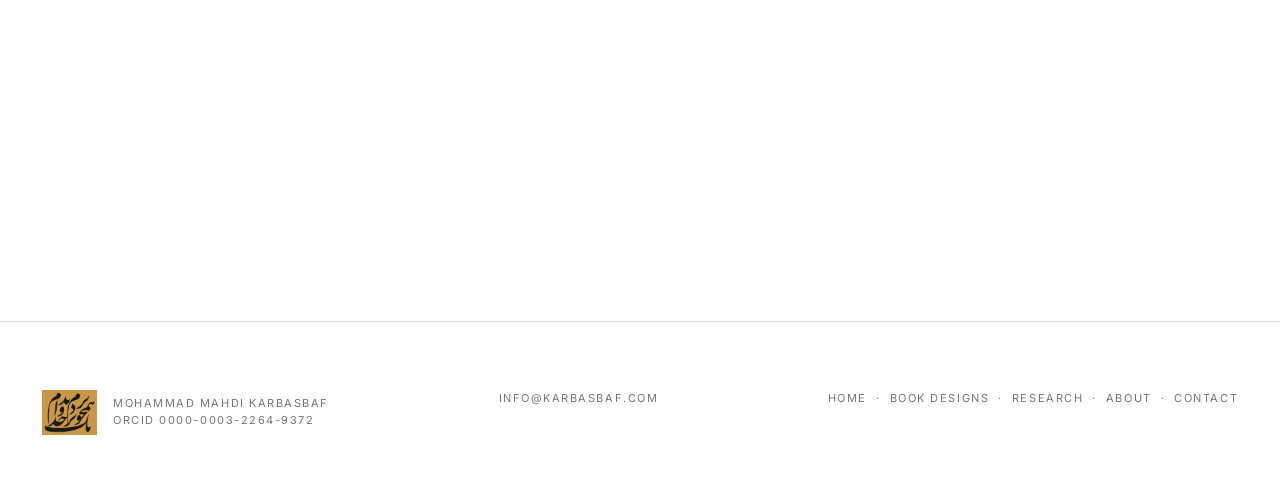
==== commit c2d5044c: "Update about.html" ====
--- a/about.html
+++ b/about.html
@@ -4,11 +4,17 @@
 <meta charset="UTF-8">
 <meta name="viewport" content="width=device-width, initial-scale=1.0">
 <title>About — A Biography in Resonance, by Mohammad Mahdi Karbasbaf</title>
-<meta name="description" content="The biography of Mohammad Mahdi Karbasbaf: from a mechanical engineering thesis and hands-on lutherie, through the Golden Method and Persian architectural acoustics, to current research in astrophysical wave phenomena, alongside a parallel practice in book cover design.">
+<meta name="description" content="The biography of Mohammad Mahdi Karbasbaf: from hands-on lutherie, through Persian architectural acoustics, to research on resonance in distant nebulae.">
 
 <!-- Font stack: Fraunces (display) + Source Serif 4 (reading matter) +
      Inter (utility) — the exact three families style.css already loads
-     for every other page. No new families introduced here. -->
+     for every other page. No new families introduced here.
+     NOTE: Source Serif 4 loads only weights 400/500 roman + 400 italic —
+     no 700/bold cut is loaded. Body copy below therefore uses <em>
+     (italic) rather than <strong> for proper-noun / title emphasis
+     (Tār, Setār, Ali Qapu Palace, journal and method names, instrument
+     names, etc.), to avoid the browser synthesizing a faux-bold weight
+     that doesn't exist in this stack. -->
 <link rel="preconnect" href="https://fonts.googleapis.com">
 <link rel="preconnect" href="https://fonts.gstatic.com" crossorigin>
 <link href="https://fonts.googleapis.com/css2?family=Fraunces:opsz,wght@9..144,340;9..144,480;9..144,600&family=Source+Serif+4:ital,wght@0,400;0,500;1,400&family=Inter:wght@400;500;600&display=swap" rel="stylesheet">
@@ -18,9 +24,6 @@
 <!-- Favicon package — uploaded to site root, resolved sitewide. -->
 <link rel="icon" type="image/png" sizes="32x32" href="favicon-32x32.png">
 <link rel="icon" type="image/png" sizes="16x16" href="favicon-16x16.png">
-<link rel="icon" type="image/png" sizes="48x48"   href="favicon-circle-48x48.png">
-<link rel="icon" type="image/png" sizes="96x96"   href="favicon-circle-96x96.png">
-<link rel="icon" type="image/png" sizes="144x144" href="favicon-circle-144x144.png">
 <link rel="manifest" href="site.webmanifest">
 <meta name="theme-color" content="#C9974A">
 
@@ -31,7 +34,7 @@
 <meta property="og:locale" content="en_US">
 <meta property="og:url" content="https://www.karbasbaf.com/about.html">
 <meta property="og:title" content="About — A Biography in Resonance, by Mohammad Mahdi Karbasbaf">
-<meta property="og:description" content="The biography of Mohammad Mahdi Karbasbaf: from a mechanical engineering thesis and hands-on lutherie, through the Golden Method and Persian architectural acoustics, to current research in astrophysical wave phenomena, alongside a parallel practice in book cover design.">
+<meta property="og:description" content="The biography of Mohammad Mahdi Karbasbaf: from hands-on lutherie, through Persian architectural acoustics, to research on resonance in distant nebulae.">
 <!-- og:image uses the page's own documentary workshop portrait — the
      one image most representative of "this page is a biography." Its
      4:5 portrait ratio shares the same social-crop caveat noted on the
@@ -45,7 +48,7 @@
 
 <meta name="twitter:card" content="summary_large_image">
 <meta name="twitter:title" content="About — A Biography in Resonance, by Mohammad Mahdi Karbasbaf">
-<meta name="twitter:description" content="The biography of Mohammad Mahdi Karbasbaf: from a mechanical engineering thesis and hands-on lutherie, through the Golden Method and Persian architectural acoustics, to current research in astrophysical wave phenomena, alongside a parallel practice in book cover design.">
+<meta name="twitter:description" content="The biography of Mohammad Mahdi Karbasbaf: from hands-on lutherie, through Persian architectural acoustics, to research on resonance in distant nebulae.">
 <meta name="twitter:image" content="https://www.karbasbaf.com/assets/images/biography-studio.jpg">
 <meta name="twitter:image:alt" content="Documentary photograph of Mohammad Mahdi Karbasbaf constructing a traditional Persian stringed instrument in his workshop">
 
@@ -55,19 +58,21 @@
   "@type": ["AboutPage", "ProfilePage"],
   "name": "About — Mohammad Mahdi Karbasbaf",
   "url": "https://www.karbasbaf.com/about.html",
-  "description": "The biography of Mohammad Mahdi Karbasbaf: from a mechanical engineering thesis and hands-on lutherie, through the Golden Method and Persian architectural acoustics, to current research in astrophysical wave phenomena.",
+  "description": "The biography of Mohammad Mahdi Karbasbaf: from a mechanical engineering thesis and hands-on lutherie, through the Golden Method and acoustic research inside Isfahan's Ali Qapu Palace, to current research on resonance in Herbig-Haro nebulae, guided throughout by a commitment to keep acoustic methodology reproducible and accessible.",
   "isPartOf": { "@type": "WebSite", "name": "Karbasbaf Archive", "url": "https://www.karbasbaf.com/" },
   "mainEntity": {
     "@type": "Person",
     "name": "Mohammad Mahdi Karbasbaf",
     "image": "https://www.karbasbaf.com/assets/images/biography-studio.jpg",
     "sameAs": "https://orcid.org/0000-0003-2264-9372",
-    "description": "Independent researcher and luthier working across musical-instrument acoustics, Persian architectural heritage, and astrophysical wave phenomena; also a professional Thuluth calligrapher and book designer.",
+    "description": "Independent researcher and luthier working across musical-instrument acoustics, Persian architectural heritage (including Isfahan's Ali Qapu Palace), and astrophysical wave phenomena in Herbig-Haro nebulae; also a professional Thuluth calligrapher, short-film director, and book designer.",
     "knowsAbout": [
       "Musical Instrument Acoustics",
       "Persian Architectural Heritage",
+      "Archaeoacoustics",
       "Sound-Hole Geometry",
       "Astrophysical Wave Phenomena",
+      "Herbig-Haro Objects",
       "Thuluth Calligraphy",
       "Book Cover Design"
     ]
@@ -111,12 +116,12 @@
       <div class="section-head lute-grid">
         <div class="rail">
           <p class="eyebrow eyebrow--gold">About</p>
-          
+
           <p class="caption mt-4">Lutherie<br>Architectural Heritage<br>Astrophysics<br>Book Design</p>
         </div>
         <div class="canvas">
           <h1 class="h1" id="about-heading">A Biography in Resonance</h1>
-          <p class="body-text mt-4">Two chapters, one continuous line of inquiry, from a workbench to a research desk, the instrument changes but the question doesn't: where does a wave decide to speak, and what shape is it asking to be given?</p>
+          <p class="body-text mt-4">Mohammad Mahdi Karbasbaf has asked one question across three instruments so far, a lute, a palace, and a nebula, and has not finished asking it: where does a wave decide to speak, and what shape is it asking to be given?</p>
         </div>
       </div>
 
@@ -150,18 +155,42 @@
 
           <article class="bio-chapter" aria-labelledby="chapter-1-title">
             <span class="bio-chapter-number" aria-hidden="true">I</span>
-            <h2 class="bio-chapter-title" id="chapter-1-title">Foundation in Craft</h2>
-            <p>The work begins with a question asked twice, once on paper, once with the hands. A mechanical engineering thesis on opera halls as acoustic resonators, gave the question its first formal shape. Its more lasting answer came from the workbench: from 2015 onward, hands-on contact with stringed instruments, investigating, building, and repairing traditional Persian lutes, meant learning first through the hands, and only later through measurement: why one soundhole speaks and another sits mute, why a maker's inherited instinct for proportion so often lands exactly where the physics would have predicted, if anyone had thought to ask the question first.</p>
-            <p>That inherited instinct became, from 2015 onward, the starting point for the Golden Method, an attempt to make explicit the acoustic wisdom already embedded, wordlessly, in centuries of craftsmanship, and to give soundhole design a geometry that could be taught rather than only inherited. The instrument stayed the same. What changed was the willingness to ask a craft tradition to explain itself in the language of resonance.</p>
+            <h2 class="bio-chapter-title" id="chapter-1-title">The Instrument — 2014–2020</h2>
+            <p>The inquiry began as a disposition of mind: if, contrary to the common scientific assumption of nothing, something were there instead, then what becomes of the nature of sound within the medium of outer space, across its varying degrees of vacuum? And is the principle that no sound wave can travel through outer space a mandatory law, or merely an optional consequence of how we have chosen to define the vacuum itself?</p>
+            <p>The scientific method is only the most advanced language humanity has yet found for interpreting nature, not its final word. An absolute nothing may not even be possible: in physics, the vacuum itself is filled with quantum fluctuation. And it is self-evident that humanity must, at some point, move toward a deeper understanding of it, and through it, a deeper understanding of the cosmos. The more pressing question is this: why should that person not be us, and why should that moment not be now?</p>
+            <p>This line of thought had to begin somewhere, and its center was resonance. So began a journey through the phenomenology of resonance across different media, a journey whose origin can be traced to a workshop in 2014, while repairing an antique oud.</p>
+            <p>That same inquiry, deepened by close study of the designs and structures of Italian violins, <em>Giuseppe Guarneri del Gesù's</em> instruments above all, led to the invention and development of the <em>Golden Method</em>, published in 2017 and offered to the scientific community.</p>
+            <p>This question had already found its first formal shape in a mechanical engineering thesis on opera halls as acoustic resonators. From 2015 onward, building and repairing <em>Tār</em> and <em>Setār</em>, traditional lute-family stringed instruments of Persia, meant testing that same question, first by hand, and only later by measurement.</p>
+            <p>The Golden Method, built from Fibonacci ratios for determining the size and placement of the soundhole across the lute family and other oval-bodied instruments, can since serve as one practical reference for luthiers and musical-acoustics researchers in selecting soundhole coordinates suited to controlling the axial vibration of an instrument's soundboard. An instrument named <em>Mahavaa</em> was built on this method as well, and the 2017 paper (<em>Arts</em>, 2017) was written and published on the basis of that construction.</p>
+            <p>A second study (<em>Applied Acoustics</em>, 2024) traced how the soundholes of short-necked lute-family instruments developed and evolved across history, from antiquity to the present, worldwide, ultimately demonstrating that their most evolved configuration, the triple-hole design, a solution long assumed to be merely decorative, outperforms the single-hole design in loudness and resonance. In both cases, the craftsman's inherited instinct for proportion had already solved the problem the mathematics was only now catching up to.</p>
           </article>
 
           <article class="bio-chapter" aria-labelledby="chapter-2-title">
             <span class="bio-chapter-number" aria-hidden="true">II</span>
-            <h2 class="bio-chapter-title" id="chapter-2-title">Expansion of Wave Analysis</h2>
-            <p>The same question, where does a wave decide to speak? turned out not to belong to instruments alone. Extending that acoustic lens to Persian architectural heritage revealed wave-analysis principles quietly operating within structural ornamental elements long assumed to be purely decorative: the tong bori, the muqarnas vault, the perforated lattice, each one behaving, under analysis, less like ornament and more like an instrument that had simply never been asked to perform.</p>
-            <p>Current research follows that same principle further outward still, toward electromagnetic and plasma wave phenomena in astrophysical and nebular environments, where resonance operates at a scale no workbench could ever hold, but where the underlying question hasn't changed at all: given a cavity, a boundary, a medium capable of oscillation, what shape does the wave ask to be given, and what is listening for the answer.</p>
-            <p>Alongside the research, a parallel line of craft has continued undisturbed: Thuluth calligraphy, practiced to a professional standard, and, more recently, the redesign of book covers for canonical works of literature and philosophy. Different medium, same instinct, an attention to proportion, restraint, and the exact weight a form is asked to carry.</p>
-          </article>
+            <h2 class="bio-chapter-title" id="chapter-2-title">The Palace — 2019–2025</h2>
+            <p>The same question, asked of stone instead of wood, led to Isfahan. Inside the seventeenth-century Music Hall of <em>Ali Qapu Palace</em>, a UNESCO World Heritage site built in 1597, the ornamental niches known as <em>Tong Bori</em> turned out, under analysis, to function as precisely tuned Helmholtz resonators, shaping reverberation with the same intent a luthier brings to a soundhole (<em>Digital Applications in Archaeology and Cultural Heritage</em>, 2025). Because the building could not be touched, the methodology had to be built, and extended, around that constraint: small-scale physical modeling paired with in-situ acoustic measurement, together establishing a rigorous, entirely non-invasive approach, one transferable to heritage buildings anywhere, for acoustic researchers and archaeologists alike.</p>
+            <p>The same resonator logic, confirmed inside a four-hundred-year-old palace, was then rebuilt for the present: an array of two hundred spherical resonators, engineered and tested as a zero-energy acoustic treatment for net-zero buildings (<em>Next Research</em>, 2026). A further study (<em>Journal of Sound and Vibration</em>, 2026) extends the inquiry to the Kar-bandi family of Persian ornamental patterns, among them the muqarnas vault, asking the same question of forms still assumed, almost everywhere, to be purely decorative, and finding in their geometry evidence that Persian architects understood acoustic control of interior space not as an afterthought but as integral to a building's very nature.</p>
+          </article>
+
+          <article class="bio-chapter" aria-labelledby="chapter-3-title">
+            <span class="bio-chapter-number" aria-hidden="true">III</span>
+            <h2 class="bio-chapter-title" id="chapter-3-title">The Nebula — 2024–Present</h2>
+            <p>The same question is now being asked at a scale no workbench or palace could hold. Current research, still in preparation, investigates whether the resonance governing a Herbig-Haro object, gas set oscillating by a young star's outflow deep inside a distant nebula, can be described in the same analytical language built for a soundhole and a Persian niche, through electromagnetic and plasma mechanisms rather than mechanical ones. The tools have changed: Python, Astropy, computational wave modeling. The question hasn't. Given a cavity, a boundary, a medium capable of oscillation, what shape does the wave ask to be given?</p>
+          </article>
+
+          <article class="bio-chapter" aria-labelledby="guiding-commitment-title">
+            <span class="bio-chapter-number" aria-hidden="true">IV</span>
+            <h2 class="bio-chapter-title" id="guiding-commitment-title">A Guiding Commitment</h2>
+            <p>Behind every one of these studies lies one shared commitment: to build methods that can step outside the laboratory. Methods that any luthier, any architect, any researcher, working with modest means and without costly technical complexity, can reproduce, test, and carry forward across generations. This is what might be called humanizing acoustics: making its understanding, its development, and its use something within reach of every person, at every scale, with no wall of technical privilege standing between them and the science. Perhaps this, too, is an echo of a quality Persian architecture has long carried in its own form: a humaneness that never places itself out of reach.</p>
+          </article>
+
+          <article class="bio-chapter" aria-labelledby="parallel-craft-title">
+            <span class="bio-chapter-number" aria-hidden="true">V</span>
+            <h2 class="bio-chapter-title" id="parallel-craft-title">A Parallel Craft</h2>
+            <p>Alongside the research, one line of craft has continued without interruption. Thuluth calligraphy, practiced in the Persian tradition of the Timurid and Safavid courts as well as the Ottoman Turkish style, to a professional standard. Two short films, <em>Womanly Temple</em> (International Short Film Festival Oberhausen, Germany, 2016) and <em>A Short Film About Evolution</em> (Farhang Film Festival, USA, 2014). And, more recently, new covers for canonical works of literature and philosophy. Different instruments, same instinct: an attention to proportion, restraint, and the exact weight a form is asked to carry.</p>
+          </article>
+
+          <p class="body-text mt-6"><em>The universe resonates: we simply need to learn how to listen, at every scale.</em></p>
 
           <p class="archive-cta mt-6"><a href="research.html">View the full research archive →</a></p>
 
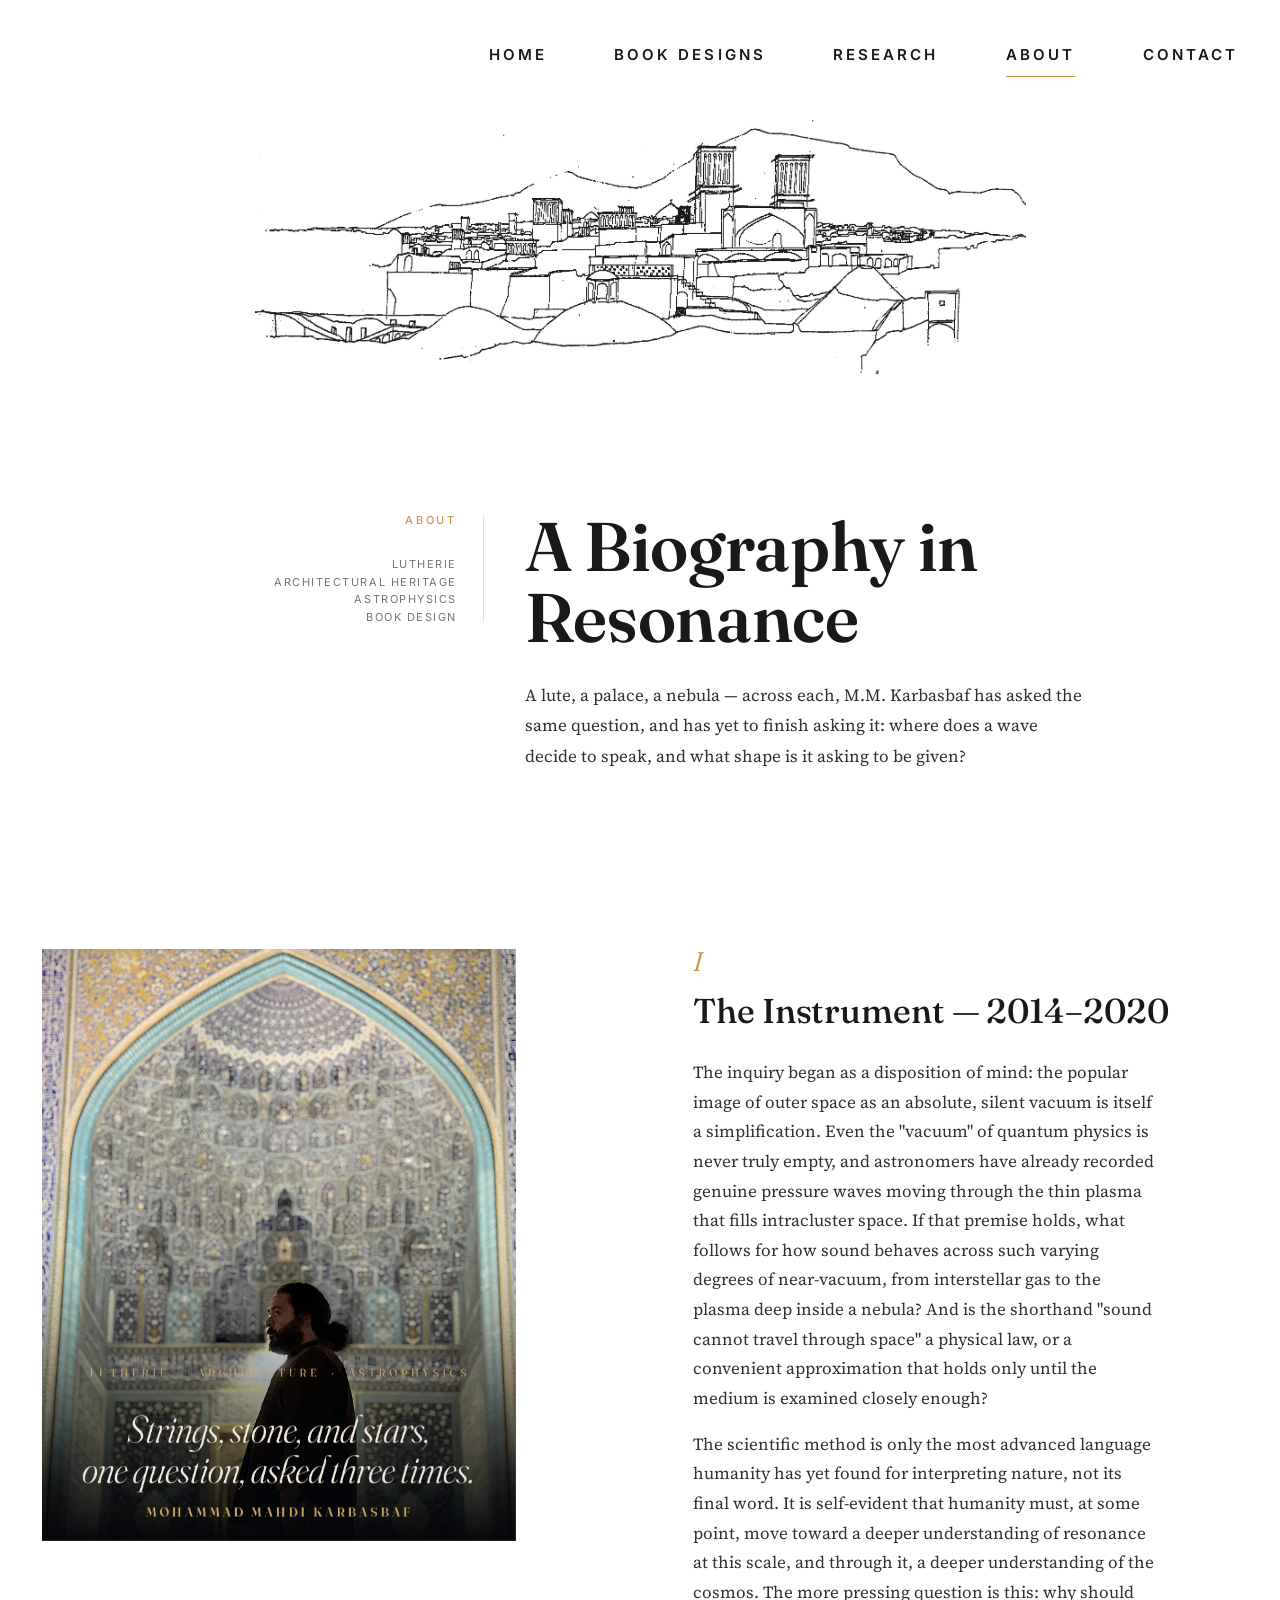
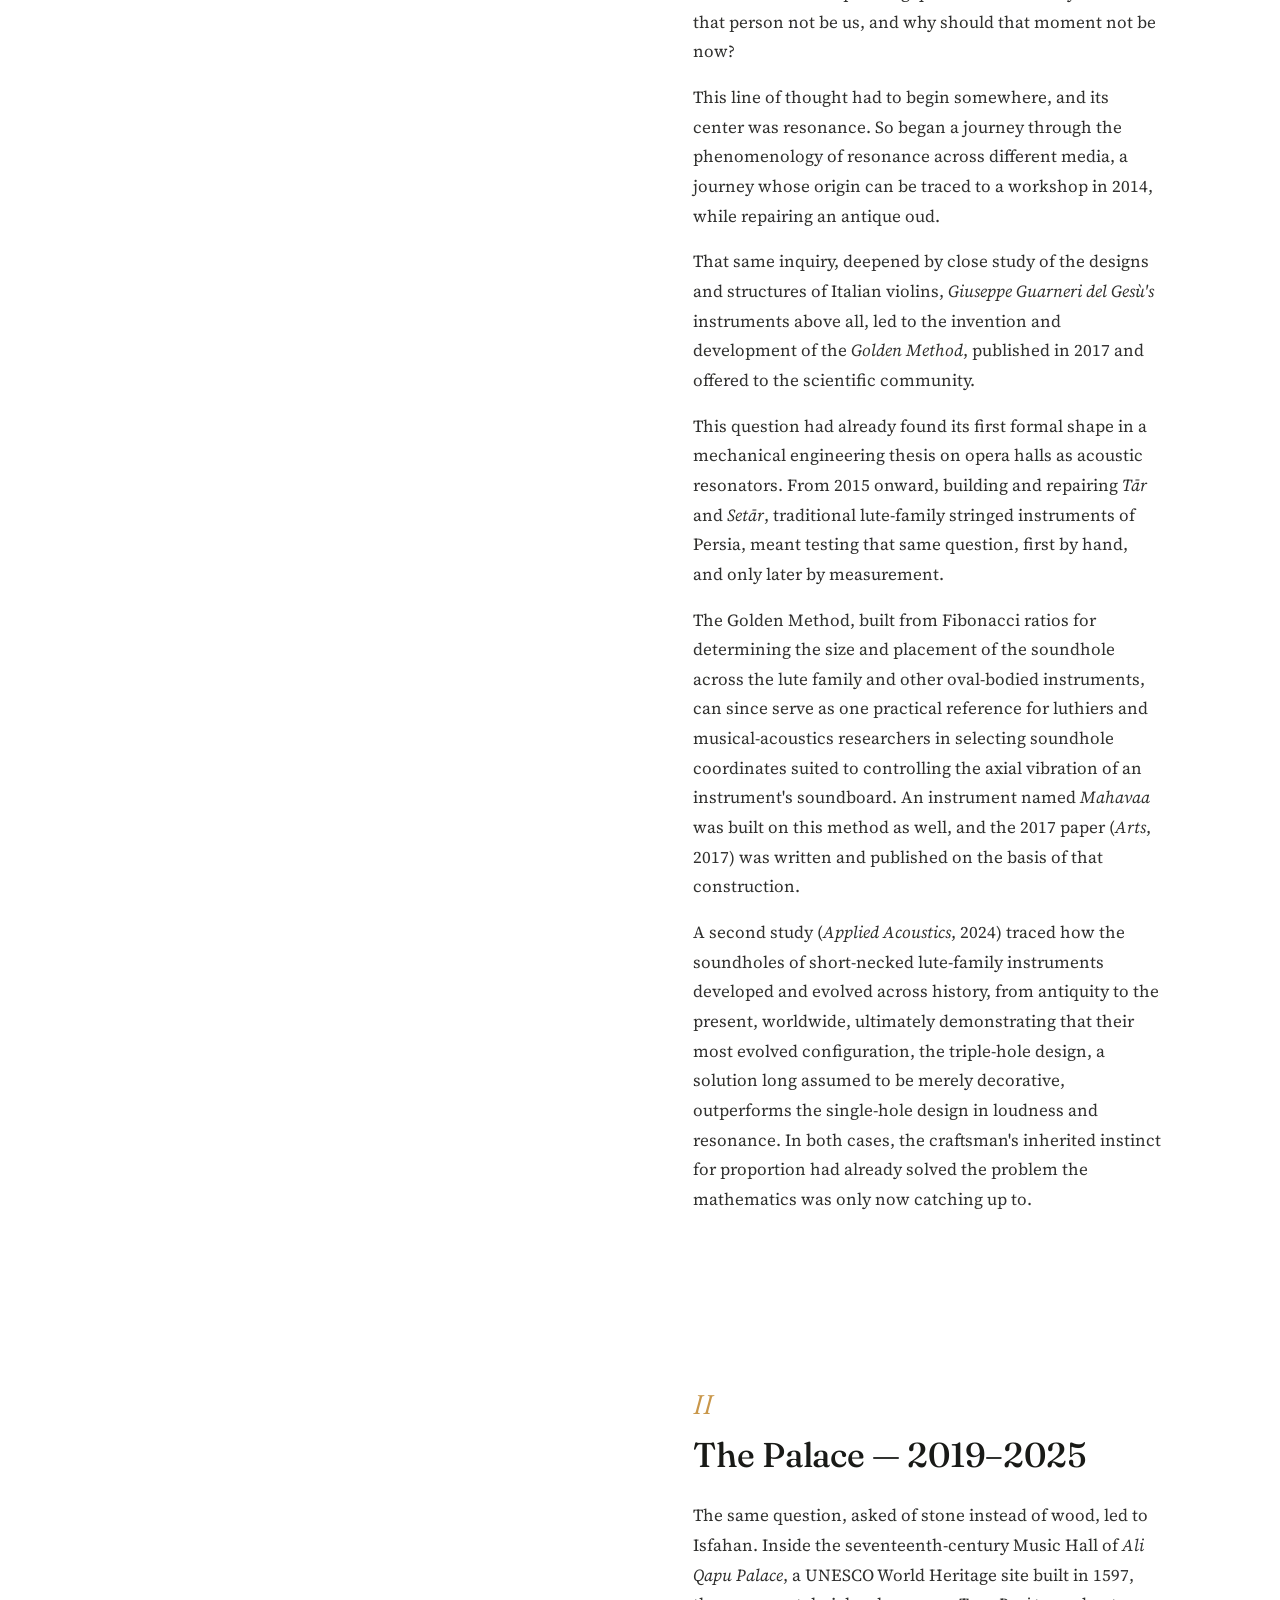
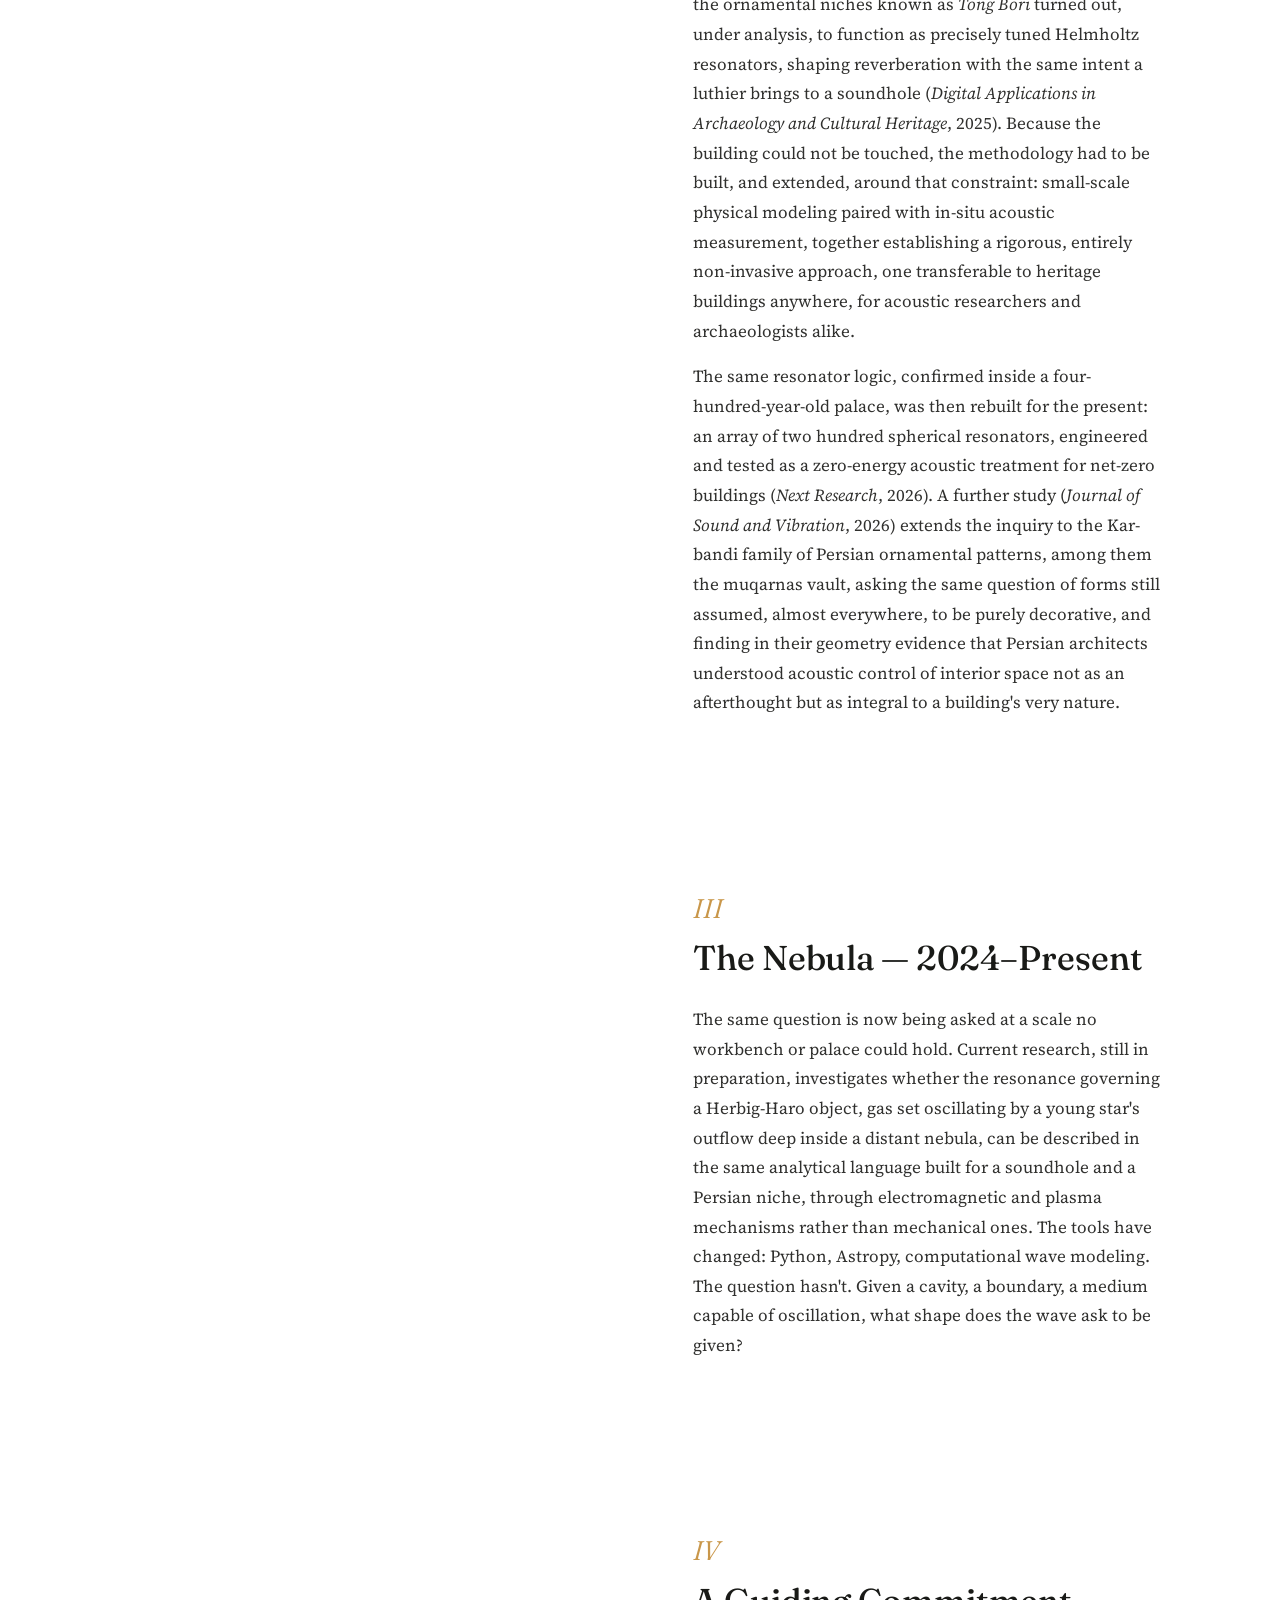
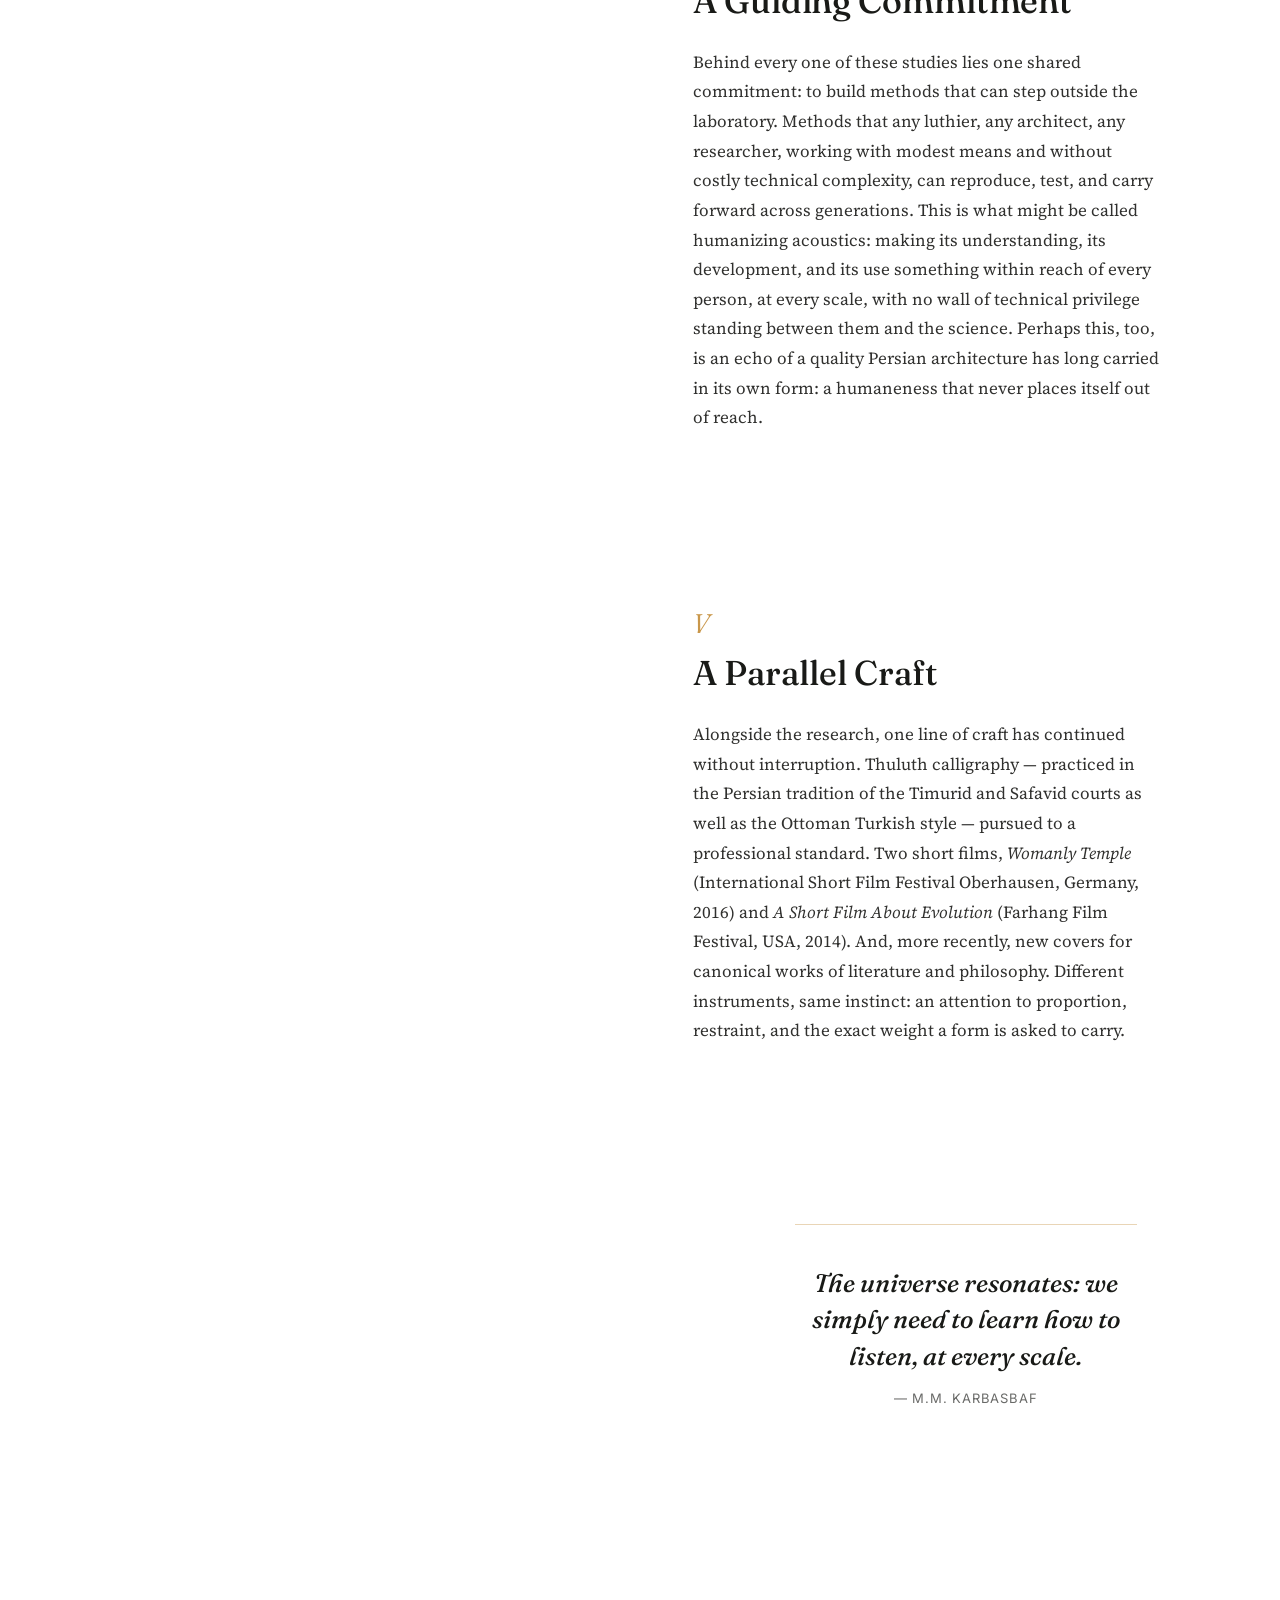
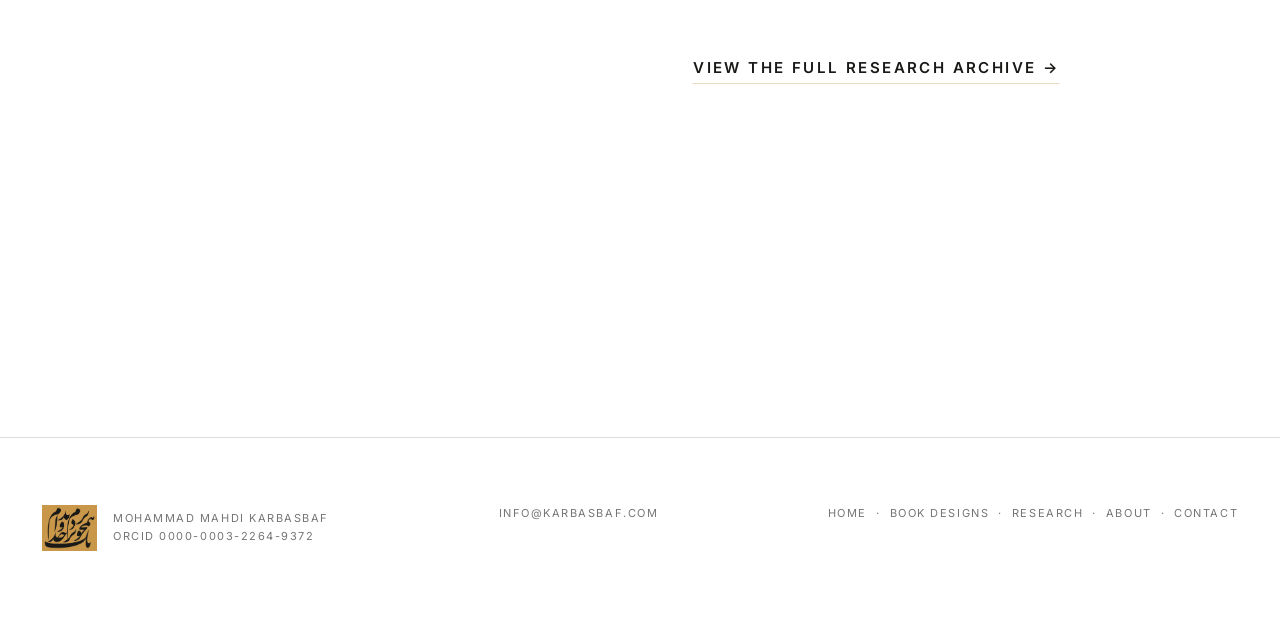
==== commit 292ec461: "Update about.html" ====
--- a/about.html
+++ b/about.html
@@ -21,6 +21,43 @@
 
 <link rel="stylesheet" href="style.css?v=2">
 
+<!-- Page-scoped styles — About page only. Kept local to this file so
+     edits here never require touching the shared style.css or
+     bumping its cache-busting version for every other page on the
+     site. If this treatment is ever wanted sitewide, lift this block
+     into style.css directly. -->
+<style>
+  /* Closing epigraph — sits apart from the chaptered biography above
+     as a personal statement, not narrated prose. Thin gold rule
+     echoes .eyebrow--gold's accent color elsewhere on the page. */
+  .bio-epigraph {
+    max-width: 38ch;
+    margin-left: auto;
+    margin-right: auto;
+    text-align: center;
+    padding-top: 2.5rem;
+    border-top: 1px solid rgba(201, 151, 74, 0.4);
+  }
+
+  .bio-epigraph-text {
+    font-family: 'Fraunces', serif;
+    font-style: italic;
+    font-weight: 480;
+    font-size: clamp(1.25rem, 1.1rem + 0.6vw, 1.625rem);
+    line-height: 1.45;
+    margin: 0;
+  }
+
+  .bio-epigraph-attribution {
+    margin-top: 0.75rem;
+    font-family: 'Inter', sans-serif;
+    font-size: 0.8125rem;
+    letter-spacing: 0.06em;
+    text-transform: uppercase;
+    opacity: 0.65;
+  }
+</style>
+
 <!-- Favicon package — uploaded to site root, resolved sitewide. -->
 <link rel="icon" type="image/png" sizes="32x32" href="favicon-32x32.png">
 <link rel="icon" type="image/png" sizes="16x16" href="favicon-16x16.png">
@@ -36,11 +73,10 @@
 <meta property="og:title" content="About — A Biography in Resonance, by Mohammad Mahdi Karbasbaf">
 <meta property="og:description" content="The biography of Mohammad Mahdi Karbasbaf: from hands-on lutherie, through Persian architectural acoustics, to research on resonance in distant nebulae.">
 <!-- og:image uses the page's own documentary workshop portrait — the
-     one image most representative of "this page is a biography." Its
-     4:5 portrait ratio shares the same social-crop caveat noted on the
-     other pages: a dedicated 1200×630 export would give tighter control
-     over how it crops as a share-card, if that ever matters here. Not
-     supplied yet — same .frame--pending fallback applies on-page. -->
+     one image most representative of "this page is a biography." Live
+     asset, 4:5 portrait ratio; a dedicated 1200×630 crop could be
+     produced later for tighter share-card framing, if that ever
+     matters here. -->
 <meta property="og:image" content="https://www.karbasbaf.com/assets/images/biography-studio.jpg">
 <meta property="og:image:width" content="1600">
 <meta property="og:image:height" content="2000">
@@ -121,29 +157,16 @@
         </div>
         <div class="canvas">
           <h1 class="h1" id="about-heading">A Biography in Resonance</h1>
-          <p class="body-text mt-4">Mohammad Mahdi Karbasbaf has asked one question across three instruments so far, a lute, a palace, and a nebula, and has not finished asking it: where does a wave decide to speak, and what shape is it asking to be given?</p>
+          <p class="body-text mt-4">A lute, a palace, a nebula — across each, M.M. Karbasbaf has asked the same question, and has yet to finish asking it: where does a wave decide to speak, and what shape is it asking to be given?</p>
         </div>
       </div>
 
       <div class="bio-manuscript mt-8">
 
         <div class="bio-frame">
-          <!-- MASTER BLUEPRINT: Documentary Studio Portrait
-               Asset Identifier: assets/images/biography-studio.jpg —
-               Documentary photograph of Mohammad Mahdi Karbasbaf
-               constructing a traditional Persian stringed instrument.
-               Target dimensions: 1600 × 2000px portrait scan (4:5,
-               matching .bio-frame .frame { aspect-ratio: 4 / 5 } exactly).
-               Lighting / background: natural window light, no staged
-               studio strobes; workshop environment visible but
-               unstyled — tools, wood shavings, an instrument mid-build
-               all left as found, not art-directed into a clean set.
-               Composition: documentary, not posed — hands actively
-               engaged with the instrument, black-and-white or desaturated
-               tone to sit quietly beside the ink-on-paper calligraphy
-               used elsewhere in the archive.
-               NOTE: source file not yet supplied — falls back gracefully
-               via the site-wide .frame--pending state (§9). -->
+          <!-- Documentary studio portrait — assets/images/biography-studio.jpg.
+               1600×2000 (4:5), matches .bio-frame .frame { aspect-ratio: 4/5 }.
+               Live asset. -->
           <div class="frame">
             <img src="assets/images/biography-studio.jpg"
               alt="Documentary photograph of Mohammad Mahdi Karbasbaf constructing a traditional Persian stringed instrument in his workshop"
@@ -156,8 +179,8 @@
           <article class="bio-chapter" aria-labelledby="chapter-1-title">
             <span class="bio-chapter-number" aria-hidden="true">I</span>
             <h2 class="bio-chapter-title" id="chapter-1-title">The Instrument — 2014–2020</h2>
-            <p>The inquiry began as a disposition of mind: if, contrary to the common scientific assumption of nothing, something were there instead, then what becomes of the nature of sound within the medium of outer space, across its varying degrees of vacuum? And is the principle that no sound wave can travel through outer space a mandatory law, or merely an optional consequence of how we have chosen to define the vacuum itself?</p>
-            <p>The scientific method is only the most advanced language humanity has yet found for interpreting nature, not its final word. An absolute nothing may not even be possible: in physics, the vacuum itself is filled with quantum fluctuation. And it is self-evident that humanity must, at some point, move toward a deeper understanding of it, and through it, a deeper understanding of the cosmos. The more pressing question is this: why should that person not be us, and why should that moment not be now?</p>
+            <p>The inquiry began as a disposition of mind: the popular image of outer space as an absolute, silent vacuum is itself a simplification. Even the "vacuum" of quantum physics is never truly empty, and astronomers have already recorded genuine pressure waves moving through the thin plasma that fills intracluster space. If that premise holds, what follows for how sound behaves across such varying degrees of near-vacuum, from interstellar gas to the plasma deep inside a nebula? And is the shorthand "sound cannot travel through space" a physical law, or a convenient approximation that holds only until the medium is examined closely enough?</p>
+            <p>The scientific method is only the most advanced language humanity has yet found for interpreting nature, not its final word. It is self-evident that humanity must, at some point, move toward a deeper understanding of resonance at this scale, and through it, a deeper understanding of the cosmos. The more pressing question is this: why should that person not be us, and why should that moment not be now?</p>
             <p>This line of thought had to begin somewhere, and its center was resonance. So began a journey through the phenomenology of resonance across different media, a journey whose origin can be traced to a workshop in 2014, while repairing an antique oud.</p>
             <p>That same inquiry, deepened by close study of the designs and structures of Italian violins, <em>Giuseppe Guarneri del Gesù's</em> instruments above all, led to the invention and development of the <em>Golden Method</em>, published in 2017 and offered to the scientific community.</p>
             <p>This question had already found its first formal shape in a mechanical engineering thesis on opera halls as acoustic resonators. From 2015 onward, building and repairing <em>Tār</em> and <em>Setār</em>, traditional lute-family stringed instruments of Persia, meant testing that same question, first by hand, and only later by measurement.</p>
@@ -187,10 +210,16 @@
           <article class="bio-chapter" aria-labelledby="parallel-craft-title">
             <span class="bio-chapter-number" aria-hidden="true">V</span>
             <h2 class="bio-chapter-title" id="parallel-craft-title">A Parallel Craft</h2>
-            <p>Alongside the research, one line of craft has continued without interruption. Thuluth calligraphy, practiced in the Persian tradition of the Timurid and Safavid courts as well as the Ottoman Turkish style, to a professional standard. Two short films, <em>Womanly Temple</em> (International Short Film Festival Oberhausen, Germany, 2016) and <em>A Short Film About Evolution</em> (Farhang Film Festival, USA, 2014). And, more recently, new covers for canonical works of literature and philosophy. Different instruments, same instinct: an attention to proportion, restraint, and the exact weight a form is asked to carry.</p>
-          </article>
-
-          <p class="body-text mt-6"><em>The universe resonates: we simply need to learn how to listen, at every scale.</em></p>
+            <p>Alongside the research, one line of craft has continued without interruption. Thuluth calligraphy — practiced in the Persian tradition of the Timurid and Safavid courts as well as the Ottoman Turkish style — pursued to a professional standard. Two short films, <em>Womanly Temple</em> (International Short Film Festival Oberhausen, Germany, 2016) and <em>A Short Film About Evolution</em> (Farhang Film Festival, USA, 2014). And, more recently, new covers for canonical works of literature and philosophy. Different instruments, same instinct: an attention to proportion, restraint, and the exact weight a form is asked to carry.</p>
+          </article>
+
+          <!-- Closing epigraph — set apart from the chaptered biography
+               above as a personal statement, not narrated prose. Styled
+               by the page-scoped <style> block in <head> (§bio-epigraph). -->
+          <div class="bio-epigraph mt-10">
+            <p class="bio-epigraph-text">The universe resonates: we simply need to learn how to listen, at every scale.</p>
+            <p class="bio-epigraph-attribution">— M.M. Karbasbaf</p>
+          </div>
 
           <p class="archive-cta mt-6"><a href="research.html">View the full research archive →</a></p>
 
